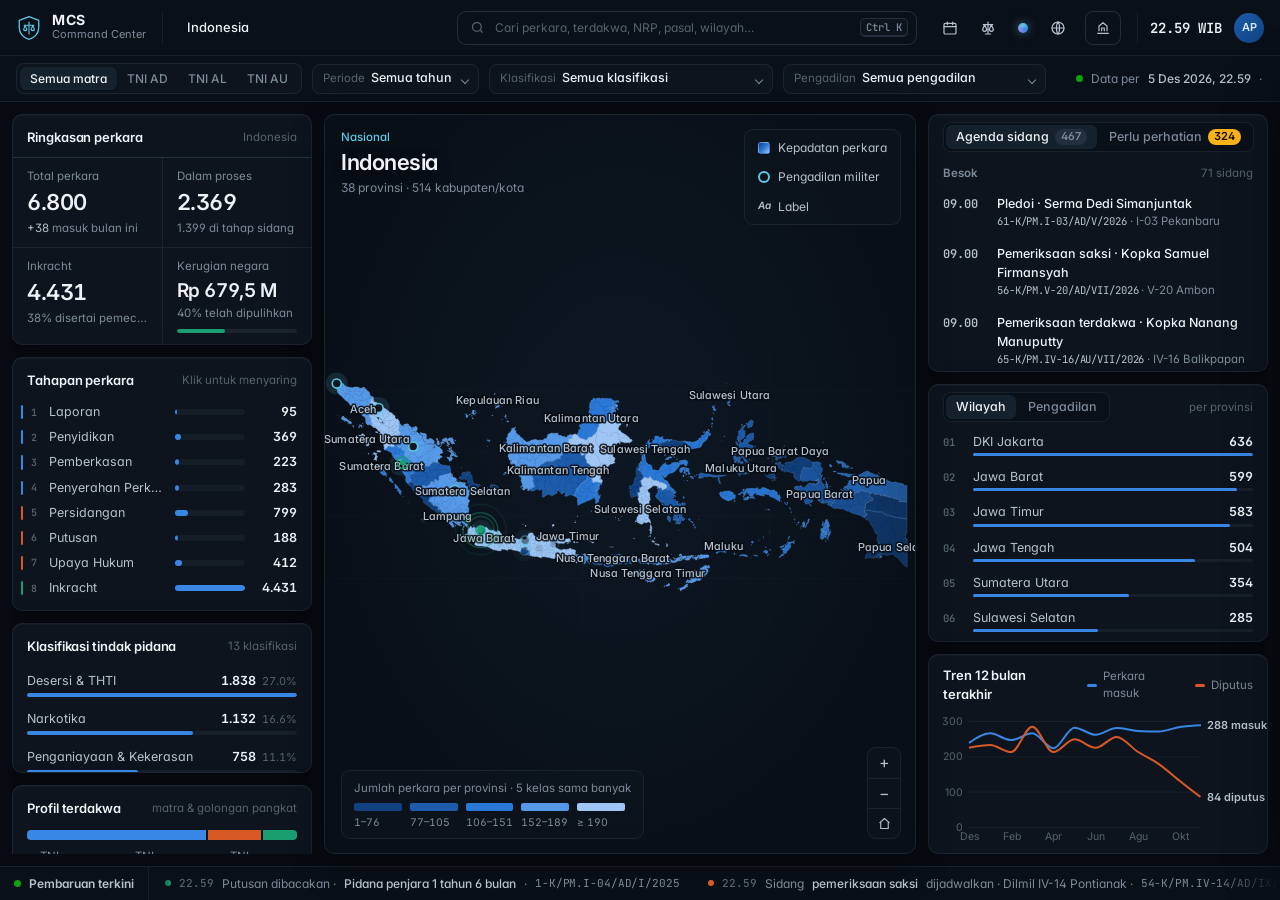
==== index.html @ dba2200a "MCS: rombak konsep peradilan militer, Command Center & Workspace - Peta batas asli 514 kab/kota & 38" ====
<!DOCTYPE html>
<html lang="id">
<head>
  <meta charset="UTF-8" />
  <meta name="viewport" content="width=device-width, initial-scale=1.0" />
  <title>MCS · Military Crime System — Command Center</title>
  <link rel="preconnect" href="https://fonts.googleapis.com" />
  <link href="https://fonts.googleapis.com/css2?family=Inter:wght@400;500;600;700&family=JetBrains+Mono:wght@500;600&display=swap" rel="stylesheet" />
  <link rel="stylesheet" href="css/tokens.css" />
  <link rel="stylesheet" href="css/mcs.css" />
</head>
<body>
  <!-- ============ INTRO (globe) ============ -->
  <div id="intro">
    <div id="globe"></div>
    <div class="intro-shade"></div>
    <div class="intro-copy" id="intro-copy">
      <svg class="intro-mark" viewBox="0 0 48 48" aria-hidden="true"><use href="#mark" /></svg>
      <div class="intro-title">Military Crime System</div>
      <div class="intro-sub">Sistem Monitoring Perkara Pidana Militer · Republik Indonesia</div>
      <div class="intro-progress"><i id="intro-bar"></i></div>
      <div class="intro-step" id="intro-step">Memuat data perkara…</div>
    </div>
    <button class="intro-skip" id="intro-skip">Lewati <span class="kbd">Spasi</span></button>
  </div>

  <svg width="0" height="0" style="position:absolute">
    <symbol id="mark" viewBox="0 0 48 48"><path d="M24 3 6 10v13c0 11 7.6 19.6 18 22 10.4-2.4 18-11 18-22V10L24 3Z" fill="none" stroke="currentColor" stroke-width="2.4" stroke-linejoin="round" /><path d="M24 13v22M15 19h18M17 19l-3 8a3.4 3.4 0 0 0 6 0l-3-8M31 19l-3 8a3.4 3.4 0 0 0 6 0l-3-8" fill="none" stroke="currentColor" stroke-width="2" stroke-linecap="round" stroke-linejoin="round" /></symbol>
  </svg>

  <!-- ============ APP ============ -->
  <div id="app" aria-hidden="true">
    <header class="topbar">
      <a class="brand" href="index.html" title="Military Crime System">
        <svg viewBox="0 0 48 48"><use href="#mark" /></svg>
        <div><b>MCS</b><span>Command Center</span></div>
      </a>
      <nav class="crumbs" id="crumbs" aria-label="Wilayah"></nav>
      <button class="search-trigger" id="open-palette">
        <svg viewBox="0 0 24 24"><circle cx="11" cy="11" r="7" /><path d="m20 20-3.5-3.5" /></svg>
        <span>Cari perkara, terdakwa, NRP, pasal, wilayah…</span>
        <kbd>Ctrl K</kbd>
      </button>
      <div class="top-actions">
        <button class="tb" id="btn-agenda"><svg viewBox="0 0 24 24"><rect x="3" y="5" width="18" height="16" rx="2" /><path d="M3 10h18M8 3v4M16 3v4" /></svg><span>Agenda Sidang</span></button>
        <button class="tb" id="btn-legal"><svg viewBox="0 0 24 24"><path d="M12 3v18M5 7h14M7 7l-3 7a3 3 0 0 0 6 0zM17 7l-3 7a3 3 0 0 0 6 0zM8 21h8" /></svg><span>Pustaka Hukum</span></button>
        <button class="tb" id="btn-ai"><span class="ai-dot"></span><span>Asisten</span></button>
        <button class="tb icon" id="btn-globe" title="Tampilan globe"><svg viewBox="0 0 24 24"><circle cx="12" cy="12" r="9" /><path d="M3 12h18M12 3c-3 3-3 15 0 18M12 3c3 3 3 15 0 18" /></svg></button>
        <a class="tb primary" href="admin.html"><svg viewBox="0 0 24 24"><path d="M4 20h16M6 16V9l6-5 6 5v7" /><path d="M10 16v-4h4v4" /></svg><span>Workspace</span></a>
      </div>
      <div class="user">
        <div class="clock"><b id="clock">--.--</b><span id="date">—</span></div>
        <div class="avatar" title="Admin Pusat · Babinkum TNI">AP</div>
      </div>
    </header>

    <div class="filterbar">
      <div class="seg" id="f-matra" role="group" aria-label="Matra">
        <button data-v="" class="on">Semua matra</button><button data-v="AD">TNI AD</button><button data-v="AL">TNI AL</button><button data-v="AU">TNI AU</button>
      </div>
      <label class="sel"><span>Periode</span><select id="f-year"></select></label>
      <label class="sel"><span>Klasifikasi</span><select id="f-cat"></select></label>
      <label class="sel"><span>Pengadilan</span><select id="f-court"></select></label>
      <div class="chips" id="chips"></div>
      <span class="sp"></span>
      <div class="scope"><span class="live"></span>Data per <b id="asof">—</b> · Cakupan <b>Nasional</b></div>
    </div>

    <main class="grid">
      <aside class="col">
        <section class="panel" data-reveal>
          <header><h3>Ringkasan perkara</h3><span class="aux" id="ov-scope">Indonesia</span></header>
          <div class="tiles">
            <div class="tile"><span>Total perkara</span><b id="k-total">0</b><em id="k-total-s">&nbsp;</em></div>
            <div class="tile"><span>Dalam proses</span><b id="k-proses">0</b><em id="k-proses-s">&nbsp;</em></div>
            <div class="tile"><span>Inkracht</span><b id="k-tetap">0</b><em id="k-tetap-s">&nbsp;</em></div>
            <div class="tile money"><span>Kerugian negara</span><b id="k-rugi">Rp 0</b><em id="k-rugi-s">&nbsp;</em><div class="meter"><i id="k-rugi-bar"></i></div></div>
          </div>
        </section>
        <section class="panel" data-reveal>
          <header><h3>Tahapan perkara</h3><span class="aux">Klik untuk menyaring</span></header>
          <div class="stages" id="stages"></div>
        </section>
        <section class="panel grow min" data-reveal>
          <header><h3>Klasifikasi tindak pidana</h3><span class="aux" id="cat-aux">13 klasifikasi</span></header>
          <div class="body scroll" id="cats"></div>
        </section>
        <section class="panel" data-reveal>
          <header><h3>Profil terdakwa</h3><span class="aux">matra &amp; golongan pangkat</span></header>
          <div class="body" id="profile"></div>
        </section>
      </aside>

      <section class="center panel map-panel" data-reveal>
        <div id="map-wrap">
          <svg id="map" role="img" aria-label="Peta sebaran perkara pidana militer"></svg>
          <div class="hud tl">
            <div class="lvl" id="m-lvl">Nasional</div>
            <div class="nm" id="m-nm">Indonesia</div>
            <div class="sub" id="m-sub">38 provinsi · 514 kabupaten/kota</div>
            <button class="back hidden" id="m-back">← Kembali</button>
          </div>
          <div class="hud tr layers" id="layers">
            <button data-layer="heat" class="on"><i class="sw heat"></i>Kepadatan perkara</button>
            <button data-layer="court" class="on"><i class="sw court"></i>Pengadilan militer</button>
            <button data-layer="lbl" class="on"><i class="sw lbl"></i>Label</button>
          </div>
          <div class="hud bl legend" id="legend"></div>
          <div class="hud br zoomctl">
            <button id="z-in" title="Perbesar">+</button><button id="z-out" title="Perkecil">−</button><button id="z-home" title="Tampilan nasional"><svg viewBox="0 0 24 24"><path d="M4 11 12 4l8 7M6 9.5V20h12V9.5" /></svg></button>
          </div>
          <div class="hud coord" id="m-coord"></div>
          <div id="tip" role="tooltip"></div>
        </div>
      </section>

      <aside class="col">
        <section class="panel grow" data-reveal>
          <header>
            <div class="tabs" id="rt-tabs"><button class="on" data-tab="agenda">Agenda sidang <b id="agenda-n">0</b></button><button data-tab="alert">Perlu perhatian <b class="warn" id="alert-n">0</b></button></div>
          </header>
          <div class="body scroll" id="rt-body"></div>
        </section>
        <section class="panel grow" data-reveal>
          <header>
            <div class="tabs" id="rank-tabs"><button class="on" data-tab="region">Wilayah</button><button data-tab="court">Pengadilan</button></div>
            <span class="aux" id="rank-aux">jumlah perkara</span>
          </header>
          <div class="body scroll" id="rank"></div>
        </section>
        <section class="panel" data-reveal>
          <header><h3>Tren 12 bulan terakhir</h3><div class="key"><span><i style="background:#3987e5"></i>Perkara masuk</span><span><i style="background:#d95926"></i>Diputus</span></div></header>
          <div class="body chart"><svg id="trend"></svg></div>
        </section>
      </aside>
    </main>

    <footer class="feed">
      <div class="lab"><span class="live"></span>Pembaruan terkini</div>
      <div class="track" id="feed"></div>
    </footer>
  </div>

  <!-- ============ BERKAS PERKARA ============ -->
  <div class="overlay" id="dossier" aria-hidden="true">
    <div class="sheet dossier">
      <header class="d-head" id="d-head"></header>
      <div class="d-progress" id="d-progress"></div>
      <div class="d-body">
        <nav class="d-nav" id="d-nav"></nav>
        <div class="d-main scroll" id="d-main"></div>
        <aside class="d-side scroll" id="d-side"></aside>
      </div>
    </div>
  </div>

  <!-- ============ AGENDA SIDANG ============ -->
  <div class="overlay" id="agenda" aria-hidden="true">
    <div class="sheet">
      <header class="s-head">
        <div><div class="eyebrow">Agenda sidang</div><h2 id="ag-title">Minggu ini</h2></div>
        <div class="s-tools">
          <button class="btn" id="ag-prev">←</button><button class="btn" id="ag-today">Hari ini</button><button class="btn" id="ag-next">→</button>
          <label class="sel"><span>Pengadilan</span><select id="ag-court"></select></label>
        </div>
        <button class="x" data-close aria-label="Tutup">×</button>
      </header>
      <div class="week" id="ag-week"></div>
    </div>
  </div>

  <!-- ============ PUSTAKA HUKUM ============ -->
  <div class="overlay" id="legal" aria-hidden="true">
    <div class="sheet">
      <header class="s-head">
        <div><div class="eyebrow">Pustaka hukum</div><h2>Undang-undang &amp; pasal yang didakwakan</h2></div>
        <div class="s-tools"><input class="input" id="lg-q" placeholder="Cari pasal atau uraian…" /></div>
        <button class="x" data-close aria-label="Tutup">×</button>
      </header>
      <div class="legal-body">
        <div class="lg-list scroll" id="lg-list"></div>
        <div class="lg-detail scroll" id="lg-detail"></div>
      </div>
    </div>
  </div>

  <!-- ============ ASISTEN ============ -->
  <aside id="ai" aria-hidden="true">
    <header>
      <span class="ai-dot big"></span>
      <div><b>Asisten Analisis</b><span>Menjawab dari data dalam cakupan akses Anda</span></div>
      <button class="x" id="ai-x" aria-label="Tutup">×</button>
    </header>
    <div class="ai-msgs scroll" id="ai-msgs"></div>
    <div class="ai-sugg" id="ai-sugg"></div>
    <form class="ai-in" id="ai-form"><input id="ai-input" placeholder="Tanyakan sesuatu tentang perkara…" autocomplete="off" /><button aria-label="Kirim"><svg viewBox="0 0 24 24"><path d="M5 12h14M13 6l6 6-6 6" /></svg></button></form>
  </aside>

  <!-- ============ COMMAND PALETTE ============ -->
  <div class="overlay palette-wrap" id="palette" aria-hidden="true">
    <div class="palette">
      <div class="p-in"><svg viewBox="0 0 24 24"><circle cx="11" cy="11" r="7" /><path d="m20 20-3.5-3.5" /></svg><input id="p-q" placeholder="Ketik nomor perkara, nama terdakwa, NRP, pasal, wilayah, atau perintah…" autocomplete="off" spellcheck="false" /><kbd>Esc</kbd></div>
      <div class="p-res scroll" id="p-res"></div>
      <div class="p-foot"><span><kbd>↑</kbd><kbd>↓</kbd> pilih</span><span><kbd>Enter</kbd> buka</span><span><kbd>Esc</kbd> tutup</span></div>
    </div>
  </div>

  <div id="toast" role="status"></div>

  <script src="vendor/d3.min.js"></script>
  <script src="vendor/topojson-client.min.js"></script>
  <script src="vendor/globe.gl.min.js"></script>
  <script src="assets/textures.js"></script>
  <script src="data/world.js"></script>
  <script src="data/geo-id.js"></script>
  <script src="js/data.js"></script>
  <script src="js/ui.js"></script>
  <script src="js/map.js"></script>
  <script src="js/app.js"></script>
  <script src="js/case.js"></script>
  <script src="js/panels.js"></script>
  <script src="js/ai.js"></script>
  <script src="js/boot.js"></script>
</body>
</html>
---- css/tokens.css ----
/* =====================================================================
   MCS — Design tokens (dipakai Command Center & Workspace)
   Warna data mengikuti palet tervalidasi (aman buta warna di latar gelap):
   seri 1–3 #3987e5 / #d95926 / #199e70 · status kritis/peringatan/baik.
   ===================================================================== */
:root {
  color-scheme: dark;
  --bg: #070b11;
  --bg-2: #0a1018;
  --panel: #0d141d;
  --panel-2: #111a25;
  --panel-3: #16212e;
  --line: rgba(148, 172, 204, 0.10);
  --line-2: rgba(148, 172, 204, 0.18);
  --line-3: rgba(148, 172, 204, 0.28);

  --txt: #eef2f6;
  --txt-2: #b6c1cd;
  --txt-3: #7d8a99;
  --txt-4: #56626f;

  --accent: #5cc8e6;          /* interaksi: fokus, terpilih, tautan */
  --accent-d: rgba(92, 200, 230, 0.12);
  --accent-2: rgba(92, 200, 230, 0.22);

  /* seri data (urutan tetap) */
  --s1: #3987e5;
  --s2: #d95926;
  --s3: #199e70;
  /* skala sekuensial biru (gelap → terang = sedikit → banyak) */
  --q0: #101b28; --q1: #104281; --q2: #1c5cab; --q3: #2a78d6; --q4: #5598e7; --q5: #9ec5f4;

  /* status — selalu disertai ikon/teks */
  --good: #0ca30c;
  --warn: #fab219;
  --serious: #ec835a;
  --crit: #d03b3b;
  --crit-txt: #ff7b7b;

  --mono: 'JetBrains Mono', ui-monospace, Consolas, monospace;
  --sans: 'Inter', 'Segoe UI', system-ui, sans-serif;
  --r: 10px;
  --r-sm: 7px;
  --shadow: 0 1px 0 rgba(255, 255, 255, 0.03) inset, 0 12px 32px rgba(0, 0, 0, 0.35);
  --ease: cubic-bezier(.2, .8, .2, 1);
  --ease-io: cubic-bezier(.65, 0, .35, 1);
}
* { box-sizing: border-box; margin: 0; padding: 0; }
html, body { height: 100%; background: var(--bg); color: var(--txt); font: 13px/1.45 var(--sans); -webkit-font-smoothing: antialiased; font-feature-settings: 'cv11', 'ss01'; }
button { font: inherit; color: inherit; background: none; border: 0; cursor: pointer; }
input, select, textarea { font: inherit; color: inherit; }
a { color: inherit; text-decoration: none; }
svg { display: block; }
::selection { background: var(--accent-2); }
::-webkit-scrollbar { width: 8px; height: 8px; }
::-webkit-scrollbar-thumb { background: rgba(148, 172, 204, 0.16); border-radius: 8px; border: 2px solid transparent; background-clip: padding-box; }
::-webkit-scrollbar-thumb:hover { background-color: rgba(148, 172, 204, 0.3); }
::-webkit-scrollbar-track { background: transparent; }
:focus-visible { outline: 2px solid var(--accent); outline-offset: 2px; border-radius: 4px; }

.mono { font-family: var(--mono); font-size: .92em; letter-spacing: -.01em; }
.num { font-variant-numeric: tabular-nums; }
.muted { color: var(--txt-3); }
.hidden { display: none !important; }
kbd { font: 500 10.5px var(--mono); color: var(--txt-3); border: 1px solid var(--line-2); border-bottom-width: 2px; border-radius: 5px; padding: 1px 5px; background: rgba(255, 255, 255, .02); }

/* Badges / pills */
.pill { display: inline-flex; align-items: center; gap: 6px; height: 22px; padding: 0 9px; border-radius: 999px; font-size: 11.5px; font-weight: 500; color: var(--txt-2); background: rgba(148, 172, 204, .08); border: 1px solid var(--line); white-space: nowrap; }
.pill i { width: 7px; height: 7px; border-radius: 50%; flex: none; }
.pill.crit { color: var(--crit-txt); background: rgba(208, 59, 59, .12); border-color: rgba(208, 59, 59, .3); }
.pill.warn { color: var(--warn); background: rgba(250, 178, 25, .1); border-color: rgba(250, 178, 25, .28); }
.pill.good { color: #3fd13f; background: rgba(12, 163, 12, .12); border-color: rgba(12, 163, 12, .3); }
.pill.info { color: var(--accent); background: var(--accent-d); border-color: rgba(92, 200, 230, .28); }
.ico-s { width: 14px; height: 14px; flex: none; fill: none; stroke: currentColor; stroke-width: 2; stroke-linecap: round; stroke-linejoin: round; }

/* Buttons */
.btn { display: inline-flex; align-items: center; justify-content: center; gap: 7px; height: 32px; padding: 0 12px; border-radius: var(--r-sm); border: 1px solid var(--line-2); background: var(--panel-2); color: var(--txt); font-weight: 500; transition: background .15s, border-color .15s, transform .1s; white-space: nowrap; }
.btn:hover { background: var(--panel-3); border-color: var(--line-3); }
.btn:active { transform: translateY(1px); }
.btn.primary { background: var(--accent); border-color: transparent; color: #031018; font-weight: 600; }
.btn.primary:hover { background: #7dd6ee; }
.btn.ghost { background: transparent; border-color: transparent; color: var(--txt-2); }
.btn.ghost:hover { background: rgba(148, 172, 204, .08); color: var(--txt); }
.btn.danger { color: var(--crit-txt); border-color: rgba(208, 59, 59, .35); background: rgba(208, 59, 59, .08); }
.btn.danger:hover { background: rgba(208, 59, 59, .16); }
.btn svg { width: 15px; height: 15px; fill: none; stroke: currentColor; stroke-width: 2; stroke-linecap: round; stroke-linejoin: round; }
.btn:disabled { opacity: .45; cursor: not-allowed; }

.input, .select { height: 34px; padding: 0 11px; border-radius: var(--r-sm); background: var(--bg-2); border: 1px solid var(--line-2); color: var(--txt); outline: none; transition: border-color .15s, box-shadow .15s; }
.input:focus, .select:focus { border-color: var(--accent); box-shadow: 0 0 0 3px var(--accent-d); }
.input::placeholder { color: var(--txt-4); }

/* Toast */
#toast { position: fixed; left: 50%; bottom: 28px; transform: translate(-50%, 20px); opacity: 0; pointer-events: none; z-index: 400; background: var(--panel-3); border: 1px solid var(--line-2); color: var(--txt); padding: 10px 16px; border-radius: 10px; box-shadow: var(--shadow); transition: opacity .25s, transform .35s var(--ease); display: flex; gap: 10px; align-items: center; }
#toast.on { opacity: 1; transform: translate(-50%, 0); }
#toast .ok { color: #3fd13f; }

@media (prefers-reduced-motion: reduce) {
  *, *::before, *::after { animation-duration: .001ms !important; transition-duration: .001ms !important; }
}
---- css/mcs.css ----
/* =====================================================================
   MCS — Command Center
   ===================================================================== */
html, body { overflow: hidden; }

/* ---------------- Intro (globe) ---------------- */
#intro { position: fixed; inset: 0; z-index: 100; background: radial-gradient(ellipse at 50% 60%, #0b1624 0%, #05080d 70%); transition: opacity .9s var(--ease-io), visibility .9s; }
#intro.done { opacity: 0; visibility: hidden; pointer-events: none; }
#intro.globe-mode { background: radial-gradient(ellipse at 50% 60%, #0b1624 0%, #05080d 70%); }
#globe { position: absolute; inset: 0; }
.intro-shade { position: absolute; inset: 0; pointer-events: none; background: linear-gradient(180deg, rgba(5, 8, 13, .0) 40%, rgba(5, 8, 13, .85) 100%); }
.intro-copy { position: absolute; left: 50%; bottom: 11vh; transform: translateX(-50%); text-align: center; width: min(520px, 90vw); opacity: 0; animation: introIn 1s var(--ease) .3s forwards; }
@keyframes introIn { from { opacity: 0; transform: translate(-50%, 14px); } to { opacity: 1; transform: translate(-50%, 0); } }
.intro-mark { width: 40px; height: 40px; color: var(--accent); margin: 0 auto 14px; }
.intro-title { font-size: 26px; font-weight: 600; letter-spacing: -.02em; }
.intro-sub { color: var(--txt-3); margin-top: 4px; font-size: 13px; }
.intro-progress { height: 2px; background: rgba(148, 172, 204, .12); border-radius: 2px; margin: 26px auto 10px; width: 240px; overflow: hidden; }
.intro-progress i { display: block; height: 100%; width: 0; background: var(--accent); transition: width .5s var(--ease); }
.intro-step { font-size: 12px; color: var(--txt-3); min-height: 18px; font-variant-numeric: tabular-nums; }
.intro-skip { position: absolute; right: 24px; bottom: 24px; color: var(--txt-3); font-size: 12px; display: flex; gap: 8px; align-items: center; padding: 8px 12px; border-radius: 8px; transition: color .2s, background .2s; }
.intro-skip:hover { color: var(--txt); background: rgba(255, 255, 255, .04); }
#intro.globe-mode .intro-copy, #intro.globe-mode .intro-skip { display: none; }
.globe-return { position: absolute; left: 50%; bottom: 32px; transform: translateX(-50%); }

/* ---------------- App shell ---------------- */
#app { position: fixed; inset: 0; display: grid; grid-template-rows: 56px 46px 1fr 34px; opacity: 0; transition: opacity .6s var(--ease); }
#app.show { opacity: 1; }

.topbar { display: flex; align-items: center; gap: 16px; padding: 0 16px; border-bottom: 1px solid var(--line); background: #0a1018; position: relative; z-index: 5; }
.brand { display: flex; align-items: center; gap: 10px; padding-right: 16px; border-right: 1px solid var(--line); height: 32px; }
.brand svg { width: 26px; height: 26px; color: var(--accent); }
.brand b { display: block; font-size: 14px; letter-spacing: .04em; line-height: 1.1; }
.brand span { display: block; font-size: 11px; color: var(--txt-3); white-space: nowrap; }
.crumbs { display: flex; align-items: center; gap: 2px; min-width: 0; flex: 0 1 auto; overflow: hidden; }
.crumbs button { padding: 5px 8px; border-radius: 6px; color: var(--txt-3); font-weight: 500; white-space: nowrap; transition: color .15s, background .15s; }
.crumbs button:hover { color: var(--txt); background: rgba(148, 172, 204, .07); }
.crumbs button.cur { color: var(--txt); }
.crumbs .sep { color: var(--txt-4); }
.search-trigger { flex: 1 1 200px; min-width: 160px; max-width: 460px; margin-left: auto; height: 34px; display: flex; align-items: center; gap: 10px; padding: 0 8px 0 12px; border-radius: 9px; background: var(--bg-2); border: 1px solid var(--line-2); color: var(--txt-4); transition: border-color .15s, color .15s; }
.search-trigger:hover { border-color: var(--line-3); color: var(--txt-3); }
.search-trigger svg { width: 15px; height: 15px; fill: none; stroke: currentColor; stroke-width: 2; flex: none; }
.search-trigger span { flex: 1; text-align: left; white-space: nowrap; overflow: hidden; text-overflow: ellipsis; }
.top-actions { display: flex; gap: 4px; }
.tb { display: flex; align-items: center; gap: 7px; height: 34px; padding: 0 11px; border-radius: 8px; color: var(--txt-2); font-weight: 500; transition: background .15s, color .15s; white-space: nowrap; }
.tb:hover { background: rgba(148, 172, 204, .08); color: var(--txt); }
.tb.on { background: var(--accent-d); color: var(--accent); }
.tb svg { width: 16px; height: 16px; fill: none; stroke: currentColor; stroke-width: 1.8; stroke-linecap: round; stroke-linejoin: round; }
.tb.icon { padding: 0 9px; }
.tb.primary { border: 1px solid var(--line-2); margin-left: 6px; }
.tb.primary:hover { border-color: var(--accent); }
.ai-dot { width: 10px; height: 10px; border-radius: 50%; background: conic-gradient(from 0deg, #5cc8e6, #3987e5, #9085e9, #5cc8e6); animation: spin 4s linear infinite; box-shadow: 0 0 10px rgba(92, 200, 230, .5); }
.ai-dot.big { width: 22px; height: 22px; }
@keyframes spin { to { transform: rotate(360deg); } }
.user { display: flex; align-items: center; gap: 12px; padding-left: 12px; border-left: 1px solid var(--line); }
.clock { text-align: right; line-height: 1.15; }
.clock b { display: block; font: 600 14px var(--mono); }
.clock span { font-size: 11px; color: var(--txt-3); white-space: nowrap; }
.avatar { width: 30px; height: 30px; border-radius: 50%; display: grid; place-items: center; font-size: 11px; font-weight: 600; background: linear-gradient(135deg, #1c5cab, #104281); color: #dbe9ff; }

/* filter bar */
.filterbar { display: flex; align-items: center; gap: 10px; padding: 0 16px; border-bottom: 1px solid var(--line); background: var(--bg-2); }
.seg { display: flex; padding: 3px; background: var(--panel); border: 1px solid var(--line); border-radius: 8px; }
.seg button { white-space: nowrap; padding: 3px 10px; border-radius: 6px; color: var(--txt-3); font-weight: 500; font-size: 12px; transition: background .15s, color .15s; }
.seg button:hover { color: var(--txt); }
.seg button.on { background: var(--panel-3); color: var(--txt); box-shadow: 0 1px 2px rgba(0, 0, 0, .3); }
.sel { position: relative; display: flex; align-items: center; height: 30px; border: 1px solid var(--line); border-radius: 8px; background: var(--panel); padding-left: 10px; transition: border-color .15s; }
.sel:hover { border-color: var(--line-3); }
.sel span { color: var(--txt-4); font-size: 11.5px; margin-right: 6px; }
.sel select { appearance: none; background: transparent; border: 0; outline: 0; height: 100%; padding: 0 26px 0 0; color: var(--txt); font-weight: 500; font-size: 12.5px; cursor: pointer; max-width: 210px; }
.sel select option { background: var(--panel-2); }
.sel::after { content: ''; position: absolute; right: 10px; top: 12px; width: 5px; height: 5px; border-right: 1.5px solid var(--txt-3); border-bottom: 1.5px solid var(--txt-3); transform: rotate(45deg); pointer-events: none; }
.chips { display: flex; gap: 6px; overflow: hidden; }
.chip { display: flex; align-items: center; gap: 6px; height: 26px; padding: 0 4px 0 10px; border-radius: 999px; background: var(--accent-d); color: var(--accent); font-size: 12px; font-weight: 500; white-space: nowrap; animation: pop .3s var(--ease); }
.chip button { width: 18px; height: 18px; border-radius: 50%; display: grid; place-items: center; color: inherit; opacity: .7; }
.chip button:hover { opacity: 1; background: rgba(92, 200, 230, .2); }
.chip.reset { background: transparent; color: var(--txt-3); padding: 0 10px; cursor: pointer; }
.chip.reset:hover { color: var(--txt); }
@keyframes pop { from { transform: scale(.85); opacity: 0; } to { transform: none; opacity: 1; } }
.sp { flex: 1; }
.scope { font-size: 12px; color: var(--txt-3); display: flex; align-items: center; gap: 8px; white-space: nowrap; min-width: 0; overflow: hidden; }
.filterbar { overflow: hidden; }
.scope b { color: var(--txt-2); font-weight: 500; }
.live { width: 7px; height: 7px; border-radius: 50%; background: var(--good); box-shadow: 0 0 0 0 rgba(12, 163, 12, .6); animation: live 2s infinite; flex: none; }
@keyframes live { 0% { box-shadow: 0 0 0 0 rgba(12, 163, 12, .55); } 70% { box-shadow: 0 0 0 7px rgba(12, 163, 12, 0); } 100% { box-shadow: 0 0 0 0 rgba(12, 163, 12, 0); } }

/* grid */
.grid { display: grid; grid-template-columns: 330px minmax(0, 1fr) 370px; gap: 12px; padding: 12px; min-height: 0; }
.col { display: flex; flex-direction: column; gap: 12px; min-height: 0; overflow-y: auto; scrollbar-width: none; }
.col::-webkit-scrollbar { display: none; }
.panel { background: var(--panel); border: 1px solid var(--line); border-radius: var(--r); display: flex; flex-direction: column; min-height: 0; box-shadow: var(--shadow); }
.panel.grow { flex: 1; }
.col > .panel:not(.grow) { flex: none; }
.panel.grow.min { min-height: 150px; }
[data-reveal] { opacity: 0; transform: translateY(10px); transition: opacity .6s var(--ease), transform .7s var(--ease); }
#app.show [data-reveal] { opacity: 1; transform: none; }
.panel > header { display: flex; align-items: center; gap: 10px; padding: 11px 14px 9px; min-height: 42px; }
.panel h3 { font-size: 13px; font-weight: 600; letter-spacing: -.005em; }
.panel .aux { margin-left: auto; color: var(--txt-4); font-size: 11.5px; white-space: nowrap; }
.panel .body { padding: 0 14px 12px; min-height: 0; }
.scroll { overflow-y: auto; overscroll-behavior: contain; }
.key { margin-left: auto; display: flex; gap: 12px; font-size: 11.5px; color: var(--txt-3); }
.key span { display: flex; align-items: center; gap: 6px; }
.key i { width: 10px; height: 3px; border-radius: 2px; }

/* tiles */
.tiles { display: grid; grid-template-columns: 1fr 1fr; gap: 1px; background: var(--line); border-top: 1px solid var(--line); border-radius: 0 0 var(--r) var(--r); overflow: hidden; }
.tile { background: var(--panel); padding: 10px 14px 11px; position: relative; min-width: 0; }
.tile > span { display: block; font-size: 11.5px; color: var(--txt-3); white-space: nowrap; }
.tile b { display: block; font-size: 22px; font-weight: 600; letter-spacing: -.02em; margin-top: 2px; font-variant-numeric: tabular-nums; }
.tile em { display: block; font-style: normal; font-size: 11.5px; color: var(--txt-3); margin-top: 1px; white-space: nowrap; overflow: hidden; text-overflow: ellipsis; }
.tile em .up { color: var(--txt-2); }
.tile.money b { font-size: 19px; }
.meter { height: 4px; border-radius: 4px; background: rgba(148, 172, 204, .1); margin-top: 7px; overflow: hidden; }
.meter i { display: block; height: 100%; width: 0; border-radius: 4px; background: var(--s3); transition: width 1.2s var(--ease); }

/* stages */
.stages { padding: 0 8px 10px; display: flex; flex-direction: column; gap: 1px; }
.stg { display: grid; grid-template-columns: 14px 118px 1fr 44px; align-items: center; gap: 8px; padding: 3px 6px; border-radius: 6px; cursor: pointer; position: relative; transition: background .15s; }
.stg:hover { background: rgba(148, 172, 204, .06); }
.stg.sel { background: var(--accent-d); }
.stg.faded { opacity: .45; }
.stg .ix { font: 600 10px var(--mono); color: var(--txt-4); text-align: center; }
.stg .nm { font-size: 12.5px; color: var(--txt-2); white-space: nowrap; overflow: hidden; text-overflow: ellipsis; }
.stg .bw { height: 6px; background: rgba(148, 172, 204, .06); border-radius: 3px; overflow: hidden; }
.stg .bar { display: block; height: 100%; border-radius: 0 3px 3px 0; background: var(--s1); width: 0; transition: width .9s var(--ease); min-width: 2px; }
.stg .v { font-weight: 600; font-variant-numeric: tabular-nums; font-size: 12.5px; text-align: right; }
.stg .grp { position: absolute; left: 0; top: 5px; bottom: 5px; width: 2px; border-radius: 2px; }

/* category bars */
.cb { display: grid; grid-template-columns: 1fr auto; gap: 3px 10px; padding: 6px 6px 7px; margin: 0 -6px; border-radius: 6px; cursor: pointer; transition: background .15s, opacity .2s; }
.cb:hover { background: rgba(148, 172, 204, .06); }
.cb.sel { background: var(--accent-d); }
.cb.faded { opacity: .4; }
.cb .n { font-size: 12.5px; color: var(--txt-2); white-space: nowrap; overflow: hidden; text-overflow: ellipsis; }
.cb .v { font-size: 12.5px; font-weight: 600; font-variant-numeric: tabular-nums; text-align: right; }
.cb .v small { color: var(--txt-4); font-weight: 400; margin-left: 6px; font-size: 11px; }
.cb .track { grid-column: 1 / -1; height: 4px; background: rgba(148, 172, 204, .07); border-radius: 4px; overflow: hidden; }
.cb .track i { display: block; height: 100%; border-radius: 0 4px 4px 0; background: var(--s1); width: 0; transition: width .9s var(--ease); }

/* profile */
.stack { display: flex; gap: 2px; height: 10px; border-radius: 4px; overflow: hidden; margin: 2px 0 8px; }
.stack i { display: block; height: 100%; transition: flex-grow .8s var(--ease); }
.stack-key { display: flex; gap: 14px; font-size: 11.5px; color: var(--txt-3); margin-bottom: 12px; }
.stack-key span { display: flex; align-items: center; gap: 6px; }
.stack-key span i { width: 8px; height: 8px; border-radius: 2px; }
.stack-key b { color: var(--txt); font-weight: 600; }
.gol { display: grid; grid-template-columns: repeat(4, 1fr); gap: 1px; background: var(--line); border-radius: 7px; overflow: hidden; border: 1px solid var(--line); }
.gol div { background: var(--panel-2); padding: 5px 8px; }
.gol span { display: block; font-size: 10.5px; color: var(--txt-3); white-space: nowrap; overflow: hidden; text-overflow: ellipsis; }
.gol b { font-size: 13.5px; font-weight: 600; font-variant-numeric: tabular-nums; }
.gol em { font-style: normal; font-size: 10.5px; color: var(--txt-4); margin-left: 3px; }

/* ---------------- Map ---------------- */
.map-panel { overflow: hidden; position: relative; }
#map-wrap { position: absolute; inset: 0; background: radial-gradient(ellipse at 50% 45%, #0d1824 0%, #090f17 75%); }
#map { width: 100%; height: 100%; cursor: grab; }
#map:active { cursor: grabbing; }
#map .sea-grid { stroke: rgba(148, 172, 204, .05); fill: none; }
#map .kab { stroke: rgba(7, 11, 17, .9); stroke-width: .4; vector-effect: non-scaling-stroke; cursor: pointer; }
#map .kab:hover { filter: brightness(1.35); }
#map .kab.out { pointer-events: none; }
#map .kab.focus { stroke: rgba(238, 242, 246, .35); stroke-width: .6; }
#map .prov-line { fill: none; stroke: rgba(170, 196, 228, .34); stroke-width: .8; vector-effect: non-scaling-stroke; pointer-events: none; }
#map .coast { fill: none; stroke: rgba(170, 196, 228, .22); stroke-width: .6; vector-effect: non-scaling-stroke; pointer-events: none; }
#map .hl-line { fill: none; stroke: var(--txt); stroke-width: 1.6; vector-effect: non-scaling-stroke; pointer-events: none; }
#map .juris { fill: none; stroke: var(--accent); stroke-width: 1.6; stroke-dasharray: 4 3; vector-effect: non-scaling-stroke; pointer-events: none; animation: dash 1.2s linear infinite; }
@keyframes dash { to { stroke-dashoffset: -14; } }
#map .lbl { fill: var(--txt-2); font-weight: 500; text-anchor: middle; paint-order: stroke; stroke: rgba(7, 11, 17, .85); stroke-linejoin: round; pointer-events: none; letter-spacing: .01em; }
#map .lbl.big { fill: var(--txt); font-weight: 600; }
#map .court { cursor: pointer; }
#map .court .pin { fill: var(--panel); stroke: var(--accent); stroke-width: 1.6; }
#map .court.t .pin { fill: var(--accent); stroke: #04121a; }
#map .court .halo { fill: var(--accent); opacity: .14; }
#map .court:hover .halo, #map .court.on .halo { opacity: .32; }
#map .court text { fill: var(--accent); font-size: 10px; font-weight: 600; paint-order: stroke; stroke: rgba(7, 11, 17, .9); stroke-width: 3px; }
#map .dot { stroke: #070b11; cursor: pointer; }
#map .dot:hover { stroke: #fff; }
#map .ping { fill: none; stroke-width: 1.5; }

.hud { position: absolute; z-index: 2; }
.hud.tl { left: 16px; top: 14px; pointer-events: none; }
.hud.tl .back { pointer-events: auto; }
.hud .lvl { font-size: 11.5px; color: var(--accent); font-weight: 500; }
.hud .nm { font-size: 22px; font-weight: 600; letter-spacing: -.02em; margin-top: 1px; text-shadow: 0 2px 12px rgba(0, 0, 0, .6); }
.hud .sub { font-size: 12px; color: var(--txt-3); }
.hud .back { margin-top: 10px; height: 28px; padding: 0 10px; border-radius: 7px; background: rgba(13, 20, 29, .85); border: 1px solid var(--line-2); font-size: 12px; color: var(--txt-2); transition: border-color .15s, color .15s; }
.hud .back:hover { color: var(--txt); border-color: var(--line-3); }
.layers { right: 14px; top: 14px; display: flex; flex-direction: column; gap: 2px; padding: 4px; background: rgba(13, 20, 29, .82); border: 1px solid var(--line); border-radius: 9px; }
.layers button { display: flex; align-items: center; gap: 8px; padding: 5px 9px; border-radius: 6px; font-size: 12px; color: var(--txt-4); transition: color .15s, background .15s; text-align: left; }
.layers button:hover { background: rgba(148, 172, 204, .07); }
.layers button.on { color: var(--txt-2); }
.layers .sw { width: 12px; height: 12px; border-radius: 3px; border: 1px solid var(--line-3); flex: none; opacity: .35; transition: opacity .2s; }
.layers button.on .sw { opacity: 1; }
.sw.heat { background: linear-gradient(135deg, var(--q1), var(--q3), var(--q5)); }
.sw.court { border-radius: 50%; border: 2px solid var(--accent); }
.sw.lbl { background: none; border: 0; font-size: 0; position: relative; }
.sw.lbl::after { content: 'Aa'; position: absolute; inset: -2px 0 0; font-size: 10px; font-weight: 600; color: currentColor; }
.legend { left: 16px; bottom: 14px; padding: 9px 12px 8px; background: rgba(13, 20, 29, .82); border: 1px solid var(--line); border-radius: 9px; min-width: 220px; }
.legend .t { font-size: 11.5px; color: var(--txt-3); margin-bottom: 6px; }
.legend .steps { display: flex; gap: 2px; }
.legend .steps span { flex: 1; font-size: 10.5px; color: var(--txt-3); font-variant-numeric: tabular-nums; white-space: nowrap; padding-right: 6px; }
.legend .steps i { display: block; height: 8px; border-radius: 2px; margin-bottom: 4px; }
.legend .ticks { display: flex; justify-content: space-between; font-size: 11px; color: var(--txt-3); margin-top: 4px; font-variant-numeric: tabular-nums; }
.legend .cats { display: flex; flex-direction: column; gap: 4px; }
.legend .cats span { display: flex; align-items: center; gap: 8px; font-size: 12px; color: var(--txt-2); }
.legend .cats i { width: 9px; height: 9px; border-radius: 50%; border: 1px solid #070b11; box-shadow: 0 0 0 1px rgba(255,255,255,.15); }
.legend .cats b { margin-left: auto; padding-left: 12px; font-weight: 600; font-variant-numeric: tabular-nums; }
.zoomctl { right: 14px; bottom: 14px; display: flex; flex-direction: column; background: rgba(13, 20, 29, .82); border: 1px solid var(--line); border-radius: 9px; overflow: hidden; }
.zoomctl button { width: 32px; height: 30px; display: grid; place-items: center; font-size: 16px; color: var(--txt-2); transition: background .15s, color .15s; }
.zoomctl button + button { border-top: 1px solid var(--line); }
.zoomctl button:hover { background: rgba(148, 172, 204, .08); color: var(--txt); }
.zoomctl svg { width: 15px; height: 15px; fill: none; stroke: currentColor; stroke-width: 1.8; }
.coord { right: 58px; bottom: 16px; font: 500 11px var(--mono); color: var(--txt-4); pointer-events: none; }

#tip { position: absolute; z-index: 5; pointer-events: none; min-width: 230px; max-width: 300px; padding: 11px 13px; border-radius: 10px; background: rgba(17, 26, 37, .97); border: 1px solid var(--line-2); box-shadow: 0 16px 40px rgba(0, 0, 0, .5); opacity: 0; transform: translateY(4px); transition: opacity .15s, transform .2s var(--ease); }
#tip.on { opacity: 1; transform: none; }
#tip .t { font-weight: 600; font-size: 13.5px; }
#tip .s { font-size: 11.5px; color: var(--txt-3); margin-bottom: 8px; }
#tip .r { display: flex; justify-content: space-between; gap: 16px; font-size: 12px; color: var(--txt-2); padding: 2px 0; }
#tip .r b { color: var(--txt); font-weight: 600; font-variant-numeric: tabular-nums; }
#tip .r i { display: inline-block; width: 8px; height: 8px; border-radius: 50%; margin-right: 7px; }
#tip hr { border: 0; border-top: 1px solid var(--line); margin: 7px 0; }
#tip .h { font-size: 11px; color: var(--accent); margin-top: 8px; }

/* ---------------- Right column lists ---------------- */
.tabs { display: flex; gap: 2px; padding: 2px; background: var(--bg-2); border: 1px solid var(--line); border-radius: 8px; }
.tabs button { display: flex; align-items: center; gap: 6px; padding: 3px 10px; border-radius: 6px; color: var(--txt-3); font-weight: 500; font-size: 12.5px; transition: background .15s, color .15s; white-space: nowrap; }
.tabs button:hover { color: var(--txt); }
.tabs button.on { background: var(--panel-3); color: var(--txt); }
.tabs b { font-size: 11px; font-weight: 600; color: var(--txt-3); background: rgba(148, 172, 204, .1); border-radius: 999px; padding: 0 6px; min-width: 18px; text-align: center; }
.tabs b.warn { color: #0d0d0d; background: var(--warn); }

.day-h { position: sticky; top: 0; background: var(--panel); z-index: 1; font-size: 11.5px; color: var(--txt-3); font-weight: 600; padding: 8px 0 5px; display: flex; justify-content: space-between; }
.day-h span { font-weight: 400; color: var(--txt-4); }
.ag { display: grid; grid-template-columns: 44px 1fr; gap: 10px; padding: 8px 8px; margin: 0 -8px; border-radius: 8px; cursor: pointer; transition: background .15s; animation: rowIn .4s var(--ease) both; }
.ag:hover { background: rgba(148, 172, 204, .06); }
.ag .tm { font: 600 12px var(--mono); color: var(--txt-2); padding-top: 1px; }
.ag .a { font-size: 12.5px; font-weight: 500; }
.ag .m { font-size: 11.5px; color: var(--txt-3); white-space: nowrap; overflow: hidden; text-overflow: ellipsis; }
.ag .m .mono { color: var(--txt-2); }
@keyframes rowIn { from { opacity: 0; transform: translateY(6px); } to { opacity: 1; transform: none; } }

.al { display: grid; grid-template-columns: 20px 1fr; gap: 10px; padding: 9px 8px; margin: 0 -8px; border-radius: 8px; cursor: pointer; transition: background .15s; animation: rowIn .4s var(--ease) both; }
.al:hover { background: rgba(148, 172, 204, .06); }
.al .ic { width: 20px; height: 20px; border-radius: 6px; display: grid; place-items: center; }
.al .ic svg { width: 13px; height: 13px; fill: none; stroke: currentColor; stroke-width: 2.2; stroke-linecap: round; stroke-linejoin: round; }
.al.critical .ic { background: rgba(208, 59, 59, .16); color: var(--crit-txt); }
.al.warning .ic { background: rgba(250, 178, 25, .13); color: var(--warn); }
.al.info .ic { background: var(--accent-d); color: var(--accent); }
.al .a { font-size: 12.5px; font-weight: 500; }
.al.critical .a { color: var(--crit-txt); }
.al .m { font-size: 11.5px; color: var(--txt-3); white-space: nowrap; overflow: hidden; text-overflow: ellipsis; }
.al-sum { display: flex; gap: 6px; padding: 2px 0 8px; flex-wrap: wrap; }

.rk { display: grid; grid-template-columns: 22px 1fr auto; gap: 2px 8px; align-items: center; padding: 6px 8px; margin: 0 -8px; border-radius: 7px; cursor: pointer; transition: background .15s; }
.rk:hover { background: rgba(148, 172, 204, .06); }
.rk .i { font: 600 10.5px var(--mono); color: var(--txt-4); }
.rk .n { font-size: 12.5px; color: var(--txt-2); white-space: nowrap; overflow: hidden; text-overflow: ellipsis; }
.rk .v { font-weight: 600; font-size: 12.5px; font-variant-numeric: tabular-nums; }
.rk .b { grid-column: 2 / -1; height: 3px; background: rgba(148, 172, 204, .07); border-radius: 3px; overflow: hidden; }
.rk .b i { display: block; height: 100%; background: var(--s1); border-radius: 0 3px 3px 0; width: 0; transition: width .8s var(--ease); }
.rk .x { font-size: 11px; color: var(--txt-4); grid-column: 2 / -1; margin-top: -1px; }
.empty { color: var(--txt-4); text-align: center; padding: 26px 10px; font-size: 12.5px; }

.chart { padding: 0 10px 8px !important; }
#trend { width: 100%; height: 132px; overflow: visible; }
#trend .ax text { fill: var(--txt-4); font-size: 10.5px; font-family: var(--sans); }
#trend .ax line, #trend .ax path { stroke: rgba(148, 172, 204, .12); }
#trend .grid line { stroke: rgba(148, 172, 204, .07); }
#trend .grid path { display: none; }
#trend .end { font-size: 11px; font-weight: 600; }
#trend .xh { stroke: var(--line-3); stroke-dasharray: 2 3; }

/* feed */
.feed { display: flex; align-items: center; gap: 0; border-top: 1px solid var(--line); background: var(--bg-2); overflow: hidden; }
.feed .lab { display: flex; align-items: center; gap: 8px; padding: 0 14px; height: 100%; font-size: 12px; font-weight: 600; color: var(--txt-2); border-right: 1px solid var(--line); white-space: nowrap; }
.feed .track { flex: 1; display: flex; gap: 28px; padding: 0 16px; white-space: nowrap; overflow: hidden; mask-image: linear-gradient(90deg, transparent, #000 2%, #000 94%, transparent); }
.fi { display: inline-flex; align-items: center; gap: 8px; font-size: 12px; color: var(--txt-3); cursor: pointer; animation: feedIn .6s var(--ease); flex: none; }
.fi:hover { color: var(--txt); }
.fi time { font: 500 11px var(--mono); color: var(--txt-4); }
.fi b { color: var(--txt-2); font-weight: 500; }
.fi i { width: 6px; height: 6px; border-radius: 50%; }
@keyframes feedIn { from { opacity: 0; transform: translateX(-12px); } to { opacity: 1; transform: none; } }

/* ---------------- Overlays & sheets ---------------- */
.overlay { position: fixed; inset: 0; z-index: 50; background: rgba(3, 6, 10, .8); display: grid; place-items: center; opacity: 0; visibility: hidden; transition: opacity .25s, visibility .25s; }
.overlay.on { opacity: 1; visibility: visible; }
.sheet { width: min(1380px, calc(100vw - 48px)); height: calc(100vh - 48px); background: var(--panel); border: 1px solid var(--line-2); border-radius: 14px; box-shadow: 0 30px 80px rgba(0, 0, 0, .6); display: flex; flex-direction: column; overflow: hidden; transform: translateY(16px) scale(.985); transition: transform .45s var(--ease); }
.overlay.on .sheet { transform: none; }
.x { width: 32px; height: 32px; border-radius: 8px; font-size: 20px; color: var(--txt-3); display: grid; place-items: center; transition: background .15s, color .15s; flex: none; }
.x:hover { background: rgba(148, 172, 204, .1); color: var(--txt); }
.s-head { display: flex; align-items: center; gap: 16px; padding: 16px 20px; border-bottom: 1px solid var(--line); }
.s-head h2 { font-size: 19px; font-weight: 600; letter-spacing: -.015em; }
.eyebrow { font-size: 11.5px; color: var(--accent); font-weight: 500; }
.s-tools { margin-left: auto; display: flex; gap: 8px; align-items: center; }

/* dossier */
.d-head { display: flex; align-items: flex-start; gap: 18px; padding: 18px 22px 14px; }
.d-head .k { display: flex; gap: 8px; align-items: center; flex-wrap: wrap; }
.d-head .id { font: 600 12px var(--mono); color: var(--txt-3); }
.d-head h2 { font-size: 20px; font-weight: 600; letter-spacing: -.02em; margin: 5px 0 3px; max-width: 760px; }
.d-head .sub { color: var(--txt-3); font-size: 12.5px; }
.d-head .sub b { color: var(--txt-2); font-weight: 500; }
.d-head .acts { margin-left: auto; display: flex; gap: 8px; align-items: center; }
.next-box { border: 1px solid rgba(217, 89, 38, .35); background: rgba(217, 89, 38, .07); border-radius: 10px; padding: 8px 12px; min-width: 210px; }
.next-box span { display: block; font-size: 11px; color: #f0a07e; font-weight: 500; }
.next-box b { display: block; font-size: 15px; font-weight: 600; margin-top: 1px; }
.next-box em { display: block; font-style: normal; font-size: 11.5px; color: var(--txt-3); }

.d-progress { display: grid; grid-template-columns: repeat(8, 1fr); padding: 6px 22px 16px; border-bottom: 1px solid var(--line); gap: 0; }
.st { position: relative; padding-top: 18px; }
.st::before { content: ''; position: absolute; top: 6px; left: 0; right: 0; height: 2px; background: rgba(148, 172, 204, .12); }
.st::after { content: ''; position: absolute; top: 6px; left: 0; height: 2px; width: 0; background: var(--accent); transition: width .5s var(--ease); transition-delay: var(--d, 0s); }
.st.done::after { width: 100%; }
.st.cur::after { width: 50%; }
.st .dot { position: absolute; top: 1px; left: 0; width: 12px; height: 12px; border-radius: 50%; background: var(--panel); border: 2px solid var(--line-3); z-index: 1; transition: background .3s, border-color .3s; transition-delay: var(--d, 0s); }
.st.done .dot { background: var(--accent); border-color: var(--accent); }
.st.cur .dot { border-color: var(--accent); background: var(--panel); box-shadow: 0 0 0 4px var(--accent-d); animation: pulse 2s infinite; }
@keyframes pulse { 50% { box-shadow: 0 0 0 7px rgba(92, 200, 230, .05); } }
.st b { display: block; font-size: 12px; font-weight: 600; color: var(--txt-3); padding-right: 8px; }
.st.done b, .st.cur b { color: var(--txt); }
.st span { font-size: 11px; color: var(--txt-4); }
.st.cur span { color: var(--accent); }

.d-body { flex: 1; display: grid; grid-template-columns: 190px minmax(0, 1fr) 330px; min-height: 0; }
.d-nav { border-right: 1px solid var(--line); padding: 12px 10px; display: flex; flex-direction: column; gap: 2px; }
.d-nav button { display: flex; align-items: center; gap: 9px; padding: 8px 10px; border-radius: 7px; color: var(--txt-3); font-weight: 500; text-align: left; transition: background .15s, color .15s; }
.d-nav button:hover { color: var(--txt); background: rgba(148, 172, 204, .06); }
.d-nav button.on { color: var(--txt); background: var(--panel-3); }
.d-nav button svg { width: 15px; height: 15px; fill: none; stroke: currentColor; stroke-width: 1.8; stroke-linecap: round; stroke-linejoin: round; flex: none; }
.d-nav button em { margin-left: auto; font-style: normal; font-size: 11px; color: var(--txt-4); }
.d-main { padding: 18px 24px 28px; }
.d-side { border-left: 1px solid var(--line); padding: 18px 18px 24px; background: var(--bg-2); }
.sec { margin-bottom: 22px; animation: rowIn .45s var(--ease) both; }
.sec h4 { font-size: 12px; font-weight: 600; color: var(--txt-3); margin-bottom: 10px; display: flex; align-items: center; gap: 8px; }
.sec h4 span { font-weight: 400; color: var(--txt-4); margin-left: auto; }
.kv { display: grid; grid-template-columns: 170px 1fr; gap: 9px 16px; font-size: 13px; }
.kv dt { color: var(--txt-3); }
.kv dd { color: var(--txt); }
.kv dd .muted { font-size: 12px; }
.card { background: var(--panel-2); border: 1px solid var(--line); border-radius: 10px; padding: 12px 14px; }
.cards { display: grid; grid-template-columns: repeat(auto-fill, minmax(240px, 1fr)); gap: 10px; }
.person { display: grid; grid-template-columns: 40px 1fr; gap: 12px; }
.person .av { width: 40px; height: 40px; border-radius: 10px; background: var(--panel-3); display: grid; place-items: center; font-weight: 600; color: var(--txt-2); font-size: 13px; }
.person b { display: block; font-size: 13.5px; }
.person span { display: block; font-size: 12px; color: var(--txt-3); }
.art { border-left: 2px solid var(--s1); }
.art .p { font-weight: 600; font-size: 13.5px; }
.art .l { font-size: 11.5px; color: var(--txt-3); margin-bottom: 6px; }
.art .d { font-size: 12.5px; color: var(--txt-2); }
.art .th { margin-top: 8px; font-size: 12px; color: var(--txt); display: flex; justify-content: space-between; gap: 10px; }
.art .th span { color: var(--txt-3); }
.tl2 { position: relative; padding-left: 22px; }
.tl2::before { content: ''; position: absolute; left: 6px; top: 6px; bottom: 6px; width: 2px; background: rgba(148, 172, 204, .1); }
.tl2 .e { position: relative; padding: 0 0 14px; animation: rowIn .4s var(--ease) both; }
.tl2 .e::before { content: ''; position: absolute; left: -20px; top: 4px; width: 10px; height: 10px; border-radius: 50%; background: var(--panel); border: 2px solid var(--line-3); }
.tl2 .e.done::before { background: var(--txt-3); border-color: var(--txt-3); }
.tl2 .e.next::before { border-color: var(--s2); background: var(--s2); box-shadow: 0 0 0 4px rgba(217, 89, 38, .18); }
.tl2 .e.tunda::before { border-color: var(--warn); }
.tl2 .e b { font-size: 13px; font-weight: 500; }
.tl2 .e span { display: block; font-size: 11.5px; color: var(--txt-3); }
.money-row { display: grid; grid-template-columns: repeat(3, 1fr); gap: 10px; }
.money-row .card span { display: block; font-size: 11.5px; color: var(--txt-3); }
.money-row .card b { display: block; font-size: 18px; font-weight: 600; margin-top: 2px; font-variant-numeric: tabular-nums; }
.bigbar { height: 10px; border-radius: 5px; background: rgba(148, 172, 204, .1); overflow: hidden; margin: 12px 0 6px; display: flex; gap: 2px; }
.bigbar i { display: block; height: 100%; width: 0; background: var(--s3); transition: width 1s var(--ease); }
.doc { display: grid; grid-template-columns: 34px 1fr auto; gap: 12px; align-items: center; padding: 10px 12px; border: 1px solid var(--line); border-radius: 9px; background: var(--panel-2); margin-bottom: 8px; }
.doc .f { width: 34px; height: 40px; border-radius: 5px; background: var(--panel-3); display: grid; place-items: center; font: 600 9px var(--mono); color: var(--txt-3); border: 1px solid var(--line-2); }
.doc b { display: block; font-size: 13px; font-weight: 500; }
.doc span { font-size: 11.5px; color: var(--txt-3); }
.doc.missing { border-style: dashed; background: transparent; }
.doc.missing .f { opacity: .5; }
.note { font-size: 12px; color: var(--txt-3); background: rgba(148, 172, 204, .05); border: 1px solid var(--line); border-radius: 8px; padding: 9px 12px; }
.mini-map { height: 160px; border-radius: 10px; background: #0a121b; border: 1px solid var(--line); overflow: hidden; margin-bottom: 14px; }
.side-h { font-size: 12px; font-weight: 600; color: var(--txt-3); margin: 0 0 8px; }
.side-kv { display: grid; grid-template-columns: 1fr; gap: 8px; font-size: 12.5px; margin-bottom: 18px; }
.side-kv div span { display: block; font-size: 11.5px; color: var(--txt-4); }
.rel { padding: 8px 10px; margin: 0 -10px; border-radius: 8px; cursor: pointer; transition: background .15s; }
.rel:hover { background: rgba(148, 172, 204, .06); }
.rel .mono { font-size: 11px; color: var(--txt-3); }
.rel div { font-size: 12.5px; }

/* agenda week */
.week { flex: 1; display: grid; grid-template-columns: repeat(5, 1fr); min-height: 0; }
.wd { border-right: 1px solid var(--line); display: flex; flex-direction: column; min-height: 0; }
.wd:last-child { border-right: 0; }
.wd > header { padding: 12px 14px 10px; border-bottom: 1px solid var(--line); display: flex; align-items: baseline; gap: 8px; }
.wd > header b { font-size: 22px; font-weight: 600; font-variant-numeric: tabular-nums; }
.wd > header span { color: var(--txt-3); font-size: 12px; }
.wd > header em { margin-left: auto; font-style: normal; font-size: 11.5px; color: var(--txt-4); }
.wd.today > header b { color: var(--accent); }
.wd.today { background: rgba(92, 200, 230, .025); }
.wd .list { flex: 1; overflow-y: auto; padding: 10px; display: flex; flex-direction: column; gap: 8px; }
.ev { border: 1px solid var(--line); border-left: 3px solid var(--s2); background: var(--panel-2); border-radius: 8px; padding: 8px 10px; cursor: pointer; transition: border-color .15s, transform .15s, background .15s; animation: rowIn .4s var(--ease) both; }
.ev:hover { background: var(--panel-3); transform: translateY(-1px); }
.ev.past { border-left-color: var(--txt-4); opacity: .65; }
.ev .tm { font: 600 11.5px var(--mono); color: var(--txt-2); display: flex; justify-content: space-between; }
.ev .tm span { font: 400 11px var(--sans); color: var(--txt-4); }
.ev .a { font-size: 12.5px; font-weight: 500; margin-top: 3px; }
.ev .m { font-size: 11.5px; color: var(--txt-3); margin-top: 2px; }

/* legal */
.legal-body { flex: 1; display: grid; grid-template-columns: 420px 1fr; min-height: 0; }
.lg-list { border-right: 1px solid var(--line); padding: 10px 12px 20px; }
.lg-law { font-size: 11.5px; color: var(--txt-3); font-weight: 600; padding: 14px 8px 6px; }
.lg-law span { font-weight: 400; color: var(--txt-4); display: block; }
.lg-a { display: grid; grid-template-columns: 1fr auto; gap: 2px 10px; padding: 8px 10px; border-radius: 8px; cursor: pointer; transition: background .15s; }
.lg-a:hover { background: rgba(148, 172, 204, .06); }
.lg-a.on { background: var(--accent-d); }
.lg-a b { font-size: 13px; font-weight: 600; }
.lg-a .v { font-size: 12px; font-weight: 600; font-variant-numeric: tabular-nums; color: var(--txt-2); }
.lg-a .d { grid-column: 1 / -1; font-size: 12px; color: var(--txt-3); }
.lg-detail { padding: 22px 28px; }
.lg-detail h3 { font-size: 22px; font-weight: 600; letter-spacing: -.02em; }
.lg-detail .lawname { color: var(--txt-3); margin-top: 2px; }
.lg-detail .desc { font-size: 15px; color: var(--txt-2); margin: 16px 0; max-width: 720px; line-height: 1.55; }
.lg-grid { display: grid; grid-template-columns: repeat(3, 1fr); gap: 10px; margin-bottom: 22px; }
.lg-grid .card span { display: block; font-size: 11.5px; color: var(--txt-3); }
.lg-grid .card b { display: block; font-size: 16px; font-weight: 600; margin-top: 3px; }
.hbar { display: grid; grid-template-columns: 170px 1fr 48px; gap: 10px; align-items: center; font-size: 12.5px; padding: 3px 0; }
.hbar span { color: var(--txt-2); white-space: nowrap; overflow: hidden; text-overflow: ellipsis; }
.hbar div { height: 6px; background: rgba(148, 172, 204, .07); border-radius: 3px; overflow: hidden; }
.hbar div i { display: block; height: 100%; background: var(--s1); border-radius: 0 3px 3px 0; width: 0; transition: width .8s var(--ease); }
.hbar b { text-align: right; font-variant-numeric: tabular-nums; font-weight: 600; }

/* AI drawer */
#ai { position: fixed; top: 68px; right: 12px; bottom: 46px; width: 420px; z-index: 40; background: var(--panel); border: 1px solid var(--line-2); border-radius: 14px; box-shadow: 0 24px 60px rgba(0, 0, 0, .55); display: flex; flex-direction: column; transform: translateX(calc(100% + 24px)); transition: transform .5s var(--ease); }
#ai.on { transform: none; }
#ai > header { display: flex; align-items: center; gap: 12px; padding: 14px 14px 12px 16px; border-bottom: 1px solid var(--line); }
#ai > header b { display: block; font-size: 14px; }
#ai > header span { display: block; font-size: 11.5px; color: var(--txt-3); }
#ai > header .x { margin-left: auto; }
.ai-msgs { flex: 1; padding: 14px 16px; display: flex; flex-direction: column; gap: 12px; }
.msg { max-width: 92%; font-size: 13px; line-height: 1.55; animation: rowIn .35s var(--ease); }
.msg.u { align-self: flex-end; background: var(--accent-d); color: var(--txt); padding: 8px 12px; border-radius: 12px 12px 4px 12px; }
.msg.a { align-self: flex-start; color: var(--txt-2); }
.msg.a b { color: var(--txt); }
.msg .tbl { width: 100%; border-collapse: collapse; margin: 8px 0; font-size: 12px; }
.msg .tbl td { padding: 4px 0; border-bottom: 1px solid var(--line); }
.msg .tbl td:last-child { text-align: right; font-weight: 600; color: var(--txt); font-variant-numeric: tabular-nums; }
.msg .acts { display: flex; gap: 6px; margin-top: 8px; flex-wrap: wrap; }
.msg .acts button { font-size: 12px; padding: 4px 10px; border-radius: 999px; border: 1px solid var(--line-2); color: var(--txt-2); transition: border-color .15s, color .15s; }
.msg .acts button:hover { border-color: var(--accent); color: var(--accent); }
.msg .src { font-size: 11px; color: var(--txt-4); margin-top: 6px; }
.typing { display: flex; gap: 4px; padding: 6px 0; }
.typing i { width: 6px; height: 6px; border-radius: 50%; background: var(--txt-3); animation: blink 1.2s infinite; }
.typing i:nth-child(2) { animation-delay: .15s; } .typing i:nth-child(3) { animation-delay: .3s; }
@keyframes blink { 0%, 80%, 100% { opacity: .25; } 40% { opacity: 1; } }
.ai-sugg { display: flex; flex-wrap: wrap; gap: 6px; padding: 0 16px 10px; }
.ai-sugg.compact { flex-wrap: nowrap; overflow-x: auto; scrollbar-width: none; }
.ai-sugg.compact button { white-space: nowrap; }
.ai-sugg button { font-size: 12px; padding: 5px 10px; border-radius: 999px; background: var(--panel-2); border: 1px solid var(--line); color: var(--txt-2); transition: border-color .15s, color .15s; text-align: left; }
.ai-sugg button:hover { border-color: var(--line-3); color: var(--txt); }
.ai-in { display: flex; gap: 8px; padding: 12px 14px; border-top: 1px solid var(--line); }
.ai-in input { flex: 1; height: 38px; padding: 0 12px; border-radius: 9px; background: var(--bg-2); border: 1px solid var(--line-2); outline: 0; transition: border-color .15s; }
.ai-in input:focus { border-color: var(--accent); }
.ai-in button { width: 38px; height: 38px; border-radius: 9px; background: var(--accent); color: #031018; display: grid; place-items: center; }
.ai-in button svg { width: 17px; height: 17px; fill: none; stroke: currentColor; stroke-width: 2.2; }

/* palette */
.palette-wrap { place-items: start center; padding-top: 12vh; }
.palette { width: min(680px, 92vw); background: var(--panel); border: 1px solid var(--line-2); border-radius: 14px; box-shadow: 0 30px 80px rgba(0, 0, 0, .6); overflow: hidden; transform: translateY(-8px) scale(.98); transition: transform .3s var(--ease); }
.overlay.on .palette { transform: none; }
.p-in { display: flex; align-items: center; gap: 12px; padding: 0 16px; border-bottom: 1px solid var(--line); }
.p-in svg { width: 18px; height: 18px; fill: none; stroke: var(--txt-3); stroke-width: 2; }
.p-in input { flex: 1; height: 54px; background: transparent; border: 0; outline: 0; font-size: 15px; }
.p-res { max-height: 52vh; padding: 6px; }
.p-grp { font-size: 11px; color: var(--txt-4); font-weight: 600; padding: 10px 10px 4px; }
.p-it { display: grid; grid-template-columns: 28px 1fr auto; gap: 10px; align-items: center; padding: 8px 10px; border-radius: 8px; cursor: pointer; }
.p-it.on { background: var(--panel-3); }
.p-it .ic { width: 28px; height: 28px; border-radius: 7px; background: var(--panel-2); border: 1px solid var(--line); display: grid; place-items: center; color: var(--txt-3); }
.p-it .ic svg { width: 14px; height: 14px; fill: none; stroke: currentColor; stroke-width: 2; stroke-linecap: round; stroke-linejoin: round; }
.p-it b { display: block; font-weight: 500; font-size: 13px; white-space: nowrap; overflow: hidden; text-overflow: ellipsis; }
.p-it span { display: block; font-size: 11.5px; color: var(--txt-3); white-space: nowrap; overflow: hidden; text-overflow: ellipsis; }
.p-it em { font-style: normal; font-size: 11px; color: var(--txt-4); }
.p-it mark { background: transparent; color: var(--accent); }
.p-foot { display: flex; gap: 16px; padding: 9px 16px; border-top: 1px solid var(--line); font-size: 11.5px; color: var(--txt-4); }
.p-foot span { display: flex; gap: 4px; align-items: center; }

/* responsive: layar laptop kecil */
@media (max-width: 1700px) { .clock span { display: none; } }
@media (max-width: 1440px) {
  .grid { grid-template-columns: 300px minmax(0, 1fr) 340px; }
  .tb span:not(.ai-dot) { display: none; }
  .tb { padding: 0 9px; }
  .search-trigger span { font-size: 12px; }
}
@media (max-width: 1180px) {
  .grid { grid-template-columns: 290px minmax(0, 1fr); }
  .grid > .col:last-child { display: none; }
  .filterbar .sel:nth-of-type(3) { display: none; }
}
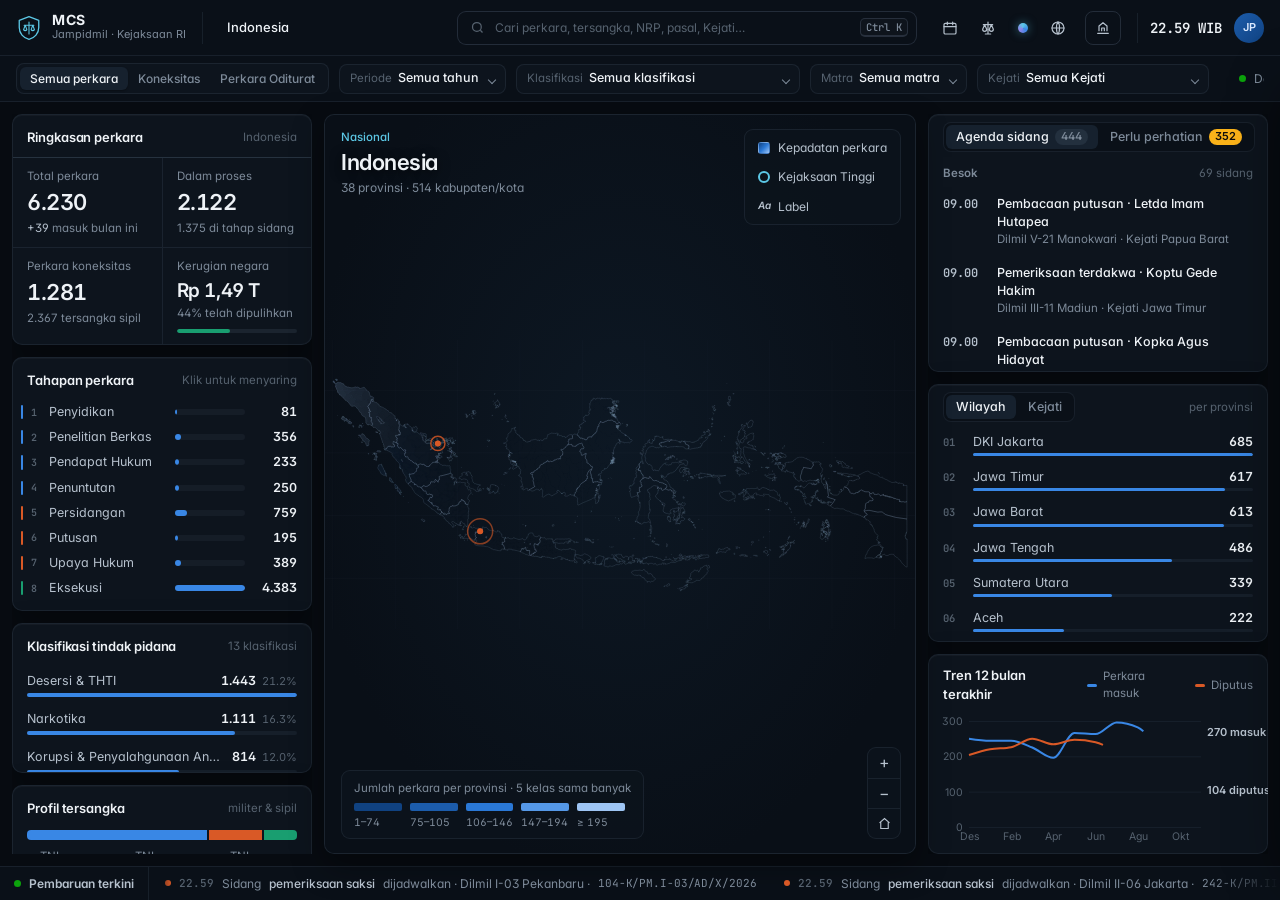
==== commit 55a9ef5e: "Ubah konsep MCS: pengguna Kejaksaan (Jampidmil & Aspidmil Kejati) - Pengguna aplikasi kini bidang Pi" ====
--- a/index.html
+++ b/index.html
@@ -3,7 +3,7 @@
 <head>
   <meta charset="UTF-8" />
   <meta name="viewport" content="width=device-width, initial-scale=1.0" />
-  <title>MCS · Military Crime System — Command Center</title>
+  <title>MCS · Military Crime System — Pusat Pemantauan Jampidmil</title>
   <link rel="preconnect" href="https://fonts.googleapis.com" />
   <link href="https://fonts.googleapis.com/css2?family=Inter:wght@400;500;600;700&family=JetBrains+Mono:wght@500;600&display=swap" rel="stylesheet" />
   <link rel="stylesheet" href="css/tokens.css" />
@@ -17,7 +17,7 @@
     <div class="intro-copy" id="intro-copy">
       <svg class="intro-mark" viewBox="0 0 48 48" aria-hidden="true"><use href="#mark" /></svg>
       <div class="intro-title">Military Crime System</div>
-      <div class="intro-sub">Sistem Monitoring Perkara Pidana Militer · Republik Indonesia</div>
+      <div class="intro-sub">Sistem Pemantauan Perkara Pidana Militer · Bidang Pidana Militer Kejaksaan RI</div>
       <div class="intro-progress"><i id="intro-bar"></i></div>
       <div class="intro-step" id="intro-step">Memuat data perkara…</div>
     </div>
@@ -33,12 +33,12 @@
     <header class="topbar">
       <a class="brand" href="index.html" title="Military Crime System">
         <svg viewBox="0 0 48 48"><use href="#mark" /></svg>
-        <div><b>MCS</b><span>Command Center</span></div>
+        <div><b>MCS</b><span>Jampidmil · Kejaksaan RI</span></div>
       </a>
       <nav class="crumbs" id="crumbs" aria-label="Wilayah"></nav>
       <button class="search-trigger" id="open-palette">
         <svg viewBox="0 0 24 24"><circle cx="11" cy="11" r="7" /><path d="m20 20-3.5-3.5" /></svg>
-        <span>Cari perkara, terdakwa, NRP, pasal, wilayah…</span>
+        <span>Cari perkara, tersangka, NRP, pasal, Kejati…</span>
         <kbd>Ctrl K</kbd>
       </button>
       <div class="top-actions">
@@ -50,17 +50,18 @@
       </div>
       <div class="user">
         <div class="clock"><b id="clock">--.--</b><span id="date">—</span></div>
-        <div class="avatar" title="Admin Pusat · Babinkum TNI">AP</div>
+        <div class="avatar" title="Pimpinan · Jampidmil Kejaksaan Agung">JP</div>
       </div>
     </header>
 
     <div class="filterbar">
-      <div class="seg" id="f-matra" role="group" aria-label="Matra">
-        <button data-v="" class="on">Semua matra</button><button data-v="AD">TNI AD</button><button data-v="AL">TNI AL</button><button data-v="AU">TNI AU</button>
+      <div class="seg" id="f-jenis" role="group" aria-label="Jenis perkara">
+        <button data-v="" class="on">Semua perkara</button><button data-v="koneksitas">Koneksitas</button><button data-v="oditurat">Perkara Oditurat</button>
       </div>
       <label class="sel"><span>Periode</span><select id="f-year"></select></label>
       <label class="sel"><span>Klasifikasi</span><select id="f-cat"></select></label>
-      <label class="sel"><span>Pengadilan</span><select id="f-court"></select></label>
+      <label class="sel"><span>Matra</span><select id="f-matra"></select></label>
+      <label class="sel"><span>Kejati</span><select id="f-kejati"></select></label>
       <div class="chips" id="chips"></div>
       <span class="sp"></span>
       <div class="scope"><span class="live"></span>Data per <b id="asof">—</b> · Cakupan <b>Nasional</b></div>
@@ -73,7 +74,7 @@
           <div class="tiles">
             <div class="tile"><span>Total perkara</span><b id="k-total">0</b><em id="k-total-s">&nbsp;</em></div>
             <div class="tile"><span>Dalam proses</span><b id="k-proses">0</b><em id="k-proses-s">&nbsp;</em></div>
-            <div class="tile"><span>Inkracht</span><b id="k-tetap">0</b><em id="k-tetap-s">&nbsp;</em></div>
+            <div class="tile"><span>Perkara koneksitas</span><b id="k-kon">0</b><em id="k-kon-s">&nbsp;</em></div>
             <div class="tile money"><span>Kerugian negara</span><b id="k-rugi">Rp 0</b><em id="k-rugi-s">&nbsp;</em><div class="meter"><i id="k-rugi-bar"></i></div></div>
           </div>
         </section>
@@ -86,7 +87,7 @@
           <div class="body scroll" id="cats"></div>
         </section>
         <section class="panel" data-reveal>
-          <header><h3>Profil terdakwa</h3><span class="aux">matra &amp; golongan pangkat</span></header>
+          <header><h3>Profil tersangka</h3><span class="aux">militer &amp; sipil</span></header>
           <div class="body" id="profile"></div>
         </section>
       </aside>
@@ -102,7 +103,7 @@
           </div>
           <div class="hud tr layers" id="layers">
             <button data-layer="heat" class="on"><i class="sw heat"></i>Kepadatan perkara</button>
-            <button data-layer="court" class="on"><i class="sw court"></i>Pengadilan militer</button>
+            <button data-layer="court" class="on"><i class="sw court"></i>Kejaksaan Tinggi</button>
             <button data-layer="lbl" class="on"><i class="sw lbl"></i>Label</button>
           </div>
           <div class="hud bl legend" id="legend"></div>
@@ -123,7 +124,7 @@
         </section>
         <section class="panel grow" data-reveal>
           <header>
-            <div class="tabs" id="rank-tabs"><button class="on" data-tab="region">Wilayah</button><button data-tab="court">Pengadilan</button></div>
+            <div class="tabs" id="rank-tabs"><button class="on" data-tab="region">Wilayah</button><button data-tab="court">Kejati</button></div>
             <span class="aux" id="rank-aux">jumlah perkara</span>
           </header>
           <div class="body scroll" id="rank"></div>
@@ -161,7 +162,7 @@
         <div><div class="eyebrow">Agenda sidang</div><h2 id="ag-title">Minggu ini</h2></div>
         <div class="s-tools">
           <button class="btn" id="ag-prev">←</button><button class="btn" id="ag-today">Hari ini</button><button class="btn" id="ag-next">→</button>
-          <label class="sel"><span>Pengadilan</span><select id="ag-court"></select></label>
+          <label class="sel"><span>Kejati</span><select id="ag-court"></select></label>
         </div>
         <button class="x" data-close aria-label="Tutup">×</button>
       </header>
@@ -199,7 +200,7 @@
   <!-- ============ COMMAND PALETTE ============ -->
   <div class="overlay palette-wrap" id="palette" aria-hidden="true">
     <div class="palette">
-      <div class="p-in"><svg viewBox="0 0 24 24"><circle cx="11" cy="11" r="7" /><path d="m20 20-3.5-3.5" /></svg><input id="p-q" placeholder="Ketik nomor perkara, nama terdakwa, NRP, pasal, wilayah, atau perintah…" autocomplete="off" spellcheck="false" /><kbd>Esc</kbd></div>
+      <div class="p-in"><svg viewBox="0 0 24 24"><circle cx="11" cy="11" r="7" /><path d="m20 20-3.5-3.5" /></svg><input id="p-q" placeholder="Ketik nomor perkara, nama tersangka, NRP, pasal, Kejati, wilayah, atau perintah…" autocomplete="off" spellcheck="false" /><kbd>Esc</kbd></div>
       <div class="p-res scroll" id="p-res"></div>
       <div class="p-foot"><span><kbd>↑</kbd><kbd>↓</kbd> pilih</span><span><kbd>Enter</kbd> buka</span><span><kbd>Esc</kbd> tutup</span></div>
     </div>
--- a/css/mcs.css
+++ b/css/mcs.css
@@ -144,6 +144,9 @@
 .stack-key span { display: flex; align-items: center; gap: 6px; }
 .stack-key span i { width: 8px; height: 8px; border-radius: 2px; }
 .stack-key b { color: var(--txt); font-weight: 600; }
+.sipil { display: flex; justify-content: space-between; font-size: 12px; color: var(--txt-3); margin: -2px 0 9px; padding: 6px 8px; border-radius: 7px; background: rgba(148, 172, 204, .05); }
+.sipil b { color: var(--txt); font-weight: 600; font-variant-numeric: tabular-nums; }
+.ag .m b.kon, b.kon { color: var(--accent); font-weight: 500; }
 .gol { display: grid; grid-template-columns: repeat(4, 1fr); gap: 1px; background: var(--line); border-radius: 7px; overflow: hidden; border: 1px solid var(--line); }
 .gol div { background: var(--panel-2); padding: 5px 8px; }
 .gol span { display: block; font-size: 10.5px; color: var(--txt-3); white-space: nowrap; overflow: hidden; text-overflow: ellipsis; }
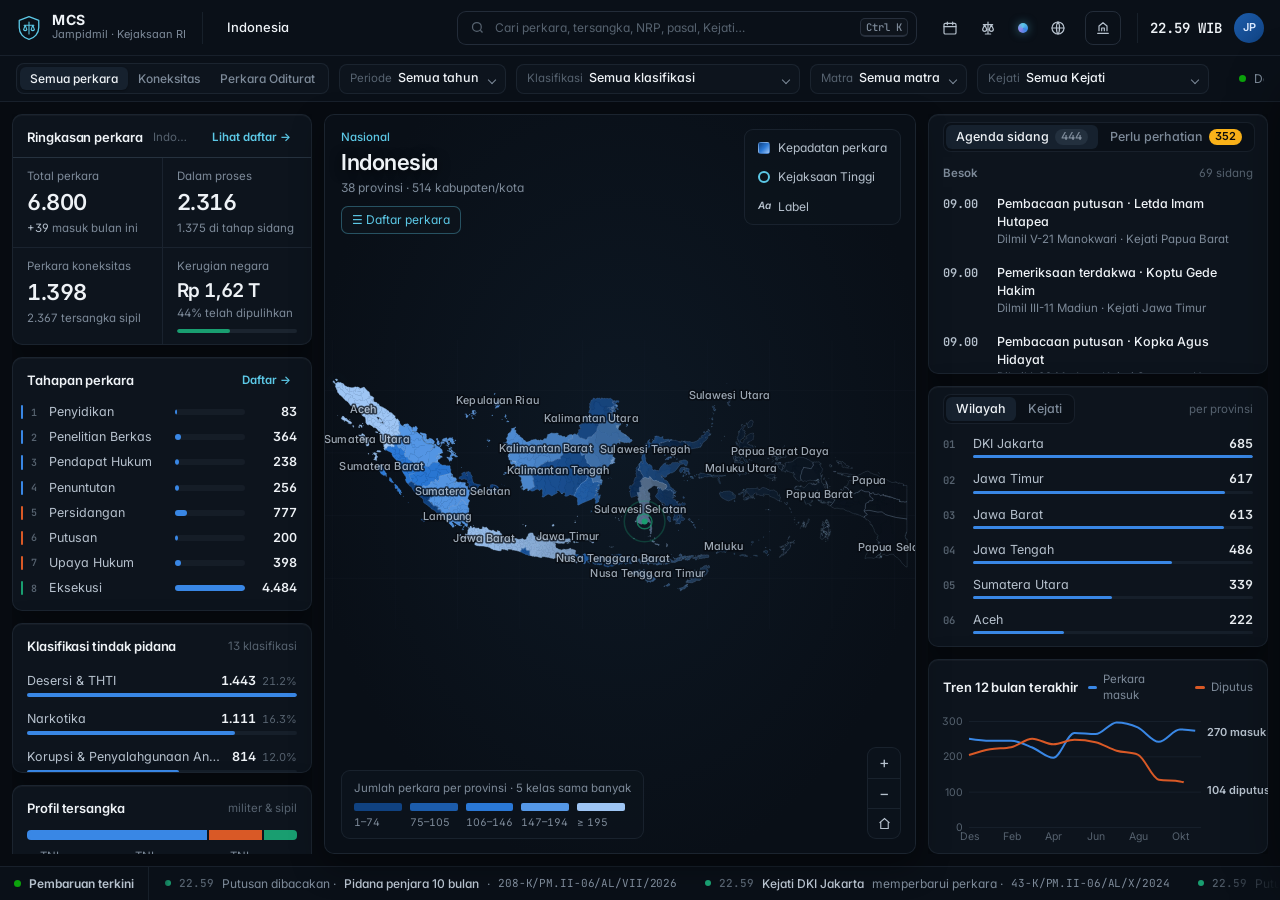
==== commit cde379e6: "Tambah halaman Daftar Perkara di Command Center Daftar perkara mengikuti saringan aktif (wilayah/Kej" ====
--- a/index.html
+++ b/index.html
@@ -70,16 +70,16 @@
     <main class="grid">
       <aside class="col">
         <section class="panel" data-reveal>
-          <header><h3>Ringkasan perkara</h3><span class="aux" id="ov-scope">Indonesia</span></header>
+          <header><h3>Ringkasan perkara</h3><span class="aux" id="ov-scope">Indonesia</span><button class="link-btn" data-list="" title="Buka daftar perkara">Lihat daftar →</button></header>
           <div class="tiles">
-            <div class="tile"><span>Total perkara</span><b id="k-total">0</b><em id="k-total-s">&nbsp;</em></div>
-            <div class="tile"><span>Dalam proses</span><b id="k-proses">0</b><em id="k-proses-s">&nbsp;</em></div>
-            <div class="tile"><span>Perkara koneksitas</span><b id="k-kon">0</b><em id="k-kon-s">&nbsp;</em></div>
+            <div class="tile click" data-list="" title="Lihat daftar seluruh perkara"><span>Total perkara</span><b id="k-total">0</b><em id="k-total-s">&nbsp;</em></div>
+            <div class="tile click" data-list="proses" title="Lihat daftar perkara dalam proses"><span>Dalam proses</span><b id="k-proses">0</b><em id="k-proses-s">&nbsp;</em></div>
+            <div class="tile click" data-list="koneksitas" title="Lihat daftar perkara koneksitas"><span>Perkara koneksitas</span><b id="k-kon">0</b><em id="k-kon-s">&nbsp;</em></div>
             <div class="tile money"><span>Kerugian negara</span><b id="k-rugi">Rp 0</b><em id="k-rugi-s">&nbsp;</em><div class="meter"><i id="k-rugi-bar"></i></div></div>
           </div>
         </section>
         <section class="panel" data-reveal>
-          <header><h3>Tahapan perkara</h3><span class="aux">Klik untuk menyaring</span></header>
+          <header><h3>Tahapan perkara</h3><span class="aux"></span><button class="link-btn" data-list="stage" title="Buka daftar perkara per tahap">Daftar →</button></header>
           <div class="stages" id="stages"></div>
         </section>
         <section class="panel grow min" data-reveal>
@@ -99,7 +99,7 @@
             <div class="lvl" id="m-lvl">Nasional</div>
             <div class="nm" id="m-nm">Indonesia</div>
             <div class="sub" id="m-sub">38 provinsi · 514 kabupaten/kota</div>
-            <button class="back hidden" id="m-back">← Kembali</button>
+            <div class="hud-acts"><button class="back hidden" id="m-back">← Kembali</button><button class="back list" data-list="" id="m-list">☰ Daftar perkara</button></div>
           </div>
           <div class="hud tr layers" id="layers">
             <button data-layer="heat" class="on"><i class="sw heat"></i>Kepadatan perkara</button>
@@ -152,6 +152,27 @@
         <div class="d-main scroll" id="d-main"></div>
         <aside class="d-side scroll" id="d-side"></aside>
       </div>
+    </div>
+  </div>
+
+  <!-- ============ DAFTAR PERKARA ============ -->
+  <div class="overlay" id="caselist" aria-hidden="true">
+    <div class="sheet">
+      <header class="s-head">
+        <div><div class="eyebrow" id="cl-scope">Daftar perkara</div><h2 id="cl-title">Daftar perkara</h2></div>
+        <div class="s-tools">
+          <input class="input" id="cl-q" placeholder="Cari nomor, tersangka, satuan…" style="width:260px" />
+          <div class="seg" id="cl-jenis"><button data-v="" class="on">Semua</button><button data-v="koneksitas">Koneksitas</button><button data-v="oditurat">Oditurat</button></div>
+          <label class="sel"><span>Klasifikasi</span><select id="cl-cat"></select></label>
+          <label class="sel"><span>Urutkan</span><select id="cl-sort"><option value="upd">Terakhir diperbarui</option><option value="new">Tanggal terbaru</option><option value="old">Paling lama di tahap</option><option value="rugi">Kerugian terbesar</option><option value="sidang">Sidang terdekat</option></select></label>
+          <button class="btn" id="cl-exp"><svg viewBox="0 0 24 24"><path d="M12 4v11M7 10l5 5 5-5M5 20h14" /></svg>Ekspor</button>
+        </div>
+        <button class="x" data-close aria-label="Tutup">×</button>
+      </header>
+      <div class="cl-sum" id="cl-sum"></div>
+      <div class="cl-tabs" id="cl-tabs"></div>
+      <div class="cl-body scroll"><table class="cl-t"><thead><tr><th>Nomor perkara</th><th>Tersangka</th><th>Jenis &amp; klasifikasi</th><th>Tahap</th><th>Kejati · peradilan</th><th>Sidang berikutnya</th><th class="r">Kerugian</th><th>Diperbarui</th></tr></thead><tbody id="cl-rows"></tbody></table></div>
+      <footer class="cl-foot" id="cl-foot"></footer>
     </div>
   </div>
 
@@ -220,6 +241,7 @@
   <script src="js/app.js"></script>
   <script src="js/case.js"></script>
   <script src="js/panels.js"></script>
+  <script src="js/list.js"></script>
   <script src="js/ai.js"></script>
   <script src="js/boot.js"></script>
 </body>
--- a/css/mcs.css
+++ b/css/mcs.css
@@ -94,7 +94,8 @@
 [data-reveal] { opacity: 0; transform: translateY(10px); transition: opacity .6s var(--ease), transform .7s var(--ease); }
 #app.show [data-reveal] { opacity: 1; transform: none; }
 .panel > header { display: flex; align-items: center; gap: 10px; padding: 11px 14px 9px; min-height: 42px; }
-.panel h3 { font-size: 13px; font-weight: 600; letter-spacing: -.005em; }
+.panel h3 { font-size: 13px; font-weight: 600; letter-spacing: -.005em; white-space: nowrap; }
+.panel header .aux { min-width: 0; overflow: hidden; text-overflow: ellipsis; }
 .panel .aux { margin-left: auto; color: var(--txt-4); font-size: 11.5px; white-space: nowrap; }
 .panel .body { padding: 0 14px 12px; min-height: 0; }
 .scroll { overflow-y: auto; overscroll-behavior: contain; }
@@ -493,3 +494,48 @@
   .grid > .col:last-child { display: none; }
   .filterbar .sel:nth-of-type(3) { display: none; }
 }
+
+/* ---------------- Daftar perkara ---------------- */
+.link-btn { margin-left: 8px; font-size: 11.5px; font-weight: 600; color: var(--accent); padding: 2px 6px; border-radius: 6px; white-space: nowrap; transition: background .15s; }
+.link-btn:hover { background: var(--accent-d); }
+.panel header .aux + .link-btn { margin-left: 8px; }
+.tile.click { cursor: pointer; transition: background .15s; }
+.tile.click:hover { background: var(--panel-2); }
+.tile.click:hover > span::after { content: ' →'; color: var(--accent); }
+.hud-acts { display: flex; gap: 6px; pointer-events: auto; }
+.hud .back.list { color: var(--accent); border-color: rgba(92, 200, 230, .35); }
+.cl-sum { display: flex; gap: 8px; padding: 12px 20px; border-bottom: 1px solid var(--line); flex-wrap: wrap; }
+.cs { display: flex; align-items: center; gap: 7px; padding: 5px 10px; border-radius: 8px; background: var(--panel-2); border: 1px solid var(--line); font-size: 12px; color: var(--txt-3); }
+.cs i { width: 8px; height: 8px; border-radius: 50%; }
+.cs b { color: var(--txt); font-weight: 600; font-variant-numeric: tabular-nums; font-size: 13px; }
+.cs b small { font-weight: 400; color: var(--txt-3); font-size: 11.5px; }
+.cl-tabs { display: flex; gap: 2px; padding: 8px 16px 0; border-bottom: 1px solid var(--line); overflow-x: auto; scrollbar-width: thin; flex: none; }
+.cl-tabs button { display: flex; align-items: center; gap: 6px; padding: 8px 9px 10px; color: var(--txt-3); font-weight: 500; white-space: nowrap; position: relative; transition: color .15s; }
+.cl-tabs button:hover { color: var(--txt); }
+.cl-tabs button.on { color: var(--txt); }
+.cl-tabs button.on::after { content: ''; position: absolute; left: 8px; right: 8px; bottom: -1px; height: 2px; border-radius: 2px; background: var(--accent); }
+.cl-tabs i { width: 7px; height: 7px; border-radius: 50%; }
+.cl-tabs em { font-style: normal; font-size: 11px; padding: 0 6px; border-radius: 999px; background: rgba(148, 172, 204, .1); color: var(--txt-3); font-variant-numeric: tabular-nums; }
+.cl-tabs button.on em { background: var(--accent-d); color: var(--accent); }
+.cl-body { flex: 1; min-height: 0; }
+.cl-t { width: 100%; border-collapse: collapse; }
+.cl-t th { position: sticky; top: 0; z-index: 1; background: var(--panel); text-align: left; font-size: 11.5px; font-weight: 600; color: var(--txt-3); padding: 10px 14px; border-bottom: 1px solid var(--line); white-space: nowrap; }
+.cl-t td { padding: 10px 14px; border-bottom: 1px solid var(--line); font-size: 12.5px; vertical-align: top; }
+.cl-t .r { text-align: right; }
+.cl-t tbody tr { cursor: pointer; transition: background .12s; animation: rowIn .35s var(--ease) both; }
+.cl-t tbody tr:hover { background: rgba(148, 172, 204, .05); }
+.cl-t .mono { color: var(--txt-2); font-size: 11.5px; }
+.cl-t b { font-weight: 500; }
+.cl-t .sub { display: block; font-size: 11.5px; color: var(--txt-3); margin-top: 2px; }
+.cl-t .sub.c { color: var(--crit-txt); }
+.cl-t .w { color: var(--warn); }
+.cl-t .kon { color: var(--accent); font-weight: 500; }
+.cl-t .pill { height: 20px; font-size: 11px; }
+.p8 { display: flex; gap: 2px; margin-top: 5px; }
+.p8 i { width: 11px; height: 3px; border-radius: 2px; background: rgba(148, 172, 204, .14); }
+.p8 i.on { background: var(--accent); }
+.p8 i.cur { background: var(--s2); }
+.cl-foot { display: flex; align-items: center; gap: 10px; padding: 10px 20px; border-top: 1px solid var(--line); font-size: 12px; color: var(--txt-3); }
+.cl-foot .pg { font-variant-numeric: tabular-nums; }
+#caselist .s-head { flex-wrap: wrap; }
+#caselist .s-tools { flex-wrap: wrap; }
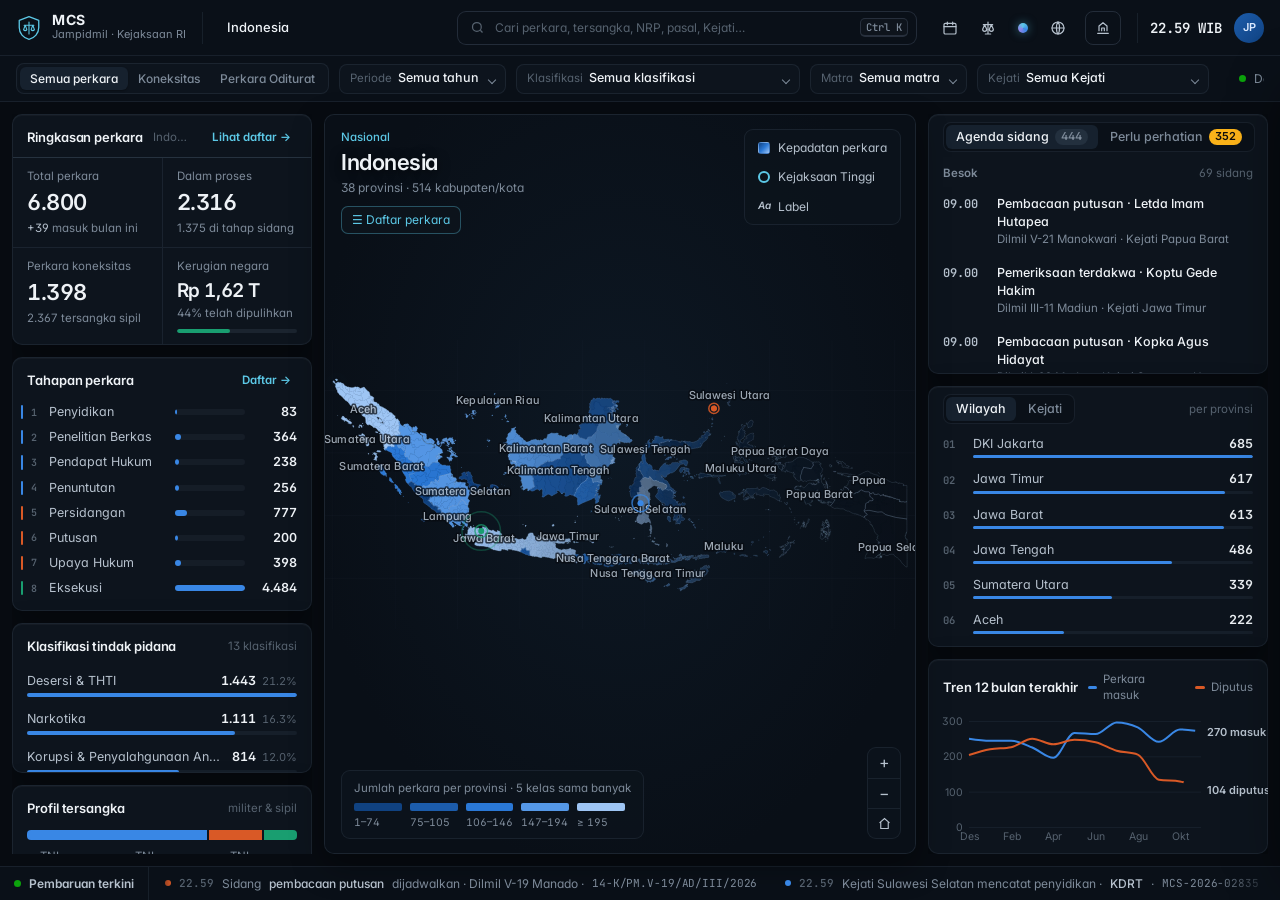
==== commit 5b56fa1b: "Ganti nama Military Crime System menjadi Military Crime Super Apps Berlaku di aplikasi (judul tab, l" ====
--- a/index.html
+++ b/index.html
@@ -3,7 +3,7 @@
 <head>
   <meta charset="UTF-8" />
   <meta name="viewport" content="width=device-width, initial-scale=1.0" />
-  <title>MCS · Military Crime System — Pusat Pemantauan Jampidmil</title>
+  <title>MCS · Military Crime Super Apps — Pusat Pemantauan Jampidmil</title>
   <link rel="preconnect" href="https://fonts.googleapis.com" />
   <link href="https://fonts.googleapis.com/css2?family=Inter:wght@400;500;600;700&family=JetBrains+Mono:wght@500;600&display=swap" rel="stylesheet" />
   <link rel="stylesheet" href="css/tokens.css" />
@@ -16,7 +16,7 @@
     <div class="intro-shade"></div>
     <div class="intro-copy" id="intro-copy">
       <svg class="intro-mark" viewBox="0 0 48 48" aria-hidden="true"><use href="#mark" /></svg>
-      <div class="intro-title">Military Crime System</div>
+      <div class="intro-title">Military Crime Super Apps</div>
       <div class="intro-sub">Sistem Pemantauan Perkara Pidana Militer · Bidang Pidana Militer Kejaksaan RI</div>
       <div class="intro-progress"><i id="intro-bar"></i></div>
       <div class="intro-step" id="intro-step">Memuat data perkara…</div>
@@ -31,7 +31,7 @@
   <!-- ============ APP ============ -->
   <div id="app" aria-hidden="true">
     <header class="topbar">
-      <a class="brand" href="index.html" title="Military Crime System">
+      <a class="brand" href="index.html" title="Military Crime Super Apps">
         <svg viewBox="0 0 48 48"><use href="#mark" /></svg>
         <div><b>MCS</b><span>Jampidmil · Kejaksaan RI</span></div>
       </a>
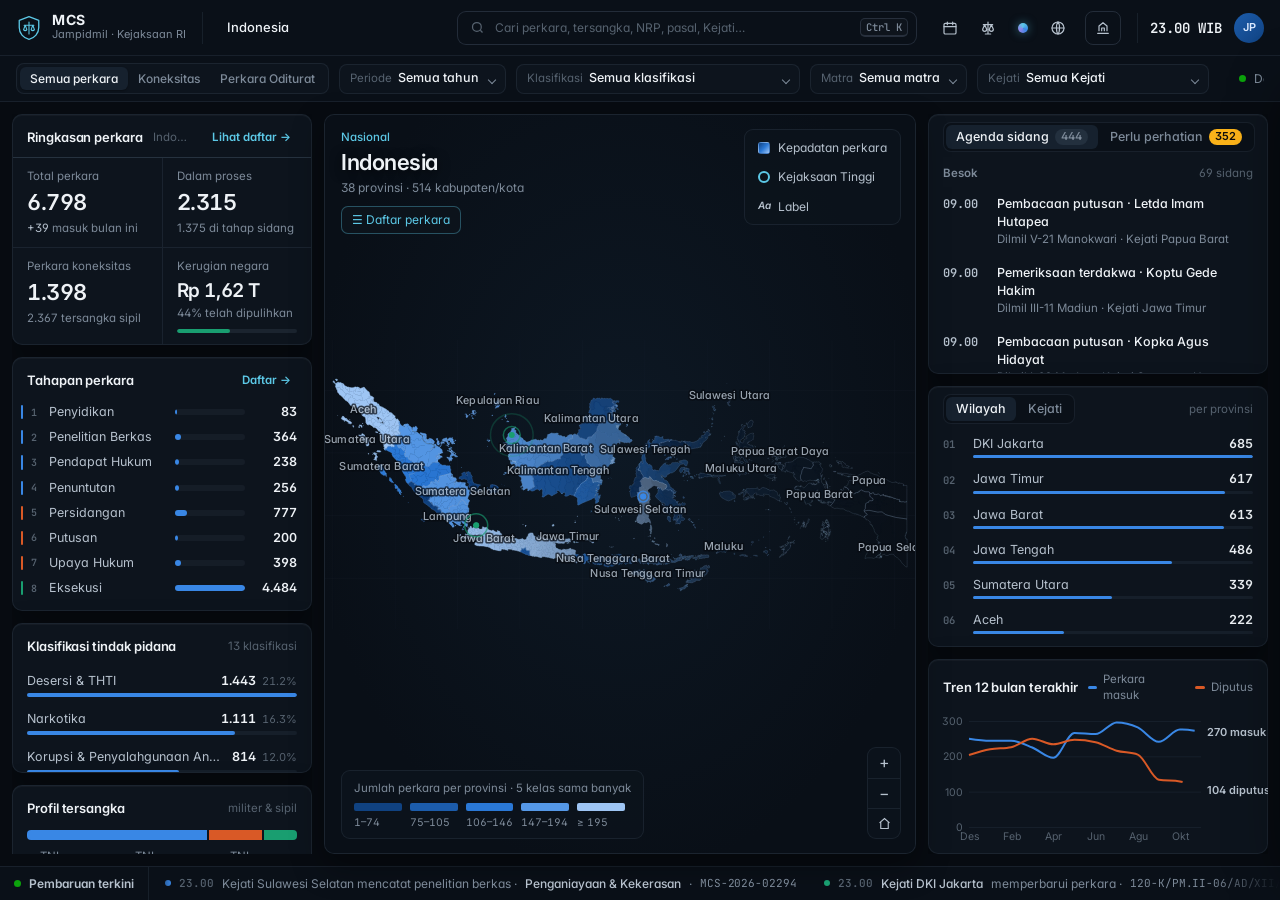
==== commit 17e32865: "Ubah penulisan nama menjadi Military Crime Superapps Co-Authored-By: Claude Opus 5.5 <noreply@anthro" ====
--- a/index.html
+++ b/index.html
@@ -3,7 +3,7 @@
 <head>
   <meta charset="UTF-8" />
   <meta name="viewport" content="width=device-width, initial-scale=1.0" />
-  <title>MCS · Military Crime Super Apps — Pusat Pemantauan Jampidmil</title>
+  <title>MCS · Military Crime Superapps — Pusat Pemantauan Jampidmil</title>
   <link rel="preconnect" href="https://fonts.googleapis.com" />
   <link href="https://fonts.googleapis.com/css2?family=Inter:wght@400;500;600;700&family=JetBrains+Mono:wght@500;600&display=swap" rel="stylesheet" />
   <link rel="stylesheet" href="css/tokens.css" />
@@ -16,7 +16,7 @@
     <div class="intro-shade"></div>
     <div class="intro-copy" id="intro-copy">
       <svg class="intro-mark" viewBox="0 0 48 48" aria-hidden="true"><use href="#mark" /></svg>
-      <div class="intro-title">Military Crime Super Apps</div>
+      <div class="intro-title">Military Crime Superapps</div>
       <div class="intro-sub">Sistem Pemantauan Perkara Pidana Militer · Bidang Pidana Militer Kejaksaan RI</div>
       <div class="intro-progress"><i id="intro-bar"></i></div>
       <div class="intro-step" id="intro-step">Memuat data perkara…</div>
@@ -31,7 +31,7 @@
   <!-- ============ APP ============ -->
   <div id="app" aria-hidden="true">
     <header class="topbar">
-      <a class="brand" href="index.html" title="Military Crime Super Apps">
+      <a class="brand" href="index.html" title="Military Crime Superapps">
         <svg viewBox="0 0 48 48"><use href="#mark" /></svg>
         <div><b>MCS</b><span>Jampidmil · Kejaksaan RI</span></div>
       </a>
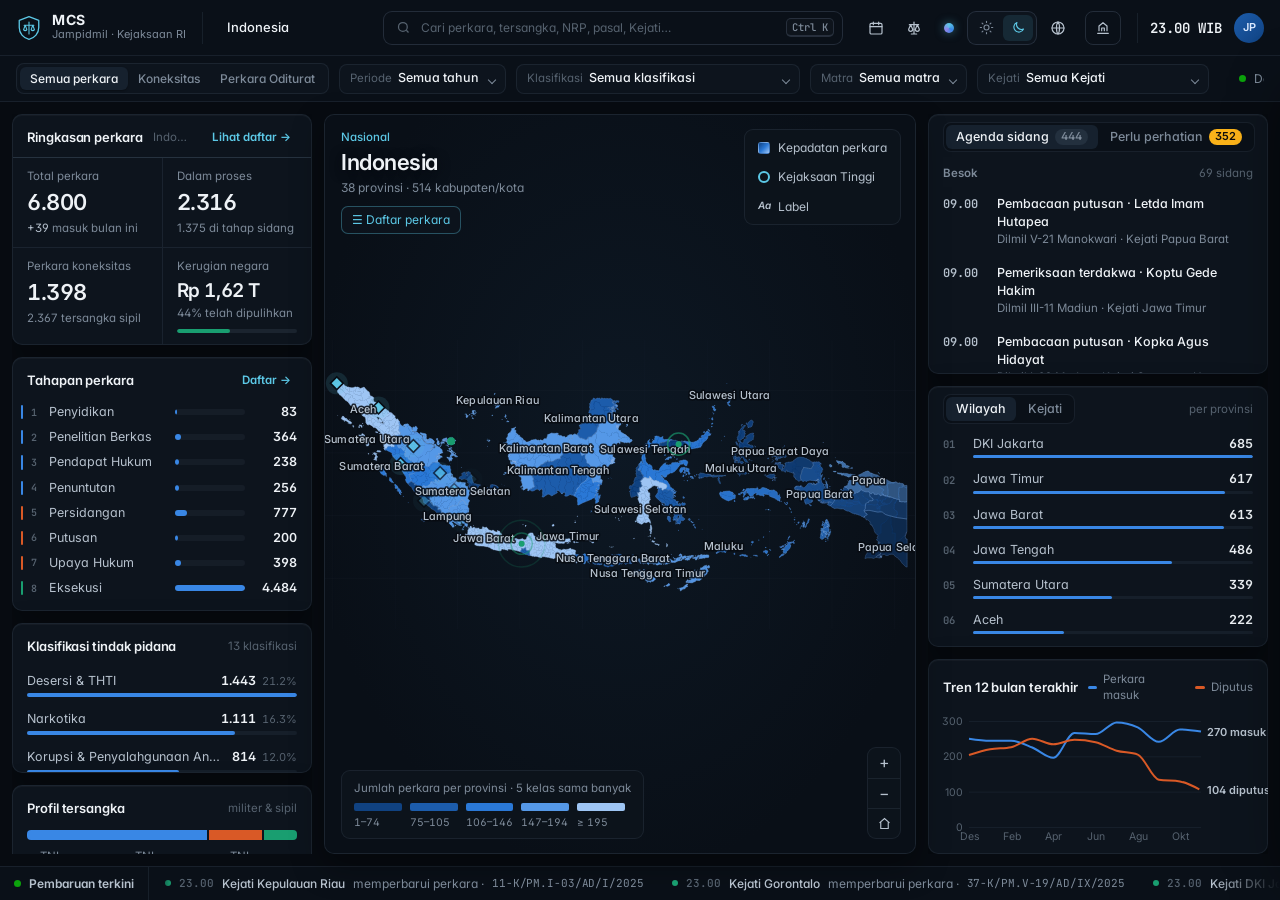
==== commit 0ea57b83: "Prototipe: saran pasal, unggah berkas, aturan proses per tahap, mode terang/gelap - Input perkara: s" ====
--- a/index.html
+++ b/index.html
@@ -4,6 +4,8 @@
   <meta charset="UTF-8" />
   <meta name="viewport" content="width=device-width, initial-scale=1.0" />
   <title>MCS · Military Crime Superapps — Pusat Pemantauan Jampidmil</title>
+  <meta name="theme-color" content="#070b11" />
+  <script src="js/theme.js"></script>
   <link rel="preconnect" href="https://fonts.googleapis.com" />
   <link href="https://fonts.googleapis.com/css2?family=Inter:wght@400;500;600;700&family=JetBrains+Mono:wght@500;600&display=swap" rel="stylesheet" />
   <link rel="stylesheet" href="css/tokens.css" />
@@ -45,6 +47,7 @@
         <button class="tb" id="btn-agenda"><svg viewBox="0 0 24 24"><rect x="3" y="5" width="18" height="16" rx="2" /><path d="M3 10h18M8 3v4M16 3v4" /></svg><span>Agenda Sidang</span></button>
         <button class="tb" id="btn-legal"><svg viewBox="0 0 24 24"><path d="M12 3v18M5 7h14M7 7l-3 7a3 3 0 0 0 6 0zM17 7l-3 7a3 3 0 0 0 6 0zM8 21h8" /></svg><span>Pustaka Hukum</span></button>
         <button class="tb" id="btn-ai"><span class="ai-dot"></span><span>Asisten</span></button>
+        <div class="theme-seg" role="group" aria-label="Tema tampilan"><button type="button" data-theme-set="light" title="Mode terang" aria-label="Mode terang"><svg viewBox="0 0 24 24"><circle cx="12" cy="12" r="4" /><path d="M12 2v2M12 20v2M4.9 4.9l1.4 1.4M17.7 17.7l1.4 1.4M2 12h2M20 12h2M4.9 19.1l1.4-1.4M17.7 6.3l1.4-1.4" /></svg></button><button type="button" data-theme-set="dark" title="Mode gelap" aria-label="Mode gelap"><svg viewBox="0 0 24 24"><path d="M20 14.5A8 8 0 0 1 9.5 4 8 8 0 1 0 20 14.5z" /></svg></button></div>
         <button class="tb icon" id="btn-globe" title="Tampilan globe"><svg viewBox="0 0 24 24"><circle cx="12" cy="12" r="9" /><path d="M3 12h18M12 3c-3 3-3 15 0 18M12 3c3 3 3 15 0 18" /></svg></button>
         <a class="tb primary" href="admin.html"><svg viewBox="0 0 24 24"><path d="M4 20h16M6 16V9l6-5 6 5v7" /><path d="M10 16v-4h4v4" /></svg><span>Workspace</span></a>
       </div>
--- a/css/tokens.css
+++ b/css/tokens.css
@@ -3,16 +3,19 @@
    Warna data mengikuti palet tervalidasi (aman buta warna di latar gelap):
    seri 1–3 #3987e5 / #d95926 / #199e70 · status kritis/peringatan/baik.
    ===================================================================== */
-:root {
+:root, [data-theme="light"] #intro {
   color-scheme: dark;
   --bg: #070b11;
   --bg-2: #0a1018;
   --panel: #0d141d;
   --panel-2: #111a25;
   --panel-3: #16212e;
-  --line: rgba(148, 172, 204, 0.10);
-  --line-2: rgba(148, 172, 204, 0.18);
-  --line-3: rgba(148, 172, 204, 0.28);
+  --tint: 148, 172, 204;   /* warna garis & hover (kanal RGB) */
+  --ink: 255, 255, 255;    /* lapisan transparan di atas panel */
+  --sh: 0, 0, 0;           /* warna bayangan */
+  --line: rgba(var(--tint), 0.10);
+  --line-2: rgba(var(--tint), 0.18);
+  --line-3: rgba(var(--tint), 0.28);
 
   --txt: #eef2f6;
   --txt-2: #b6c1cd;
@@ -22,12 +25,13 @@
   --accent: #5cc8e6;          /* interaksi: fokus, terpilih, tautan */
   --accent-d: rgba(92, 200, 230, 0.12);
   --accent-2: rgba(92, 200, 230, 0.22);
+  --on-accent: #031018;       /* teks di atas tombol aksen */
 
   /* seri data (urutan tetap) */
   --s1: #3987e5;
   --s2: #d95926;
   --s3: #199e70;
-  /* skala sekuensial biru (gelap → terang = sedikit → banyak) */
+  /* skala sekuensial biru (sedikit → banyak) */
   --q0: #101b28; --q1: #104281; --q2: #1c5cab; --q3: #2a78d6; --q4: #5598e7; --q5: #9ec5f4;
 
   /* status — selalu disertai ikon/teks */
@@ -35,7 +39,16 @@
   --warn: #fab219;
   --serious: #ec835a;
   --crit: #d03b3b;
+  --ok-txt: #46c88c;
+  --warn-txt: #f0b43c;
+  --serious-txt: #f0a07e;
   --crit-txt: #ff7b7b;
+
+  /* peta */
+  --map-empty: #0f1925; --map-off: #13202e; --map-mini: #152233; --map-mini-line: #0a121b;
+  --map-bg-a: #0d1824; --map-bg-b: #090f17;
+  --map-edge: 170, 196, 228; --map-focus: 238, 242, 246;
+  --scrim: 3, 6, 10; --scrim-a: .78;
 
   --mono: 'JetBrains Mono', ui-monospace, Consolas, monospace;
   --sans: 'Inter', 'Segoe UI', system-ui, sans-serif;
@@ -45,6 +58,52 @@
   --ease: cubic-bezier(.2, .8, .2, 1);
   --ease-io: cubic-bezier(.65, 0, .35, 1);
 }
+/* Mode terang: latar abu sejuk, panel putih, teks gelap, aksen biru-teal yang lebih dalam agar tetap terbaca */
+[data-theme="light"] {
+  color-scheme: light;
+  --bg: #eef1f5;
+  --bg-2: #f7f9fb;
+  --panel: #ffffff;
+  --panel-2: #f5f7fa;
+  --panel-3: #ebeff4;
+  --tint: 15, 23, 42;
+  --ink: 15, 23, 42;
+  --sh: 15, 23, 42;
+  --line: rgba(var(--tint), 0.09);
+  --line-2: rgba(var(--tint), 0.15);
+  --line-3: rgba(var(--tint), 0.26);
+
+  --txt: #0f1b2a;
+  --txt-2: #36465a;
+  --txt-3: #586779;
+  --txt-4: #8290a1;
+
+  --accent: #0a6f96;
+  --accent-d: rgba(10, 111, 150, 0.09);
+  --accent-2: rgba(10, 111, 150, 0.18);
+  --on-accent: #ffffff;
+
+  --s1: #2a6fd0;
+  --s2: #c4501c;
+  --s3: #14825c;
+  --q0: #e6edf6; --q1: #cddff5; --q2: #9bbfee; --q3: #5f9be3; --q4: #2f6fc6; --q5: #143f86;
+
+  --good: #0d8f0d;
+  --warn: #f0a30a;
+  --serious: #d4622f;
+  --crit: #c53030;
+  --ok-txt: #0f7a3d;
+  --warn-txt: #94570a;
+  --serious-txt: #b4481b;
+  --crit-txt: #b42318;
+
+  --map-empty: #e1e8f1; --map-off: #d8e0ea; --map-mini: #dce4ee; --map-mini-line: #ffffff;
+  --map-bg-a: #f6f8fb; --map-bg-b: #e7edf4;
+  --map-edge: 71, 85, 105; --map-focus: 15, 23, 42;
+  --scrim: 15, 23, 42; --scrim-a: .42;
+
+  --shadow: 0 1px 2px rgba(15, 23, 42, 0.06), 0 10px 28px rgba(15, 23, 42, 0.09);
+}
 * { box-sizing: border-box; margin: 0; padding: 0; }
 html, body { height: 100%; background: var(--bg); color: var(--txt); font: 13px/1.45 var(--sans); -webkit-font-smoothing: antialiased; font-feature-settings: 'cv11', 'ss01'; }
 button { font: inherit; color: inherit; background: none; border: 0; cursor: pointer; }
@@ -53,8 +112,8 @@
 svg { display: block; }
 ::selection { background: var(--accent-2); }
 ::-webkit-scrollbar { width: 8px; height: 8px; }
-::-webkit-scrollbar-thumb { background: rgba(148, 172, 204, 0.16); border-radius: 8px; border: 2px solid transparent; background-clip: padding-box; }
-::-webkit-scrollbar-thumb:hover { background-color: rgba(148, 172, 204, 0.3); }
+::-webkit-scrollbar-thumb { background: rgba(var(--tint), 0.16); border-radius: 8px; border: 2px solid transparent; background-clip: padding-box; }
+::-webkit-scrollbar-thumb:hover { background-color: rgba(var(--tint), 0.3); }
 ::-webkit-scrollbar-track { background: transparent; }
 :focus-visible { outline: 2px solid var(--accent); outline-offset: 2px; border-radius: 4px; }
 
@@ -62,27 +121,27 @@
 .num { font-variant-numeric: tabular-nums; }
 .muted { color: var(--txt-3); }
 .hidden { display: none !important; }
-kbd { font: 500 10.5px var(--mono); color: var(--txt-3); border: 1px solid var(--line-2); border-bottom-width: 2px; border-radius: 5px; padding: 1px 5px; background: rgba(255, 255, 255, .02); }
+kbd { font: 500 10.5px var(--mono); color: var(--txt-3); border: 1px solid var(--line-2); border-bottom-width: 2px; border-radius: 5px; padding: 1px 5px; background: rgba(var(--ink), .02); }
 
 /* Badges / pills */
-.pill { display: inline-flex; align-items: center; gap: 6px; height: 22px; padding: 0 9px; border-radius: 999px; font-size: 11.5px; font-weight: 500; color: var(--txt-2); background: rgba(148, 172, 204, .08); border: 1px solid var(--line); white-space: nowrap; }
+.pill { display: inline-flex; align-items: center; gap: 6px; height: 22px; padding: 0 9px; border-radius: 999px; font-size: 11.5px; font-weight: 500; color: var(--txt-2); background: rgba(var(--tint), .08); border: 1px solid var(--line); white-space: nowrap; }
 .pill i { width: 7px; height: 7px; border-radius: 50%; flex: none; }
-.pill.crit { color: var(--crit-txt); background: rgba(208, 59, 59, .12); border-color: rgba(208, 59, 59, .3); }
-.pill.warn { color: var(--warn); background: rgba(250, 178, 25, .1); border-color: rgba(250, 178, 25, .28); }
-.pill.good { color: #3fd13f; background: rgba(12, 163, 12, .12); border-color: rgba(12, 163, 12, .3); }
-.pill.info { color: var(--accent); background: var(--accent-d); border-color: rgba(92, 200, 230, .28); }
+.pill.crit { color: var(--crit-txt); background: color-mix(in srgb, var(--crit) 12%, transparent); border-color: color-mix(in srgb, var(--crit) 30%, transparent); }
+.pill.warn { color: var(--warn-txt); background: color-mix(in srgb, var(--warn) 10%, transparent); border-color: color-mix(in srgb, var(--warn) 28%, transparent); }
+.pill.good { color: var(--ok-txt); background: color-mix(in srgb, var(--good) 12%, transparent); border-color: color-mix(in srgb, var(--good) 30%, transparent); }
+.pill.info { color: var(--accent); background: var(--accent-d); border-color: color-mix(in srgb, var(--accent) 28%, transparent); }
 .ico-s { width: 14px; height: 14px; flex: none; fill: none; stroke: currentColor; stroke-width: 2; stroke-linecap: round; stroke-linejoin: round; }
 
 /* Buttons */
 .btn { display: inline-flex; align-items: center; justify-content: center; gap: 7px; height: 32px; padding: 0 12px; border-radius: var(--r-sm); border: 1px solid var(--line-2); background: var(--panel-2); color: var(--txt); font-weight: 500; transition: background .15s, border-color .15s, transform .1s; white-space: nowrap; }
 .btn:hover { background: var(--panel-3); border-color: var(--line-3); }
 .btn:active { transform: translateY(1px); }
-.btn.primary { background: var(--accent); border-color: transparent; color: #031018; font-weight: 600; }
+.btn.primary { background: var(--accent); border-color: transparent; color: var(--on-accent); font-weight: 600; }
 .btn.primary:hover { background: #7dd6ee; }
 .btn.ghost { background: transparent; border-color: transparent; color: var(--txt-2); }
-.btn.ghost:hover { background: rgba(148, 172, 204, .08); color: var(--txt); }
-.btn.danger { color: var(--crit-txt); border-color: rgba(208, 59, 59, .35); background: rgba(208, 59, 59, .08); }
-.btn.danger:hover { background: rgba(208, 59, 59, .16); }
+.btn.ghost:hover { background: rgba(var(--tint), .08); color: var(--txt); }
+.btn.danger { color: var(--crit-txt); border-color: color-mix(in srgb, var(--crit) 35%, transparent); background: color-mix(in srgb, var(--crit) 8%, transparent); }
+.btn.danger:hover { background: color-mix(in srgb, var(--crit) 16%, transparent); }
 .btn svg { width: 15px; height: 15px; fill: none; stroke: currentColor; stroke-width: 2; stroke-linecap: round; stroke-linejoin: round; }
 .btn:disabled { opacity: .45; cursor: not-allowed; }
 
@@ -93,8 +152,15 @@
 /* Toast */
 #toast { position: fixed; left: 50%; bottom: 28px; transform: translate(-50%, 20px); opacity: 0; pointer-events: none; z-index: 400; background: var(--panel-3); border: 1px solid var(--line-2); color: var(--txt); padding: 10px 16px; border-radius: 10px; box-shadow: var(--shadow); transition: opacity .25s, transform .35s var(--ease); display: flex; gap: 10px; align-items: center; }
 #toast.on { opacity: 1; transform: translate(-50%, 0); }
-#toast .ok { color: #3fd13f; }
+#toast .ok { color: var(--ok-txt); }
 
 @media (prefers-reduced-motion: reduce) {
   *, *::before, *::after { animation-duration: .001ms !important; transition-duration: .001ms !important; }
 }
+
+/* Pilihan tema (terang / gelap) */
+.theme-seg { display: inline-flex; align-items: center; gap: 2px; height: 34px; padding: 3px; border: 1px solid var(--line-2); border-radius: 9px; background: var(--panel); flex: none; }
+.theme-seg button { display: grid; place-items: center; width: 30px; height: 26px; border-radius: 6px; color: var(--txt-3); transition: background .15s, color .15s; }
+.theme-seg button:hover { color: var(--txt); background: rgba(var(--tint), .08); }
+.theme-seg button.on { background: var(--accent-d); color: var(--accent); }
+.theme-seg svg { width: 15px; height: 15px; fill: none; stroke: currentColor; stroke-width: 1.8; stroke-linecap: round; stroke-linejoin: round; }
--- a/css/mcs.css
+++ b/css/mcs.css
@@ -14,11 +14,11 @@
 .intro-mark { width: 40px; height: 40px; color: var(--accent); margin: 0 auto 14px; }
 .intro-title { font-size: 26px; font-weight: 600; letter-spacing: -.02em; }
 .intro-sub { color: var(--txt-3); margin-top: 4px; font-size: 13px; }
-.intro-progress { height: 2px; background: rgba(148, 172, 204, .12); border-radius: 2px; margin: 26px auto 10px; width: 240px; overflow: hidden; }
+.intro-progress { height: 2px; background: rgba(var(--tint), .12); border-radius: 2px; margin: 26px auto 10px; width: 240px; overflow: hidden; }
 .intro-progress i { display: block; height: 100%; width: 0; background: var(--accent); transition: width .5s var(--ease); }
 .intro-step { font-size: 12px; color: var(--txt-3); min-height: 18px; font-variant-numeric: tabular-nums; }
 .intro-skip { position: absolute; right: 24px; bottom: 24px; color: var(--txt-3); font-size: 12px; display: flex; gap: 8px; align-items: center; padding: 8px 12px; border-radius: 8px; transition: color .2s, background .2s; }
-.intro-skip:hover { color: var(--txt); background: rgba(255, 255, 255, .04); }
+.intro-skip:hover { color: var(--txt); background: rgba(var(--ink), .04); }
 #intro.globe-mode .intro-copy, #intro.globe-mode .intro-skip { display: none; }
 .globe-return { position: absolute; left: 50%; bottom: 32px; transform: translateX(-50%); }
 
@@ -26,14 +26,14 @@
 #app { position: fixed; inset: 0; display: grid; grid-template-rows: 56px 46px 1fr 34px; opacity: 0; transition: opacity .6s var(--ease); }
 #app.show { opacity: 1; }
 
-.topbar { display: flex; align-items: center; gap: 16px; padding: 0 16px; border-bottom: 1px solid var(--line); background: #0a1018; position: relative; z-index: 5; }
+.topbar { display: flex; align-items: center; gap: 16px; padding: 0 16px; border-bottom: 1px solid var(--line); background: var(--bg-2); position: relative; z-index: 5; }
 .brand { display: flex; align-items: center; gap: 10px; padding-right: 16px; border-right: 1px solid var(--line); height: 32px; }
 .brand svg { width: 26px; height: 26px; color: var(--accent); }
 .brand b { display: block; font-size: 14px; letter-spacing: .04em; line-height: 1.1; }
 .brand span { display: block; font-size: 11px; color: var(--txt-3); white-space: nowrap; }
 .crumbs { display: flex; align-items: center; gap: 2px; min-width: 0; flex: 0 1 auto; overflow: hidden; }
 .crumbs button { padding: 5px 8px; border-radius: 6px; color: var(--txt-3); font-weight: 500; white-space: nowrap; transition: color .15s, background .15s; }
-.crumbs button:hover { color: var(--txt); background: rgba(148, 172, 204, .07); }
+.crumbs button:hover { color: var(--txt); background: rgba(var(--tint), .07); }
 .crumbs button.cur { color: var(--txt); }
 .crumbs .sep { color: var(--txt-4); }
 .search-trigger { flex: 1 1 200px; min-width: 160px; max-width: 460px; margin-left: auto; height: 34px; display: flex; align-items: center; gap: 10px; padding: 0 8px 0 12px; border-radius: 9px; background: var(--bg-2); border: 1px solid var(--line-2); color: var(--txt-4); transition: border-color .15s, color .15s; }
@@ -42,13 +42,13 @@
 .search-trigger span { flex: 1; text-align: left; white-space: nowrap; overflow: hidden; text-overflow: ellipsis; }
 .top-actions { display: flex; gap: 4px; }
 .tb { display: flex; align-items: center; gap: 7px; height: 34px; padding: 0 11px; border-radius: 8px; color: var(--txt-2); font-weight: 500; transition: background .15s, color .15s; white-space: nowrap; }
-.tb:hover { background: rgba(148, 172, 204, .08); color: var(--txt); }
+.tb:hover { background: rgba(var(--tint), .08); color: var(--txt); }
 .tb.on { background: var(--accent-d); color: var(--accent); }
 .tb svg { width: 16px; height: 16px; fill: none; stroke: currentColor; stroke-width: 1.8; stroke-linecap: round; stroke-linejoin: round; }
 .tb.icon { padding: 0 9px; }
 .tb.primary { border: 1px solid var(--line-2); margin-left: 6px; }
 .tb.primary:hover { border-color: var(--accent); }
-.ai-dot { width: 10px; height: 10px; border-radius: 50%; background: conic-gradient(from 0deg, #5cc8e6, #3987e5, #9085e9, #5cc8e6); animation: spin 4s linear infinite; box-shadow: 0 0 10px rgba(92, 200, 230, .5); }
+.ai-dot { width: 10px; height: 10px; border-radius: 50%; background: conic-gradient(from 0deg, #5cc8e6, #3987e5, #9085e9, #5cc8e6); animation: spin 4s linear infinite; box-shadow: 0 0 10px color-mix(in srgb, var(--accent) 50%, transparent); }
 .ai-dot.big { width: 22px; height: 22px; }
 @keyframes spin { to { transform: rotate(360deg); } }
 .user { display: flex; align-items: center; gap: 12px; padding-left: 12px; border-left: 1px solid var(--line); }
@@ -62,7 +62,7 @@
 .seg { display: flex; padding: 3px; background: var(--panel); border: 1px solid var(--line); border-radius: 8px; }
 .seg button { white-space: nowrap; padding: 3px 10px; border-radius: 6px; color: var(--txt-3); font-weight: 500; font-size: 12px; transition: background .15s, color .15s; }
 .seg button:hover { color: var(--txt); }
-.seg button.on { background: var(--panel-3); color: var(--txt); box-shadow: 0 1px 2px rgba(0, 0, 0, .3); }
+.seg button.on { background: var(--panel-3); color: var(--txt); box-shadow: 0 1px 2px rgba(var(--sh), .3); }
 .sel { position: relative; display: flex; align-items: center; height: 30px; border: 1px solid var(--line); border-radius: 8px; background: var(--panel); padding-left: 10px; transition: border-color .15s; }
 .sel:hover { border-color: var(--line-3); }
 .sel span { color: var(--txt-4); font-size: 11.5px; margin-right: 6px; }
@@ -72,7 +72,7 @@
 .chips { display: flex; gap: 6px; overflow: hidden; }
 .chip { display: flex; align-items: center; gap: 6px; height: 26px; padding: 0 4px 0 10px; border-radius: 999px; background: var(--accent-d); color: var(--accent); font-size: 12px; font-weight: 500; white-space: nowrap; animation: pop .3s var(--ease); }
 .chip button { width: 18px; height: 18px; border-radius: 50%; display: grid; place-items: center; color: inherit; opacity: .7; }
-.chip button:hover { opacity: 1; background: rgba(92, 200, 230, .2); }
+.chip button:hover { opacity: 1; background: color-mix(in srgb, var(--accent) 20%, transparent); }
 .chip.reset { background: transparent; color: var(--txt-3); padding: 0 10px; cursor: pointer; }
 .chip.reset:hover { color: var(--txt); }
 @keyframes pop { from { transform: scale(.85); opacity: 0; } to { transform: none; opacity: 1; } }
@@ -80,8 +80,8 @@
 .scope { font-size: 12px; color: var(--txt-3); display: flex; align-items: center; gap: 8px; white-space: nowrap; min-width: 0; overflow: hidden; }
 .filterbar { overflow: hidden; }
 .scope b { color: var(--txt-2); font-weight: 500; }
-.live { width: 7px; height: 7px; border-radius: 50%; background: var(--good); box-shadow: 0 0 0 0 rgba(12, 163, 12, .6); animation: live 2s infinite; flex: none; }
-@keyframes live { 0% { box-shadow: 0 0 0 0 rgba(12, 163, 12, .55); } 70% { box-shadow: 0 0 0 7px rgba(12, 163, 12, 0); } 100% { box-shadow: 0 0 0 0 rgba(12, 163, 12, 0); } }
+.live { width: 7px; height: 7px; border-radius: 50%; background: var(--good); box-shadow: 0 0 0 0 color-mix(in srgb, var(--good) 60%, transparent); animation: live 2s infinite; flex: none; }
+@keyframes live { 0% { box-shadow: 0 0 0 0 color-mix(in srgb, var(--good) 55%, transparent); } 70% { box-shadow: 0 0 0 7px color-mix(in srgb, var(--good) 0%, transparent); } 100% { box-shadow: 0 0 0 0 color-mix(in srgb, var(--good) 0%, transparent); } }
 
 /* grid */
 .grid { display: grid; grid-template-columns: 330px minmax(0, 1fr) 370px; gap: 12px; padding: 12px; min-height: 0; }
@@ -111,31 +111,31 @@
 .tile em { display: block; font-style: normal; font-size: 11.5px; color: var(--txt-3); margin-top: 1px; white-space: nowrap; overflow: hidden; text-overflow: ellipsis; }
 .tile em .up { color: var(--txt-2); }
 .tile.money b { font-size: 19px; }
-.meter { height: 4px; border-radius: 4px; background: rgba(148, 172, 204, .1); margin-top: 7px; overflow: hidden; }
+.meter { height: 4px; border-radius: 4px; background: rgba(var(--tint), .1); margin-top: 7px; overflow: hidden; }
 .meter i { display: block; height: 100%; width: 0; border-radius: 4px; background: var(--s3); transition: width 1.2s var(--ease); }
 
 /* stages */
 .stages { padding: 0 8px 10px; display: flex; flex-direction: column; gap: 1px; }
 .stg { display: grid; grid-template-columns: 14px 118px 1fr 44px; align-items: center; gap: 8px; padding: 3px 6px; border-radius: 6px; cursor: pointer; position: relative; transition: background .15s; }
-.stg:hover { background: rgba(148, 172, 204, .06); }
+.stg:hover { background: rgba(var(--tint), .06); }
 .stg.sel { background: var(--accent-d); }
 .stg.faded { opacity: .45; }
 .stg .ix { font: 600 10px var(--mono); color: var(--txt-4); text-align: center; }
 .stg .nm { font-size: 12.5px; color: var(--txt-2); white-space: nowrap; overflow: hidden; text-overflow: ellipsis; }
-.stg .bw { height: 6px; background: rgba(148, 172, 204, .06); border-radius: 3px; overflow: hidden; }
+.stg .bw { height: 6px; background: rgba(var(--tint), .06); border-radius: 3px; overflow: hidden; }
 .stg .bar { display: block; height: 100%; border-radius: 0 3px 3px 0; background: var(--s1); width: 0; transition: width .9s var(--ease); min-width: 2px; }
 .stg .v { font-weight: 600; font-variant-numeric: tabular-nums; font-size: 12.5px; text-align: right; }
 .stg .grp { position: absolute; left: 0; top: 5px; bottom: 5px; width: 2px; border-radius: 2px; }
 
 /* category bars */
 .cb { display: grid; grid-template-columns: 1fr auto; gap: 3px 10px; padding: 6px 6px 7px; margin: 0 -6px; border-radius: 6px; cursor: pointer; transition: background .15s, opacity .2s; }
-.cb:hover { background: rgba(148, 172, 204, .06); }
+.cb:hover { background: rgba(var(--tint), .06); }
 .cb.sel { background: var(--accent-d); }
 .cb.faded { opacity: .4; }
 .cb .n { font-size: 12.5px; color: var(--txt-2); white-space: nowrap; overflow: hidden; text-overflow: ellipsis; }
 .cb .v { font-size: 12.5px; font-weight: 600; font-variant-numeric: tabular-nums; text-align: right; }
 .cb .v small { color: var(--txt-4); font-weight: 400; margin-left: 6px; font-size: 11px; }
-.cb .track { grid-column: 1 / -1; height: 4px; background: rgba(148, 172, 204, .07); border-radius: 4px; overflow: hidden; }
+.cb .track { grid-column: 1 / -1; height: 4px; background: rgba(var(--tint), .07); border-radius: 4px; overflow: hidden; }
 .cb .track i { display: block; height: 100%; border-radius: 0 4px 4px 0; background: var(--s1); width: 0; transition: width .9s var(--ease); }
 
 /* profile */
@@ -145,7 +145,7 @@
 .stack-key span { display: flex; align-items: center; gap: 6px; }
 .stack-key span i { width: 8px; height: 8px; border-radius: 2px; }
 .stack-key b { color: var(--txt); font-weight: 600; }
-.sipil { display: flex; justify-content: space-between; font-size: 12px; color: var(--txt-3); margin: -2px 0 9px; padding: 6px 8px; border-radius: 7px; background: rgba(148, 172, 204, .05); }
+.sipil { display: flex; justify-content: space-between; font-size: 12px; color: var(--txt-3); margin: -2px 0 9px; padding: 6px 8px; border-radius: 7px; background: rgba(var(--tint), .05); }
 .sipil b { color: var(--txt); font-weight: 600; font-variant-numeric: tabular-nums; }
 .ag .m b.kon, b.kon { color: var(--accent); font-weight: 500; }
 .gol { display: grid; grid-template-columns: repeat(4, 1fr); gap: 1px; background: var(--line); border-radius: 7px; overflow: hidden; border: 1px solid var(--line); }
@@ -156,42 +156,42 @@
 
 /* ---------------- Map ---------------- */
 .map-panel { overflow: hidden; position: relative; }
-#map-wrap { position: absolute; inset: 0; background: radial-gradient(ellipse at 50% 45%, #0d1824 0%, #090f17 75%); }
+#map-wrap { position: absolute; inset: 0; background: radial-gradient(ellipse at 50% 45%, var(--map-bg-a) 0%, var(--map-bg-b) 75%); }
 #map { width: 100%; height: 100%; cursor: grab; }
 #map:active { cursor: grabbing; }
-#map .sea-grid { stroke: rgba(148, 172, 204, .05); fill: none; }
-#map .kab { stroke: rgba(7, 11, 17, .9); stroke-width: .4; vector-effect: non-scaling-stroke; cursor: pointer; }
+#map .sea-grid { stroke: rgba(var(--tint), .05); fill: none; }
+#map .kab { stroke: color-mix(in srgb, var(--bg) 90%, transparent); stroke-width: .4; vector-effect: non-scaling-stroke; cursor: pointer; }
 #map .kab:hover { filter: brightness(1.35); }
 #map .kab.out { pointer-events: none; }
-#map .kab.focus { stroke: rgba(238, 242, 246, .35); stroke-width: .6; }
-#map .prov-line { fill: none; stroke: rgba(170, 196, 228, .34); stroke-width: .8; vector-effect: non-scaling-stroke; pointer-events: none; }
-#map .coast { fill: none; stroke: rgba(170, 196, 228, .22); stroke-width: .6; vector-effect: non-scaling-stroke; pointer-events: none; }
+#map .kab.focus { stroke: rgba(var(--map-focus), .35); stroke-width: .6; }
+#map .prov-line { fill: none; stroke: rgba(var(--map-edge), .34); stroke-width: .8; vector-effect: non-scaling-stroke; pointer-events: none; }
+#map .coast { fill: none; stroke: rgba(var(--map-edge), .26); stroke-width: .6; vector-effect: non-scaling-stroke; pointer-events: none; }
 #map .hl-line { fill: none; stroke: var(--txt); stroke-width: 1.6; vector-effect: non-scaling-stroke; pointer-events: none; }
 #map .juris { fill: none; stroke: var(--accent); stroke-width: 1.6; stroke-dasharray: 4 3; vector-effect: non-scaling-stroke; pointer-events: none; animation: dash 1.2s linear infinite; }
 @keyframes dash { to { stroke-dashoffset: -14; } }
-#map .lbl { fill: var(--txt-2); font-weight: 500; text-anchor: middle; paint-order: stroke; stroke: rgba(7, 11, 17, .85); stroke-linejoin: round; pointer-events: none; letter-spacing: .01em; }
+#map .lbl { fill: var(--txt-2); font-weight: 500; text-anchor: middle; paint-order: stroke; stroke: color-mix(in srgb, var(--bg) 85%, transparent); stroke-linejoin: round; pointer-events: none; letter-spacing: .01em; }
 #map .lbl.big { fill: var(--txt); font-weight: 600; }
 #map .court { cursor: pointer; }
 #map .court .pin { fill: var(--panel); stroke: var(--accent); stroke-width: 1.6; }
-#map .court.t .pin { fill: var(--accent); stroke: #04121a; }
+#map .court.t .pin { fill: var(--accent); stroke: var(--bg); }
 #map .court .halo { fill: var(--accent); opacity: .14; }
 #map .court:hover .halo, #map .court.on .halo { opacity: .32; }
-#map .court text { fill: var(--accent); font-size: 10px; font-weight: 600; paint-order: stroke; stroke: rgba(7, 11, 17, .9); stroke-width: 3px; }
-#map .dot { stroke: #070b11; cursor: pointer; }
-#map .dot:hover { stroke: #fff; }
+#map .court text { fill: var(--accent); font-size: 10px; font-weight: 600; paint-order: stroke; stroke: color-mix(in srgb, var(--bg) 90%, transparent); stroke-width: 3px; }
+#map .dot { stroke: var(--bg); cursor: pointer; }
+#map .dot:hover { stroke: var(--txt); }
 #map .ping { fill: none; stroke-width: 1.5; }
 
 .hud { position: absolute; z-index: 2; }
 .hud.tl { left: 16px; top: 14px; pointer-events: none; }
 .hud.tl .back { pointer-events: auto; }
 .hud .lvl { font-size: 11.5px; color: var(--accent); font-weight: 500; }
-.hud .nm { font-size: 22px; font-weight: 600; letter-spacing: -.02em; margin-top: 1px; text-shadow: 0 2px 12px rgba(0, 0, 0, .6); }
+.hud .nm { font-size: 22px; font-weight: 600; letter-spacing: -.02em; margin-top: 1px; text-shadow: 0 2px 12px color-mix(in srgb, var(--bg) 85%, transparent); }
 .hud .sub { font-size: 12px; color: var(--txt-3); }
-.hud .back { margin-top: 10px; height: 28px; padding: 0 10px; border-radius: 7px; background: rgba(13, 20, 29, .85); border: 1px solid var(--line-2); font-size: 12px; color: var(--txt-2); transition: border-color .15s, color .15s; }
+.hud .back { margin-top: 10px; height: 28px; padding: 0 10px; border-radius: 7px; background: color-mix(in srgb, var(--panel) 88%, transparent); border: 1px solid var(--line-2); font-size: 12px; color: var(--txt-2); transition: border-color .15s, color .15s; }
 .hud .back:hover { color: var(--txt); border-color: var(--line-3); }
-.layers { right: 14px; top: 14px; display: flex; flex-direction: column; gap: 2px; padding: 4px; background: rgba(13, 20, 29, .82); border: 1px solid var(--line); border-radius: 9px; }
+.layers { right: 14px; top: 14px; display: flex; flex-direction: column; gap: 2px; padding: 4px; background: color-mix(in srgb, var(--panel) 86%, transparent); border: 1px solid var(--line); border-radius: 9px; }
 .layers button { display: flex; align-items: center; gap: 8px; padding: 5px 9px; border-radius: 6px; font-size: 12px; color: var(--txt-4); transition: color .15s, background .15s; text-align: left; }
-.layers button:hover { background: rgba(148, 172, 204, .07); }
+.layers button:hover { background: rgba(var(--tint), .07); }
 .layers button.on { color: var(--txt-2); }
 .layers .sw { width: 12px; height: 12px; border-radius: 3px; border: 1px solid var(--line-3); flex: none; opacity: .35; transition: opacity .2s; }
 .layers button.on .sw { opacity: 1; }
@@ -199,7 +199,7 @@
 .sw.court { border-radius: 50%; border: 2px solid var(--accent); }
 .sw.lbl { background: none; border: 0; font-size: 0; position: relative; }
 .sw.lbl::after { content: 'Aa'; position: absolute; inset: -2px 0 0; font-size: 10px; font-weight: 600; color: currentColor; }
-.legend { left: 16px; bottom: 14px; padding: 9px 12px 8px; background: rgba(13, 20, 29, .82); border: 1px solid var(--line); border-radius: 9px; min-width: 220px; }
+.legend { left: 16px; bottom: 14px; padding: 9px 12px 8px; background: color-mix(in srgb, var(--panel) 86%, transparent); border: 1px solid var(--line); border-radius: 9px; min-width: 220px; }
 .legend .t { font-size: 11.5px; color: var(--txt-3); margin-bottom: 6px; }
 .legend .steps { display: flex; gap: 2px; }
 .legend .steps span { flex: 1; font-size: 10.5px; color: var(--txt-3); font-variant-numeric: tabular-nums; white-space: nowrap; padding-right: 6px; }
@@ -207,16 +207,16 @@
 .legend .ticks { display: flex; justify-content: space-between; font-size: 11px; color: var(--txt-3); margin-top: 4px; font-variant-numeric: tabular-nums; }
 .legend .cats { display: flex; flex-direction: column; gap: 4px; }
 .legend .cats span { display: flex; align-items: center; gap: 8px; font-size: 12px; color: var(--txt-2); }
-.legend .cats i { width: 9px; height: 9px; border-radius: 50%; border: 1px solid #070b11; box-shadow: 0 0 0 1px rgba(255,255,255,.15); }
+.legend .cats i { width: 9px; height: 9px; border-radius: 50%; border: 1px solid var(--bg); box-shadow: 0 0 0 1px rgba(var(--ink), .15); }
 .legend .cats b { margin-left: auto; padding-left: 12px; font-weight: 600; font-variant-numeric: tabular-nums; }
-.zoomctl { right: 14px; bottom: 14px; display: flex; flex-direction: column; background: rgba(13, 20, 29, .82); border: 1px solid var(--line); border-radius: 9px; overflow: hidden; }
+.zoomctl { right: 14px; bottom: 14px; display: flex; flex-direction: column; background: color-mix(in srgb, var(--panel) 86%, transparent); border: 1px solid var(--line); border-radius: 9px; overflow: hidden; }
 .zoomctl button { width: 32px; height: 30px; display: grid; place-items: center; font-size: 16px; color: var(--txt-2); transition: background .15s, color .15s; }
 .zoomctl button + button { border-top: 1px solid var(--line); }
-.zoomctl button:hover { background: rgba(148, 172, 204, .08); color: var(--txt); }
+.zoomctl button:hover { background: rgba(var(--tint), .08); color: var(--txt); }
 .zoomctl svg { width: 15px; height: 15px; fill: none; stroke: currentColor; stroke-width: 1.8; }
 .coord { right: 58px; bottom: 16px; font: 500 11px var(--mono); color: var(--txt-4); pointer-events: none; }
 
-#tip { position: absolute; z-index: 5; pointer-events: none; min-width: 230px; max-width: 300px; padding: 11px 13px; border-radius: 10px; background: rgba(17, 26, 37, .97); border: 1px solid var(--line-2); box-shadow: 0 16px 40px rgba(0, 0, 0, .5); opacity: 0; transform: translateY(4px); transition: opacity .15s, transform .2s var(--ease); }
+#tip { position: absolute; z-index: 5; pointer-events: none; min-width: 230px; max-width: 300px; padding: 11px 13px; border-radius: 10px; background: color-mix(in srgb, var(--panel-2) 97%, transparent); border: 1px solid var(--line-2); box-shadow: 0 16px 40px rgba(var(--sh), .5); opacity: 0; transform: translateY(4px); transition: opacity .15s, transform .2s var(--ease); }
 #tip.on { opacity: 1; transform: none; }
 #tip .t { font-weight: 600; font-size: 13.5px; }
 #tip .s { font-size: 11.5px; color: var(--txt-3); margin-bottom: 8px; }
@@ -231,13 +231,13 @@
 .tabs button { display: flex; align-items: center; gap: 6px; padding: 3px 10px; border-radius: 6px; color: var(--txt-3); font-weight: 500; font-size: 12.5px; transition: background .15s, color .15s; white-space: nowrap; }
 .tabs button:hover { color: var(--txt); }
 .tabs button.on { background: var(--panel-3); color: var(--txt); }
-.tabs b { font-size: 11px; font-weight: 600; color: var(--txt-3); background: rgba(148, 172, 204, .1); border-radius: 999px; padding: 0 6px; min-width: 18px; text-align: center; }
+.tabs b { font-size: 11px; font-weight: 600; color: var(--txt-3); background: rgba(var(--tint), .1); border-radius: 999px; padding: 0 6px; min-width: 18px; text-align: center; }
 .tabs b.warn { color: #0d0d0d; background: var(--warn); }
 
 .day-h { position: sticky; top: 0; background: var(--panel); z-index: 1; font-size: 11.5px; color: var(--txt-3); font-weight: 600; padding: 8px 0 5px; display: flex; justify-content: space-between; }
 .day-h span { font-weight: 400; color: var(--txt-4); }
 .ag { display: grid; grid-template-columns: 44px 1fr; gap: 10px; padding: 8px 8px; margin: 0 -8px; border-radius: 8px; cursor: pointer; transition: background .15s; animation: rowIn .4s var(--ease) both; }
-.ag:hover { background: rgba(148, 172, 204, .06); }
+.ag:hover { background: rgba(var(--tint), .06); }
 .ag .tm { font: 600 12px var(--mono); color: var(--txt-2); padding-top: 1px; }
 .ag .a { font-size: 12.5px; font-weight: 500; }
 .ag .m { font-size: 11.5px; color: var(--txt-3); white-space: nowrap; overflow: hidden; text-overflow: ellipsis; }
@@ -245,11 +245,11 @@
 @keyframes rowIn { from { opacity: 0; transform: translateY(6px); } to { opacity: 1; transform: none; } }
 
 .al { display: grid; grid-template-columns: 20px 1fr; gap: 10px; padding: 9px 8px; margin: 0 -8px; border-radius: 8px; cursor: pointer; transition: background .15s; animation: rowIn .4s var(--ease) both; }
-.al:hover { background: rgba(148, 172, 204, .06); }
+.al:hover { background: rgba(var(--tint), .06); }
 .al .ic { width: 20px; height: 20px; border-radius: 6px; display: grid; place-items: center; }
 .al .ic svg { width: 13px; height: 13px; fill: none; stroke: currentColor; stroke-width: 2.2; stroke-linecap: round; stroke-linejoin: round; }
-.al.critical .ic { background: rgba(208, 59, 59, .16); color: var(--crit-txt); }
-.al.warning .ic { background: rgba(250, 178, 25, .13); color: var(--warn); }
+.al.critical .ic { background: color-mix(in srgb, var(--crit) 16%, transparent); color: var(--crit-txt); }
+.al.warning .ic { background: color-mix(in srgb, var(--warn) 13%, transparent); color: var(--warn-txt); }
 .al.info .ic { background: var(--accent-d); color: var(--accent); }
 .al .a { font-size: 12.5px; font-weight: 500; }
 .al.critical .a { color: var(--crit-txt); }
@@ -257,11 +257,11 @@
 .al-sum { display: flex; gap: 6px; padding: 2px 0 8px; flex-wrap: wrap; }
 
 .rk { display: grid; grid-template-columns: 22px 1fr auto; gap: 2px 8px; align-items: center; padding: 6px 8px; margin: 0 -8px; border-radius: 7px; cursor: pointer; transition: background .15s; }
-.rk:hover { background: rgba(148, 172, 204, .06); }
+.rk:hover { background: rgba(var(--tint), .06); }
 .rk .i { font: 600 10.5px var(--mono); color: var(--txt-4); }
 .rk .n { font-size: 12.5px; color: var(--txt-2); white-space: nowrap; overflow: hidden; text-overflow: ellipsis; }
 .rk .v { font-weight: 600; font-size: 12.5px; font-variant-numeric: tabular-nums; }
-.rk .b { grid-column: 2 / -1; height: 3px; background: rgba(148, 172, 204, .07); border-radius: 3px; overflow: hidden; }
+.rk .b { grid-column: 2 / -1; height: 3px; background: rgba(var(--tint), .07); border-radius: 3px; overflow: hidden; }
 .rk .b i { display: block; height: 100%; background: var(--s1); border-radius: 0 3px 3px 0; width: 0; transition: width .8s var(--ease); }
 .rk .x { font-size: 11px; color: var(--txt-4); grid-column: 2 / -1; margin-top: -1px; }
 .empty { color: var(--txt-4); text-align: center; padding: 26px 10px; font-size: 12.5px; }
@@ -269,8 +269,8 @@
 .chart { padding: 0 10px 8px !important; }
 #trend { width: 100%; height: 132px; overflow: visible; }
 #trend .ax text { fill: var(--txt-4); font-size: 10.5px; font-family: var(--sans); }
-#trend .ax line, #trend .ax path { stroke: rgba(148, 172, 204, .12); }
-#trend .grid line { stroke: rgba(148, 172, 204, .07); }
+#trend .ax line, #trend .ax path { stroke: rgba(var(--tint), .12); }
+#trend .grid line { stroke: rgba(var(--tint), .07); }
 #trend .grid path { display: none; }
 #trend .end { font-size: 11px; font-weight: 600; }
 #trend .xh { stroke: var(--line-3); stroke-dasharray: 2 3; }
@@ -287,12 +287,12 @@
 @keyframes feedIn { from { opacity: 0; transform: translateX(-12px); } to { opacity: 1; transform: none; } }
 
 /* ---------------- Overlays & sheets ---------------- */
-.overlay { position: fixed; inset: 0; z-index: 50; background: rgba(3, 6, 10, .8); display: grid; place-items: center; opacity: 0; visibility: hidden; transition: opacity .25s, visibility .25s; }
+.overlay { position: fixed; inset: 0; z-index: 50; background: rgba(var(--scrim), var(--scrim-a)); display: grid; place-items: center; opacity: 0; visibility: hidden; transition: opacity .25s, visibility .25s; }
 .overlay.on { opacity: 1; visibility: visible; }
-.sheet { width: min(1380px, calc(100vw - 48px)); height: calc(100vh - 48px); background: var(--panel); border: 1px solid var(--line-2); border-radius: 14px; box-shadow: 0 30px 80px rgba(0, 0, 0, .6); display: flex; flex-direction: column; overflow: hidden; transform: translateY(16px) scale(.985); transition: transform .45s var(--ease); }
+.sheet { width: min(1380px, calc(100vw - 48px)); height: calc(100vh - 48px); background: var(--panel); border: 1px solid var(--line-2); border-radius: 14px; box-shadow: 0 30px 80px rgba(var(--sh), .6); display: flex; flex-direction: column; overflow: hidden; transform: translateY(16px) scale(.985); transition: transform .45s var(--ease); }
 .overlay.on .sheet { transform: none; }
 .x { width: 32px; height: 32px; border-radius: 8px; font-size: 20px; color: var(--txt-3); display: grid; place-items: center; transition: background .15s, color .15s; flex: none; }
-.x:hover { background: rgba(148, 172, 204, .1); color: var(--txt); }
+.x:hover { background: rgba(var(--tint), .1); color: var(--txt); }
 .s-head { display: flex; align-items: center; gap: 16px; padding: 16px 20px; border-bottom: 1px solid var(--line); }
 .s-head h2 { font-size: 19px; font-weight: 600; letter-spacing: -.015em; }
 .eyebrow { font-size: 11.5px; color: var(--accent); font-weight: 500; }
@@ -306,21 +306,21 @@
 .d-head .sub { color: var(--txt-3); font-size: 12.5px; }
 .d-head .sub b { color: var(--txt-2); font-weight: 500; }
 .d-head .acts { margin-left: auto; display: flex; gap: 8px; align-items: center; }
-.next-box { border: 1px solid rgba(217, 89, 38, .35); background: rgba(217, 89, 38, .07); border-radius: 10px; padding: 8px 12px; min-width: 210px; }
-.next-box span { display: block; font-size: 11px; color: #f0a07e; font-weight: 500; }
+.next-box { border: 1px solid color-mix(in srgb, var(--s2) 35%, transparent); background: color-mix(in srgb, var(--s2) 7%, transparent); border-radius: 10px; padding: 8px 12px; min-width: 210px; }
+.next-box span { display: block; font-size: 11px; color: var(--serious-txt); font-weight: 500; }
 .next-box b { display: block; font-size: 15px; font-weight: 600; margin-top: 1px; }
 .next-box em { display: block; font-style: normal; font-size: 11.5px; color: var(--txt-3); }
 
 .d-progress { display: grid; grid-template-columns: repeat(8, 1fr); padding: 6px 22px 16px; border-bottom: 1px solid var(--line); gap: 0; }
 .st { position: relative; padding-top: 18px; }
-.st::before { content: ''; position: absolute; top: 6px; left: 0; right: 0; height: 2px; background: rgba(148, 172, 204, .12); }
+.st::before { content: ''; position: absolute; top: 6px; left: 0; right: 0; height: 2px; background: rgba(var(--tint), .12); }
 .st::after { content: ''; position: absolute; top: 6px; left: 0; height: 2px; width: 0; background: var(--accent); transition: width .5s var(--ease); transition-delay: var(--d, 0s); }
 .st.done::after { width: 100%; }
 .st.cur::after { width: 50%; }
 .st .dot { position: absolute; top: 1px; left: 0; width: 12px; height: 12px; border-radius: 50%; background: var(--panel); border: 2px solid var(--line-3); z-index: 1; transition: background .3s, border-color .3s; transition-delay: var(--d, 0s); }
 .st.done .dot { background: var(--accent); border-color: var(--accent); }
 .st.cur .dot { border-color: var(--accent); background: var(--panel); box-shadow: 0 0 0 4px var(--accent-d); animation: pulse 2s infinite; }
-@keyframes pulse { 50% { box-shadow: 0 0 0 7px rgba(92, 200, 230, .05); } }
+@keyframes pulse { 50% { box-shadow: 0 0 0 7px color-mix(in srgb, var(--accent) 5%, transparent); } }
 .st b { display: block; font-size: 12px; font-weight: 600; color: var(--txt-3); padding-right: 8px; }
 .st.done b, .st.cur b { color: var(--txt); }
 .st span { font-size: 11px; color: var(--txt-4); }
@@ -329,7 +329,7 @@
 .d-body { flex: 1; display: grid; grid-template-columns: 190px minmax(0, 1fr) 330px; min-height: 0; }
 .d-nav { border-right: 1px solid var(--line); padding: 12px 10px; display: flex; flex-direction: column; gap: 2px; }
 .d-nav button { display: flex; align-items: center; gap: 9px; padding: 8px 10px; border-radius: 7px; color: var(--txt-3); font-weight: 500; text-align: left; transition: background .15s, color .15s; }
-.d-nav button:hover { color: var(--txt); background: rgba(148, 172, 204, .06); }
+.d-nav button:hover { color: var(--txt); background: rgba(var(--tint), .06); }
 .d-nav button.on { color: var(--txt); background: var(--panel-3); }
 .d-nav button svg { width: 15px; height: 15px; fill: none; stroke: currentColor; stroke-width: 1.8; stroke-linecap: round; stroke-linejoin: round; flex: none; }
 .d-nav button em { margin-left: auto; font-style: normal; font-size: 11px; color: var(--txt-4); }
@@ -355,18 +355,18 @@
 .art .th { margin-top: 8px; font-size: 12px; color: var(--txt); display: flex; justify-content: space-between; gap: 10px; }
 .art .th span { color: var(--txt-3); }
 .tl2 { position: relative; padding-left: 22px; }
-.tl2::before { content: ''; position: absolute; left: 6px; top: 6px; bottom: 6px; width: 2px; background: rgba(148, 172, 204, .1); }
+.tl2::before { content: ''; position: absolute; left: 6px; top: 6px; bottom: 6px; width: 2px; background: rgba(var(--tint), .1); }
 .tl2 .e { position: relative; padding: 0 0 14px; animation: rowIn .4s var(--ease) both; }
 .tl2 .e::before { content: ''; position: absolute; left: -20px; top: 4px; width: 10px; height: 10px; border-radius: 50%; background: var(--panel); border: 2px solid var(--line-3); }
 .tl2 .e.done::before { background: var(--txt-3); border-color: var(--txt-3); }
-.tl2 .e.next::before { border-color: var(--s2); background: var(--s2); box-shadow: 0 0 0 4px rgba(217, 89, 38, .18); }
+.tl2 .e.next::before { border-color: var(--s2); background: var(--s2); box-shadow: 0 0 0 4px color-mix(in srgb, var(--s2) 18%, transparent); }
 .tl2 .e.tunda::before { border-color: var(--warn); }
 .tl2 .e b { font-size: 13px; font-weight: 500; }
 .tl2 .e span { display: block; font-size: 11.5px; color: var(--txt-3); }
 .money-row { display: grid; grid-template-columns: repeat(3, 1fr); gap: 10px; }
 .money-row .card span { display: block; font-size: 11.5px; color: var(--txt-3); }
 .money-row .card b { display: block; font-size: 18px; font-weight: 600; margin-top: 2px; font-variant-numeric: tabular-nums; }
-.bigbar { height: 10px; border-radius: 5px; background: rgba(148, 172, 204, .1); overflow: hidden; margin: 12px 0 6px; display: flex; gap: 2px; }
+.bigbar { height: 10px; border-radius: 5px; background: rgba(var(--tint), .1); overflow: hidden; margin: 12px 0 6px; display: flex; gap: 2px; }
 .bigbar i { display: block; height: 100%; width: 0; background: var(--s3); transition: width 1s var(--ease); }
 .doc { display: grid; grid-template-columns: 34px 1fr auto; gap: 12px; align-items: center; padding: 10px 12px; border: 1px solid var(--line); border-radius: 9px; background: var(--panel-2); margin-bottom: 8px; }
 .doc .f { width: 34px; height: 40px; border-radius: 5px; background: var(--panel-3); display: grid; place-items: center; font: 600 9px var(--mono); color: var(--txt-3); border: 1px solid var(--line-2); }
@@ -374,13 +374,13 @@
 .doc span { font-size: 11.5px; color: var(--txt-3); }
 .doc.missing { border-style: dashed; background: transparent; }
 .doc.missing .f { opacity: .5; }
-.note { font-size: 12px; color: var(--txt-3); background: rgba(148, 172, 204, .05); border: 1px solid var(--line); border-radius: 8px; padding: 9px 12px; }
-.mini-map { height: 160px; border-radius: 10px; background: #0a121b; border: 1px solid var(--line); overflow: hidden; margin-bottom: 14px; }
+.note { font-size: 12px; color: var(--txt-3); background: rgba(var(--tint), .05); border: 1px solid var(--line); border-radius: 8px; padding: 9px 12px; }
+.mini-map { height: 160px; border-radius: 10px; background: var(--bg-2); border: 1px solid var(--line); overflow: hidden; margin-bottom: 14px; }
 .side-h { font-size: 12px; font-weight: 600; color: var(--txt-3); margin: 0 0 8px; }
 .side-kv { display: grid; grid-template-columns: 1fr; gap: 8px; font-size: 12.5px; margin-bottom: 18px; }
 .side-kv div span { display: block; font-size: 11.5px; color: var(--txt-4); }
 .rel { padding: 8px 10px; margin: 0 -10px; border-radius: 8px; cursor: pointer; transition: background .15s; }
-.rel:hover { background: rgba(148, 172, 204, .06); }
+.rel:hover { background: rgba(var(--tint), .06); }
 .rel .mono { font-size: 11px; color: var(--txt-3); }
 .rel div { font-size: 12.5px; }
 
@@ -393,7 +393,7 @@
 .wd > header span { color: var(--txt-3); font-size: 12px; }
 .wd > header em { margin-left: auto; font-style: normal; font-size: 11.5px; color: var(--txt-4); }
 .wd.today > header b { color: var(--accent); }
-.wd.today { background: rgba(92, 200, 230, .025); }
+.wd.today { background: color-mix(in srgb, var(--accent) 2%, transparent); }
 .wd .list { flex: 1; overflow-y: auto; padding: 10px; display: flex; flex-direction: column; gap: 8px; }
 .ev { border: 1px solid var(--line); border-left: 3px solid var(--s2); background: var(--panel-2); border-radius: 8px; padding: 8px 10px; cursor: pointer; transition: border-color .15s, transform .15s, background .15s; animation: rowIn .4s var(--ease) both; }
 .ev:hover { background: var(--panel-3); transform: translateY(-1px); }
@@ -409,7 +409,7 @@
 .lg-law { font-size: 11.5px; color: var(--txt-3); font-weight: 600; padding: 14px 8px 6px; }
 .lg-law span { font-weight: 400; color: var(--txt-4); display: block; }
 .lg-a { display: grid; grid-template-columns: 1fr auto; gap: 2px 10px; padding: 8px 10px; border-radius: 8px; cursor: pointer; transition: background .15s; }
-.lg-a:hover { background: rgba(148, 172, 204, .06); }
+.lg-a:hover { background: rgba(var(--tint), .06); }
 .lg-a.on { background: var(--accent-d); }
 .lg-a b { font-size: 13px; font-weight: 600; }
 .lg-a .v { font-size: 12px; font-weight: 600; font-variant-numeric: tabular-nums; color: var(--txt-2); }
@@ -423,12 +423,12 @@
 .lg-grid .card b { display: block; font-size: 16px; font-weight: 600; margin-top: 3px; }
 .hbar { display: grid; grid-template-columns: 170px 1fr 48px; gap: 10px; align-items: center; font-size: 12.5px; padding: 3px 0; }
 .hbar span { color: var(--txt-2); white-space: nowrap; overflow: hidden; text-overflow: ellipsis; }
-.hbar div { height: 6px; background: rgba(148, 172, 204, .07); border-radius: 3px; overflow: hidden; }
+.hbar div { height: 6px; background: rgba(var(--tint), .07); border-radius: 3px; overflow: hidden; }
 .hbar div i { display: block; height: 100%; background: var(--s1); border-radius: 0 3px 3px 0; width: 0; transition: width .8s var(--ease); }
 .hbar b { text-align: right; font-variant-numeric: tabular-nums; font-weight: 600; }
 
 /* AI drawer */
-#ai { position: fixed; top: 68px; right: 12px; bottom: 46px; width: 420px; z-index: 40; background: var(--panel); border: 1px solid var(--line-2); border-radius: 14px; box-shadow: 0 24px 60px rgba(0, 0, 0, .55); display: flex; flex-direction: column; transform: translateX(calc(100% + 24px)); transition: transform .5s var(--ease); }
+#ai { position: fixed; top: 68px; right: 12px; bottom: 46px; width: 420px; z-index: 40; background: var(--panel); border: 1px solid var(--line-2); border-radius: 14px; box-shadow: 0 24px 60px rgba(var(--sh), .55); display: flex; flex-direction: column; transform: translateX(calc(100% + 24px)); transition: transform .5s var(--ease); }
 #ai.on { transform: none; }
 #ai > header { display: flex; align-items: center; gap: 12px; padding: 14px 14px 12px 16px; border-bottom: 1px solid var(--line); }
 #ai > header b { display: block; font-size: 14px; }
@@ -458,12 +458,12 @@
 .ai-in { display: flex; gap: 8px; padding: 12px 14px; border-top: 1px solid var(--line); }
 .ai-in input { flex: 1; height: 38px; padding: 0 12px; border-radius: 9px; background: var(--bg-2); border: 1px solid var(--line-2); outline: 0; transition: border-color .15s; }
 .ai-in input:focus { border-color: var(--accent); }
-.ai-in button { width: 38px; height: 38px; border-radius: 9px; background: var(--accent); color: #031018; display: grid; place-items: center; }
+.ai-in button { width: 38px; height: 38px; border-radius: 9px; background: var(--accent); color: var(--on-accent); display: grid; place-items: center; }
 .ai-in button svg { width: 17px; height: 17px; fill: none; stroke: currentColor; stroke-width: 2.2; }
 
 /* palette */
 .palette-wrap { place-items: start center; padding-top: 12vh; }
-.palette { width: min(680px, 92vw); background: var(--panel); border: 1px solid var(--line-2); border-radius: 14px; box-shadow: 0 30px 80px rgba(0, 0, 0, .6); overflow: hidden; transform: translateY(-8px) scale(.98); transition: transform .3s var(--ease); }
+.palette { width: min(680px, 92vw); background: var(--panel); border: 1px solid var(--line-2); border-radius: 14px; box-shadow: 0 30px 80px rgba(var(--sh), .6); overflow: hidden; transform: translateY(-8px) scale(.98); transition: transform .3s var(--ease); }
 .overlay.on .palette { transform: none; }
 .p-in { display: flex; align-items: center; gap: 12px; padding: 0 16px; border-bottom: 1px solid var(--line); }
 .p-in svg { width: 18px; height: 18px; fill: none; stroke: var(--txt-3); stroke-width: 2; }
@@ -503,7 +503,7 @@
 .tile.click:hover { background: var(--panel-2); }
 .tile.click:hover > span::after { content: ' →'; color: var(--accent); }
 .hud-acts { display: flex; gap: 6px; pointer-events: auto; }
-.hud .back.list { color: var(--accent); border-color: rgba(92, 200, 230, .35); }
+.hud .back.list { color: var(--accent); border-color: color-mix(in srgb, var(--accent) 35%, transparent); }
 .cl-sum { display: flex; gap: 8px; padding: 12px 20px; border-bottom: 1px solid var(--line); flex-wrap: wrap; }
 .cs { display: flex; align-items: center; gap: 7px; padding: 5px 10px; border-radius: 8px; background: var(--panel-2); border: 1px solid var(--line); font-size: 12px; color: var(--txt-3); }
 .cs i { width: 8px; height: 8px; border-radius: 50%; }
@@ -515,7 +515,7 @@
 .cl-tabs button.on { color: var(--txt); }
 .cl-tabs button.on::after { content: ''; position: absolute; left: 8px; right: 8px; bottom: -1px; height: 2px; border-radius: 2px; background: var(--accent); }
 .cl-tabs i { width: 7px; height: 7px; border-radius: 50%; }
-.cl-tabs em { font-style: normal; font-size: 11px; padding: 0 6px; border-radius: 999px; background: rgba(148, 172, 204, .1); color: var(--txt-3); font-variant-numeric: tabular-nums; }
+.cl-tabs em { font-style: normal; font-size: 11px; padding: 0 6px; border-radius: 999px; background: rgba(var(--tint), .1); color: var(--txt-3); font-variant-numeric: tabular-nums; }
 .cl-tabs button.on em { background: var(--accent-d); color: var(--accent); }
 .cl-body { flex: 1; min-height: 0; }
 .cl-t { width: 100%; border-collapse: collapse; }
@@ -523,16 +523,16 @@
 .cl-t td { padding: 10px 14px; border-bottom: 1px solid var(--line); font-size: 12.5px; vertical-align: top; }
 .cl-t .r { text-align: right; }
 .cl-t tbody tr { cursor: pointer; transition: background .12s; animation: rowIn .35s var(--ease) both; }
-.cl-t tbody tr:hover { background: rgba(148, 172, 204, .05); }
+.cl-t tbody tr:hover { background: rgba(var(--tint), .05); }
 .cl-t .mono { color: var(--txt-2); font-size: 11.5px; }
 .cl-t b { font-weight: 500; }
 .cl-t .sub { display: block; font-size: 11.5px; color: var(--txt-3); margin-top: 2px; }
 .cl-t .sub.c { color: var(--crit-txt); }
-.cl-t .w { color: var(--warn); }
+.cl-t .w { color: var(--warn-txt); }
 .cl-t .kon { color: var(--accent); font-weight: 500; }
 .cl-t .pill { height: 20px; font-size: 11px; }
 .p8 { display: flex; gap: 2px; margin-top: 5px; }
-.p8 i { width: 11px; height: 3px; border-radius: 2px; background: rgba(148, 172, 204, .14); }
+.p8 i { width: 11px; height: 3px; border-radius: 2px; background: rgba(var(--tint), .14); }
 .p8 i.on { background: var(--accent); }
 .p8 i.cur { background: var(--s2); }
 .cl-foot { display: flex; align-items: center; gap: 10px; padding: 10px 20px; border-top: 1px solid var(--line); font-size: 12px; color: var(--txt-3); }
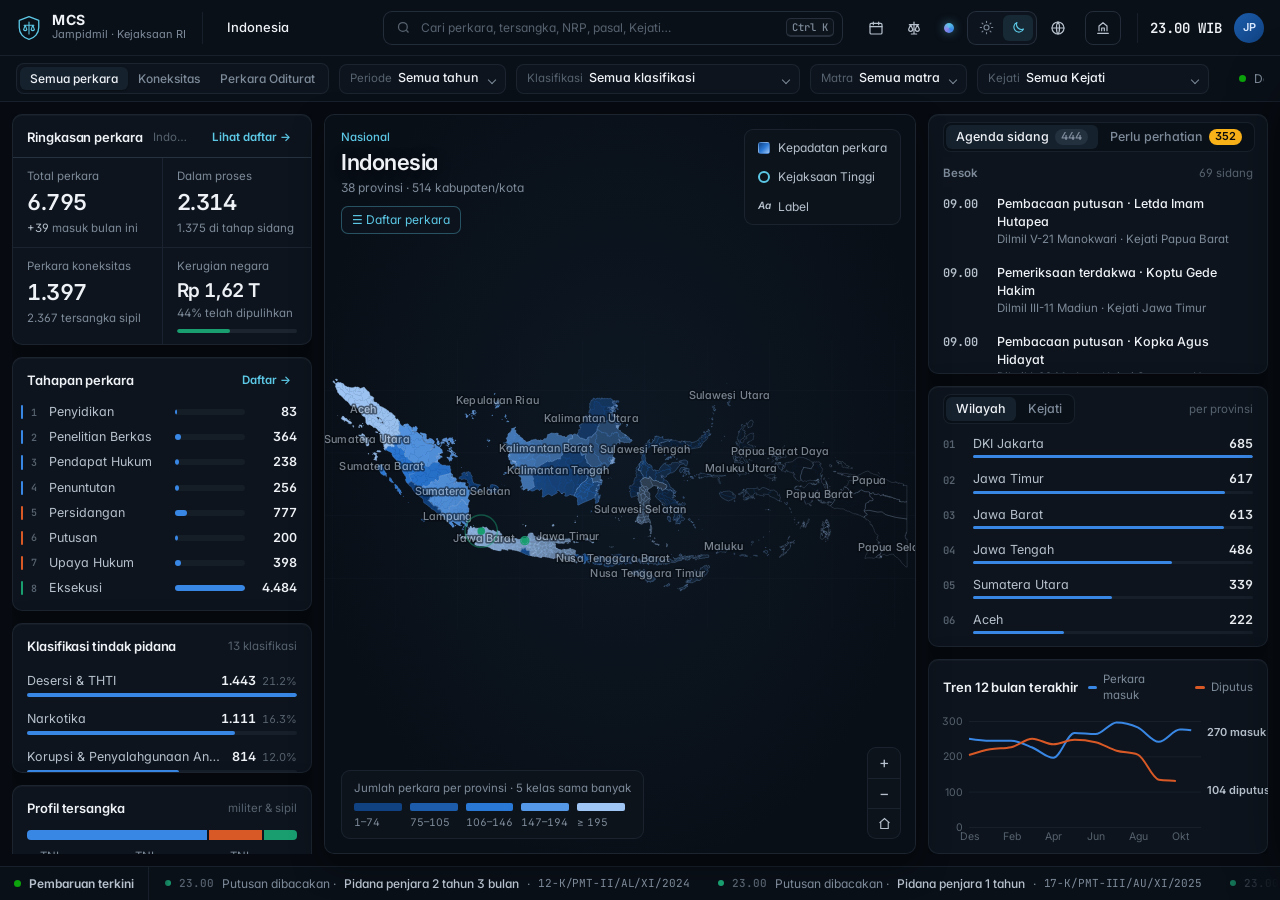
==== commit facbdc80: "Responsif: tampilan HP, fold, dan tablet untuk Command Center dan Workspace - Workspace: menu sampin" ====
--- a/index.html
+++ b/index.html
@@ -2,7 +2,7 @@
 <html lang="id">
 <head>
   <meta charset="UTF-8" />
-  <meta name="viewport" content="width=device-width, initial-scale=1.0" />
+  <meta name="viewport" content="width=device-width, initial-scale=1.0, viewport-fit=cover" />
   <title>MCS · Military Crime Superapps — Pusat Pemantauan Jampidmil</title>
   <meta name="theme-color" content="#070b11" />
   <script src="js/theme.js"></script>
@@ -10,6 +10,7 @@
   <link href="https://fonts.googleapis.com/css2?family=Inter:wght@400;500;600;700&family=JetBrains+Mono:wght@500;600&display=swap" rel="stylesheet" />
   <link rel="stylesheet" href="css/tokens.css" />
   <link rel="stylesheet" href="css/mcs.css" />
+  <link rel="stylesheet" href="css/responsive.css" />
 </head>
 <body>
   <!-- ============ INTRO (globe) ============ -->
@@ -43,6 +44,7 @@
         <span>Cari perkara, tersangka, NRP, pasal, Kejati…</span>
         <kbd>Ctrl K</kbd>
       </button>
+      <button class="tb icon more-btn" id="btn-more" aria-label="Menu lainnya" title="Menu"><svg viewBox="0 0 24 24"><circle cx="12" cy="5" r="1.6" /><circle cx="12" cy="12" r="1.6" /><circle cx="12" cy="19" r="1.6" /></svg></button>
       <div class="top-actions">
         <button class="tb" id="btn-agenda"><svg viewBox="0 0 24 24"><rect x="3" y="5" width="18" height="16" rx="2" /><path d="M3 10h18M8 3v4M16 3v4" /></svg><span>Agenda Sidang</span></button>
         <button class="tb" id="btn-legal"><svg viewBox="0 0 24 24"><path d="M12 3v18M5 7h14M7 7l-3 7a3 3 0 0 0 6 0zM17 7l-3 7a3 3 0 0 0 6 0zM8 21h8" /></svg><span>Pustaka Hukum</span></button>
@@ -143,6 +145,10 @@
       <div class="lab"><span class="live"></span>Pembaruan terkini</div>
       <div class="track" id="feed"></div>
     </footer>
+    <nav class="mtabs" id="mtabs" aria-label="Tampilan">
+      <button class="on" data-m="peta"><svg viewBox="0 0 24 24"><path d="M9 4 3 6v14l6-2 6 2 6-2V4l-6 2zM9 4v14M15 6v14" /></svg>Peta &amp; ringkasan</button>
+      <button data-m="agenda"><svg viewBox="0 0 24 24"><rect x="3" y="5" width="18" height="16" rx="2" /><path d="M3 10h18M8 3v4M16 3v4" /></svg>Agenda &amp; wilayah</button>
+    </nav>
   </div>
 
   <!-- ============ BERKAS PERKARA ============ -->
@@ -247,5 +253,6 @@
   <script src="js/list.js"></script>
   <script src="js/ai.js"></script>
   <script src="js/boot.js"></script>
+  <script src="js/mobile.js"></script>
 </body>
 </html>
--- a/css/responsive.css
+++ b/css/responsive.css
@@ -0,0 +1,209 @@
+/* =====================================================================
+   MCS — Tampilan responsif (HP, fold, tablet) untuk Command Center & Workspace
+   Titik patah: 1100px (tablet & fold terbuka) · 700px (HP & layar luar fold)
+   ===================================================================== */
+
+/* elemen yang hanya muncul di layar kecil */
+.menu-btn, .more-btn, .mtabs, .side-scrim { display: none; }
+
+/* ---------- Layar sentuh: target nyaman dan input tidak memicu zoom di iOS ---------- */
+@media (pointer: coarse) {
+  .btn, .tb, .ib, .seg button, .tabs button, .ni, .tabsv button, .chk { min-height: 40px; }
+  .theme-seg { height: 40px; }
+  .theme-seg button { width: 36px; height: 32px; }
+  input, select, textarea, .input, .select { font-size: 16px !important; }
+  .input, .select { min-height: 40px; }
+}
+
+/* =====================================================================
+   WORKSPACE (admin.html)
+   ===================================================================== */
+@media (max-width: 1024px) {
+  body { grid-template-columns: minmax(0, 1fr); height: 100dvh; }
+  .side { position: fixed; inset: 0 auto 0 0; width: min(300px, 86vw); z-index: 70; transform: translateX(-102%); transition: transform .3s var(--ease); }
+  body.nav-open .side { transform: none; box-shadow: 24px 0 60px rgba(var(--sh), .45); }
+  .side-scrim { display: block; position: fixed; inset: 0; z-index: 65; background: rgba(var(--scrim), var(--scrim-a)); opacity: 0; pointer-events: none; transition: opacity .25s; }
+  body.nav-open .side-scrim { opacity: 1; pointer-events: auto; }
+  .menu-btn { display: grid; flex: none; }
+  .top { padding: 0 12px; gap: 8px; }
+  .top .search-trigger { margin-left: auto; width: auto; flex: 0 1 280px; min-width: 0; }
+  .page { padding: 16px 14px 32px; }
+  .kpis { grid-template-columns: repeat(2, minmax(0, 1fr)); }
+  .g2, .g3 { grid-template-columns: minmax(0, 1fr); }
+  /* editor perkara */
+  .ed { grid-template-columns: minmax(0, 1fr); }
+  .tabsv { flex-direction: row; overflow-x: auto; position: static; gap: 4px; padding-bottom: 6px; scrollbar-width: none; }
+  .tabsv::-webkit-scrollbar { display: none; }
+  .tabsv button { flex: none; white-space: nowrap; }
+  .stepper { overflow-x: auto; grid-template-columns: repeat(8, minmax(104px, 1fr)); scrollbar-width: thin; }
+  .ch { flex-wrap: wrap; }
+  .ch .acts { width: 100%; flex-wrap: wrap; }
+  .ch .acts .btn { flex: 1 1 auto; }
+  /* wizard input perkara */
+  .wiz { grid-template-columns: minmax(0, 1fr); }
+  .wsteps { flex-direction: row; overflow-x: auto; position: static; gap: 6px; padding-bottom: 6px; scrollbar-width: none; }
+  .wsteps::-webkit-scrollbar { display: none; }
+  .ws { flex: none; grid-template-columns: 26px auto; padding: 6px 10px; border: 1px solid var(--line); border-radius: 999px; background: var(--panel); }
+  .ws span { display: none; }
+  .ws:not(.on) b { display: none; }
+  .ws:not(.on) { padding: 6px; }
+  /* tabel: geser mendatar di dalam kartu */
+  .tw { overflow-x: auto; }
+  .t { min-width: 760px; }
+  .form-foot { flex-wrap: wrap; }
+  .form-foot .note { width: 100%; margin: 0 0 2px; }
+  .rpts { grid-template-columns: repeat(auto-fill, minmax(min(260px, 100%), 1fr)); }
+  .pop { left: 8px; right: 8px; width: auto; top: 58px; }
+  .page .card { min-width: 0; }
+  .views { overflow-x: auto; flex-wrap: nowrap; scrollbar-width: none; }
+  .views::-webkit-scrollbar { display: none; }
+  .views button { flex: none; white-space: nowrap; }
+  .toolbar .input.grow { flex: 1 1 100%; min-width: 0; }
+  .toolbar .sel { flex: 1 1 150px; min-width: 0; }
+  .toolbar .sel select { width: 100%; min-width: 0; }
+  .demo-bar .select { width: 100%; min-width: 0; }
+}
+
+@media (max-width: 700px) {
+  .top .crumb { flex: 1 1 0; min-width: 0; overflow: hidden; }
+  .top .crumb a:not(:last-child), .top .crumb .sep { display: none; }
+  .top .search-trigger { flex: none; width: 36px; padding: 0; justify-content: center; }
+  .top .search-trigger span, .top .search-trigger kbd { display: none; }
+  .top > a.btn { font-size: 0; gap: 0; width: 36px; padding: 0; }
+  .top > a.btn svg { width: 16px; height: 16px; }
+  .page { padding: 14px 12px 28px; }
+  .ph { flex-wrap: wrap; align-items: flex-start; gap: 10px; }
+  .ph h1 { font-size: 19px; }
+  .ph .acts { margin-left: 0; width: 100%; flex-wrap: wrap; }
+  .ph .acts .btn { flex: 1 1 auto; }
+  .kpi b { font-size: 24px; }
+  .form { grid-template-columns: minmax(0, 1fr); }
+  .task { grid-template-columns: 30px minmax(0, 1fr); }
+  .task > :last-child { grid-column: 2; }
+  .ap { grid-template-columns: minmax(0, 1fr); }
+  .ap .btns { flex-wrap: wrap; }
+  .ap .diff { grid-template-columns: minmax(0, 1fr); gap: 6px; }
+  .ap .diff > span:nth-child(3) { display: none; }
+  .slot-h { flex-wrap: wrap; }
+  .cal .d { min-height: 54px; padding: 4px 5px; }
+  .cal .h { padding: 6px 2px; font-size: 10.5px; text-align: center; }
+  .cal .ev, .cal .mo, .cal .d .n em { display: none; }
+  .cal .d:has(.ev) { background: color-mix(in srgb, var(--s2) 9%, var(--panel)); }
+  .doc-preview { padding: 18px 14px; overflow-x: auto; }
+  .sum .row { flex-direction: column; gap: 2px; }
+  .sum .row b { text-align: left; }
+  .sum .row span { white-space: normal; }
+  /* jendela dialog menjadi lembar dari bawah */
+  .modal { padding: 0; place-items: end center; }
+  .modal.top { place-items: start center; padding: 8px; }
+  .mbox { width: 100%; max-height: 92dvh; border-radius: 16px 16px 0 0; }
+  .modal.top .mbox { border-radius: 14px; }
+  .mbox > header { padding: 16px 16px 10px; }
+  .mbox .mb { padding: 4px 16px 16px; }
+  .mbox .form-foot { position: sticky; bottom: 0; background: var(--panel); }
+}
+
+/* =====================================================================
+   COMMAND CENTER (index.html)
+   ===================================================================== */
+@media (max-width: 1100px) {
+  html, body { overflow: hidden; }
+  #app { grid-template-rows: auto auto minmax(0, 1fr) auto auto; height: 100dvh; inset: auto; top: 0; left: 0; right: 0; }
+  .topbar { height: 56px; gap: 8px; padding: 0 10px; }
+  .brand { padding-right: 10px; }
+  .brand div { display: none; }
+  .crumbs { flex: 1 1 0; }
+  .crumbs button:not(.cur), .crumbs .sep { display: none; }
+  .search-trigger { flex: none; min-width: 0; width: 38px; margin-left: 0; padding: 0; justify-content: center; }
+  .search-trigger span, .search-trigger kbd { display: none; }
+  .user { padding-left: 8px; }
+  .clock { display: none; }
+  .filterbar { overflow-x: auto; flex-wrap: nowrap; padding: 8px 12px; height: auto; scrollbar-width: none; }
+  .filterbar::-webkit-scrollbar { display: none; }
+  .filterbar > * { flex: none; }
+  .filterbar .sel:nth-of-type(3) { display: flex; }
+  .filterbar .scope, .filterbar .sp { display: none; }
+  /* dua tab: "Peta & ringkasan" (peta di atas, angka di bawah) dan "Agenda & wilayah" */
+  .grid { display: flex; flex-direction: column; position: relative; padding: 0; overflow: hidden; }
+  .grid > .col { overflow-y: auto; overflow-x: hidden; padding: 12px; width: 100%; max-width: 820px; margin: 0 auto; -webkit-overflow-scrolling: touch; flex: 1 1 0; min-height: 0; }
+  .grid > .map-panel { order: -1; flex: 0 0 auto; height: calc(84px + 47vw); max-height: 56%; border-radius: 0; border: 0; border-bottom: 1px solid var(--line); }
+  #map-wrap { inset: 84px 0 0 0; }
+  .hud.tl { top: -76px; }
+  #app[data-mtab="peta"] .grid > .col:last-child { display: none; }
+  #app[data-mtab="agenda"] .grid > .map-panel, #app[data-mtab="agenda"] .grid > .col:first-child { display: none; }
+  #app[data-mtab="agenda"] .grid > .col:last-child { display: flex; }
+  .grid > .col > .panel.grow { min-height: 320px; }
+  .legend { min-width: 0; left: 8px; bottom: 8px; max-width: calc(100% - 64px); padding: 7px 10px; }
+  .layers { right: 8px; top: 8px; }
+  .zoomctl { right: 8px; bottom: 8px; }
+  .coord { display: none; }
+  .hud.tl { left: 10px; }
+  .mtabs { display: flex; border-top: 1px solid var(--line); background: var(--bg-2); padding: 0 6px env(safe-area-inset-bottom, 0); z-index: 6; }
+  .mtabs button { flex: 1; display: flex; flex-direction: column; align-items: center; gap: 2px; padding: 7px 4px 8px; color: var(--txt-3); font-size: 11px; font-weight: 500; }
+  .mtabs button svg { width: 20px; height: 20px; fill: none; stroke: currentColor; stroke-width: 1.8; stroke-linecap: round; stroke-linejoin: round; }
+  .mtabs button.on { color: var(--accent); }
+  .feed { display: none; }
+  /* lembar penuh untuk dokumen, daftar, agenda, pustaka */
+  .sheet { width: 100vw; height: 100dvh; border-radius: 0; border: 0; }
+  .s-head { padding: 12px 14px; gap: 10px; flex-wrap: wrap; }
+  .s-head h2 { font-size: 17px; }
+  .s-tools { flex-wrap: wrap; }
+  .d-head { flex-wrap: wrap; padding: 14px 14px 10px; gap: 10px; }
+  .d-head h2 { font-size: 18px; max-width: none; }
+  .d-head .acts { margin-left: 0; width: 100%; flex-wrap: wrap; }
+  .d-progress { overflow-x: auto; grid-template-columns: repeat(8, minmax(96px, 1fr)); padding: 6px 14px 14px; }
+  .dossier .d-body, .d-body { display: block; overflow-y: auto; -webkit-overflow-scrolling: touch; }
+  .d-nav { flex-direction: row; overflow-x: auto; border-right: 0; border-bottom: 1px solid var(--line); padding: 8px 10px; scrollbar-width: none; position: sticky; top: 0; background: var(--panel); z-index: 2; }
+  .d-nav::-webkit-scrollbar { display: none; }
+  .d-nav button { flex: none; white-space: nowrap; }
+  .d-main { padding: 14px 14px 20px; overflow: visible; }
+  .d-side { border-left: 0; border-top: 1px solid var(--line); padding: 14px 14px 24px; }
+  .kv { grid-template-columns: minmax(96px, 150px) minmax(0, 1fr); gap: 8px 12px; }
+  .cl-sum { padding: 10px 14px; }
+  .cl-body { overflow: auto; }
+  .cl-t { min-width: 860px; }
+  .cl-foot { padding: 10px 14px; flex-wrap: wrap; }
+  .week { display: flex; overflow-x: auto; scroll-snap-type: x mandatory; }
+  .wd { flex: none; width: min(300px, 82vw); scroll-snap-align: start; }
+  .legal-body { display: block; overflow-y: auto; }
+  .lg-list { border-right: 0; border-bottom: 1px solid var(--line); max-height: 46vh; overflow-y: auto; }
+  .lg-detail { padding: 16px 14px 24px; }
+  #ai { width: 100vw; max-width: 100vw; }
+  .palette-wrap { padding: 8px; place-items: start center; }
+}
+
+/* tablet lanskap & fold terbuka lebar: peta di kiri, ringkasan di kanan */
+@media (min-width: 900px) and (max-width: 1100px) {
+  #app[data-mtab="peta"] .grid { display: grid; grid-template-columns: minmax(0, 1fr) 330px; }
+  #app[data-mtab="peta"] .grid > .map-panel { height: 100%; max-height: none; border-bottom: 0; border-right: 1px solid var(--line); }
+  #app[data-mtab="peta"] #map-wrap { inset: 0; }
+  #app[data-mtab="peta"] .hud.tl { top: 8px; }
+  #app[data-mtab="peta"] .grid > .col:first-child { display: flex; max-width: none; }
+}
+
+@media (max-width: 700px) {
+  .topbar { gap: 6px; padding: 0 8px; }
+  .brand { border-right: 0; padding-right: 4px; }
+  .more-btn { display: grid; }
+  /* tombol aksi masuk ke menu titik tiga */
+  .top-actions { position: fixed; top: 58px; right: 8px; z-index: 60; flex-direction: column; gap: 2px; min-width: 232px; padding: 6px; background: var(--panel-2); border: 1px solid var(--line-2); border-radius: 12px; box-shadow: 0 24px 60px rgba(var(--sh), .5); display: none; }
+  .top-actions.open { display: flex; }
+  .top-actions .tb { width: 100%; justify-content: flex-start; height: 42px; padding: 0 12px; }
+  .top-actions .tb span:not(.ai-dot) { display: inline; }
+  .top-actions .tb.icon { padding: 0 12px; }
+  .top-actions .tb.primary { margin-left: 0; }
+  .top-actions .theme-seg { align-self: stretch; justify-content: center; margin: 2px 0 4px; }
+  .top-actions .theme-seg button { flex: 1; width: auto; }
+  .avatar { width: 28px; height: 28px; }
+  .grid > .col { padding: 10px; }
+  .legend .t { font-size: 11px; }
+  .hud .nm { font-size: 19px; }
+  .hud .sub { font-size: 11px; }
+  .hud-acts { flex-wrap: wrap; }
+  .hud.layers { display: none; }
+  .legend { display: none; }
+  .top-actions #btn-globe::after { content: 'Tampilan globe'; }
+  .tiles { grid-template-columns: repeat(2, minmax(0, 1fr)); }
+  .d-head .acts .btn { flex: 1 1 auto; }
+  .s-head .eyebrow { font-size: 11px; }
+}
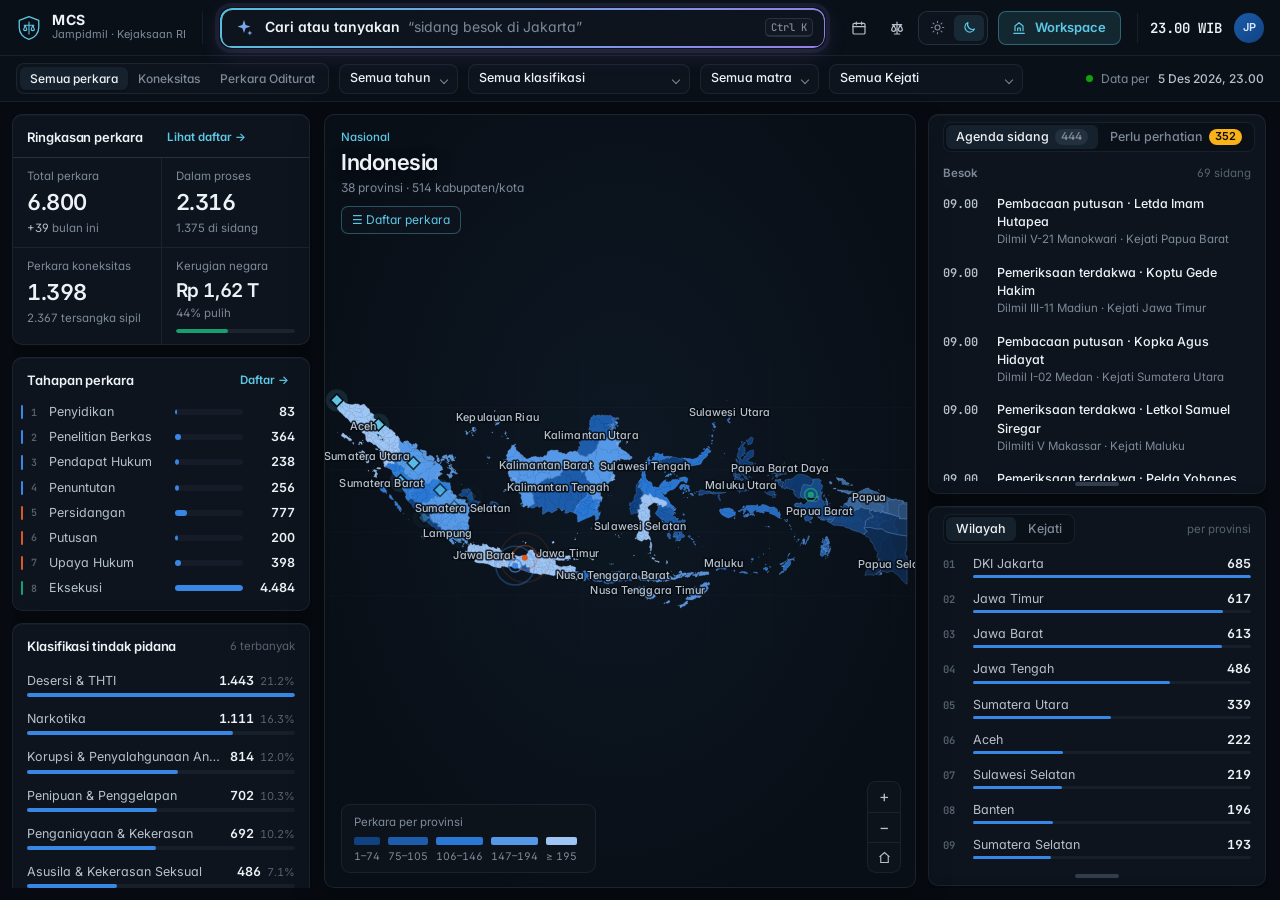
==== commit 411c48b9: "Pencarian AI satu pintu, kartu tahap, panel dapat diatur, bilah gulir imersif, penyederhanaan tampil" ====
--- a/index.html
+++ b/index.html
@@ -11,6 +11,7 @@
   <link rel="stylesheet" href="css/tokens.css" />
   <link rel="stylesheet" href="css/mcs.css" />
   <link rel="stylesheet" href="css/responsive.css" />
+  <link rel="stylesheet" href="css/smartsearch.css" />
 </head>
 <body>
   <!-- ============ INTRO (globe) ============ -->
@@ -38,19 +39,16 @@
         <svg viewBox="0 0 48 48"><use href="#mark" /></svg>
         <div><b>MCS</b><span>Jampidmil · Kejaksaan RI</span></div>
       </a>
-      <nav class="crumbs" id="crumbs" aria-label="Wilayah"></nav>
       <button class="search-trigger" id="open-palette">
         <svg viewBox="0 0 24 24"><circle cx="11" cy="11" r="7" /><path d="m20 20-3.5-3.5" /></svg>
-        <span>Cari perkara, tersangka, NRP, pasal, Kejati…</span>
+        <span>Cari perkara, tersangka, NRP…</span>
         <kbd>Ctrl K</kbd>
       </button>
       <button class="tb icon more-btn" id="btn-more" aria-label="Menu lainnya" title="Menu"><svg viewBox="0 0 24 24"><circle cx="12" cy="5" r="1.6" /><circle cx="12" cy="12" r="1.6" /><circle cx="12" cy="19" r="1.6" /></svg></button>
       <div class="top-actions">
         <button class="tb" id="btn-agenda"><svg viewBox="0 0 24 24"><rect x="3" y="5" width="18" height="16" rx="2" /><path d="M3 10h18M8 3v4M16 3v4" /></svg><span>Agenda Sidang</span></button>
         <button class="tb" id="btn-legal"><svg viewBox="0 0 24 24"><path d="M12 3v18M5 7h14M7 7l-3 7a3 3 0 0 0 6 0zM17 7l-3 7a3 3 0 0 0 6 0zM8 21h8" /></svg><span>Pustaka Hukum</span></button>
-        <button class="tb" id="btn-ai"><span class="ai-dot"></span><span>Asisten</span></button>
         <div class="theme-seg" role="group" aria-label="Tema tampilan"><button type="button" data-theme-set="light" title="Mode terang" aria-label="Mode terang"><svg viewBox="0 0 24 24"><circle cx="12" cy="12" r="4" /><path d="M12 2v2M12 20v2M4.9 4.9l1.4 1.4M17.7 17.7l1.4 1.4M2 12h2M20 12h2M4.9 19.1l1.4-1.4M17.7 6.3l1.4-1.4" /></svg></button><button type="button" data-theme-set="dark" title="Mode gelap" aria-label="Mode gelap"><svg viewBox="0 0 24 24"><path d="M20 14.5A8 8 0 0 1 9.5 4 8 8 0 1 0 20 14.5z" /></svg></button></div>
-        <button class="tb icon" id="btn-globe" title="Tampilan globe"><svg viewBox="0 0 24 24"><circle cx="12" cy="12" r="9" /><path d="M3 12h18M12 3c-3 3-3 15 0 18M12 3c3 3 3 15 0 18" /></svg></button>
         <a class="tb primary" href="admin.html"><svg viewBox="0 0 24 24"><path d="M4 20h16M6 16V9l6-5 6 5v7" /><path d="M10 16v-4h4v4" /></svg><span>Workspace</span></a>
       </div>
       <div class="user">
@@ -69,7 +67,7 @@
       <label class="sel"><span>Kejati</span><select id="f-kejati"></select></label>
       <div class="chips" id="chips"></div>
       <span class="sp"></span>
-      <div class="scope"><span class="live"></span>Data per <b id="asof">—</b> · Cakupan <b>Nasional</b></div>
+      <div class="scope"><span class="live"></span>Data per <b id="asof">—</b></div>
     </div>
 
     <main class="grid">
@@ -88,10 +86,10 @@
           <div class="stages" id="stages"></div>
         </section>
         <section class="panel grow min" data-reveal>
-          <header><h3>Klasifikasi tindak pidana</h3><span class="aux" id="cat-aux">13 klasifikasi</span></header>
+          <header><h3>Klasifikasi tindak pidana</h3><span class="aux" id="cat-aux">6 terbanyak</span></header>
           <div class="body scroll" id="cats"></div>
         </section>
-        <section class="panel" data-reveal>
+        <section class="panel" data-reveal hidden>
           <header><h3>Profil tersangka</h3><span class="aux">militer &amp; sipil</span></header>
           <div class="body" id="profile"></div>
         </section>
@@ -101,12 +99,13 @@
         <div id="map-wrap">
           <svg id="map" role="img" aria-label="Peta sebaran perkara pidana militer"></svg>
           <div class="hud tl">
+            <nav class="crumbs hud-crumbs" id="crumbs" aria-label="Jalur wilayah"></nav>
             <div class="lvl" id="m-lvl">Nasional</div>
             <div class="nm" id="m-nm">Indonesia</div>
             <div class="sub" id="m-sub">38 provinsi · 514 kabupaten/kota</div>
             <div class="hud-acts"><button class="back hidden" id="m-back">← Kembali</button><button class="back list" data-list="" id="m-list">☰ Daftar perkara</button></div>
           </div>
-          <div class="hud tr layers" id="layers">
+          <div class="hud tr layers" id="layers" hidden>
             <button data-layer="heat" class="on"><i class="sw heat"></i>Kepadatan perkara</button>
             <button data-layer="court" class="on"><i class="sw court"></i>Kejaksaan Tinggi</button>
             <button data-layer="lbl" class="on"><i class="sw lbl"></i>Label</button>
@@ -170,17 +169,18 @@
       <header class="s-head">
         <div><div class="eyebrow" id="cl-scope">Daftar perkara</div><h2 id="cl-title">Daftar perkara</h2></div>
         <div class="s-tools">
-          <input class="input" id="cl-q" placeholder="Cari nomor, tersangka, satuan…" style="width:260px" />
+          <input class="input" id="cl-q" placeholder="Cari nomor, nama, satuan" style="width:240px" />
           <div class="seg" id="cl-jenis"><button data-v="" class="on">Semua</button><button data-v="koneksitas">Koneksitas</button><button data-v="oditurat">Oditurat</button></div>
           <label class="sel"><span>Klasifikasi</span><select id="cl-cat"></select></label>
-          <label class="sel"><span>Urutkan</span><select id="cl-sort"><option value="upd">Terakhir diperbarui</option><option value="new">Tanggal terbaru</option><option value="old">Paling lama di tahap</option><option value="rugi">Kerugian terbesar</option><option value="sidang">Sidang terdekat</option></select></label>
+          <label class="sel"><span>Tahap</span><select id="cl-stage"></select></label>
+          <label class="sel"><span>Urutkan</span><select id="cl-sort"><option value="upd">Terbaru diperbarui</option><option value="new">Tanggal masuk</option><option value="old">Paling lama di tahap</option><option value="rugi">Kerugian terbesar</option><option value="sidang">Sidang terdekat</option></select></label>
           <button class="btn" id="cl-exp"><svg viewBox="0 0 24 24"><path d="M12 4v11M7 10l5 5 5-5M5 20h14" /></svg>Ekspor</button>
         </div>
         <button class="x" data-close aria-label="Tutup">×</button>
       </header>
       <div class="cl-sum" id="cl-sum"></div>
       <div class="cl-tabs" id="cl-tabs"></div>
-      <div class="cl-body scroll"><table class="cl-t"><thead><tr><th>Nomor perkara</th><th>Tersangka</th><th>Jenis &amp; klasifikasi</th><th>Tahap</th><th>Kejati · peradilan</th><th>Sidang berikutnya</th><th class="r">Kerugian</th><th>Diperbarui</th></tr></thead><tbody id="cl-rows"></tbody></table></div>
+      <div class="cl-body scroll"><table class="cl-t"><thead><tr><th>Nomor perkara</th><th>Tersangka</th><th>Klasifikasi</th><th>Tahap</th><th>Sidang</th><th class="r">Kerugian</th></tr></thead><tbody id="cl-rows"></tbody></table></div>
       <footer class="cl-foot" id="cl-foot"></footer>
     </div>
   </div>
@@ -214,18 +214,6 @@
       </div>
     </div>
   </div>
-
-  <!-- ============ ASISTEN ============ -->
-  <aside id="ai" aria-hidden="true">
-    <header>
-      <span class="ai-dot big"></span>
-      <div><b>Asisten Analisis</b><span>Menjawab dari data dalam cakupan akses Anda</span></div>
-      <button class="x" id="ai-x" aria-label="Tutup">×</button>
-    </header>
-    <div class="ai-msgs scroll" id="ai-msgs"></div>
-    <div class="ai-sugg" id="ai-sugg"></div>
-    <form class="ai-in" id="ai-form"><input id="ai-input" placeholder="Tanyakan sesuatu tentang perkara…" autocomplete="off" /><button aria-label="Kirim"><svg viewBox="0 0 24 24"><path d="M5 12h14M13 6l6 6-6 6" /></svg></button></form>
-  </aside>
 
   <!-- ============ COMMAND PALETTE ============ -->
   <div class="overlay palette-wrap" id="palette" aria-hidden="true">
@@ -253,6 +241,9 @@
   <script src="js/list.js"></script>
   <script src="js/ai.js"></script>
   <script src="js/boot.js"></script>
+  <script src="js/saran.js"></script>
+  <script src="js/smartsearch.js"></script>
+  <script src="js/panelsize.js"></script>
   <script src="js/mobile.js"></script>
 </body>
 </html>
--- a/css/tokens.css
+++ b/css/tokens.css
@@ -111,10 +111,13 @@
 a { color: inherit; text-decoration: none; }
 svg { display: block; }
 ::selection { background: var(--accent-2); }
-::-webkit-scrollbar { width: 8px; height: 8px; }
-::-webkit-scrollbar-thumb { background: rgba(var(--tint), 0.16); border-radius: 8px; border: 2px solid transparent; background-clip: padding-box; }
-::-webkit-scrollbar-thumb:hover { background-color: rgba(var(--tint), 0.3); }
-::-webkit-scrollbar-track { background: transparent; }
+/* Bilah gulir: tipis, tanpa latar, dan baru tampak saat area diarahkan kursor (kesan imersif) */
+::-webkit-scrollbar { width: 10px; height: 10px; background: transparent; }
+::-webkit-scrollbar-track, ::-webkit-scrollbar-corner { background: transparent; }
+::-webkit-scrollbar-thumb { background-color: transparent; border-radius: 10px; border: 3px solid transparent; background-clip: padding-box; }
+*:hover::-webkit-scrollbar-thumb { background-color: rgba(var(--tint), 0.26); }
+::-webkit-scrollbar-thumb:hover { background-color: rgba(var(--tint), 0.5); }
+@supports (-moz-appearance: none) { * { scrollbar-width: thin; scrollbar-color: transparent transparent; } *:hover { scrollbar-color: rgba(var(--tint), 0.3) transparent; } }
 :focus-visible { outline: 2px solid var(--accent); outline-offset: 2px; border-radius: 4px; }
 
 .mono { font-family: var(--mono); font-size: .92em; letter-spacing: -.01em; }
--- a/css/mcs.css
+++ b/css/mcs.css
@@ -23,7 +23,7 @@
 .globe-return { position: absolute; left: 50%; bottom: 32px; transform: translateX(-50%); }
 
 /* ---------------- App shell ---------------- */
-#app { position: fixed; inset: 0; display: grid; grid-template-rows: 56px 46px 1fr 34px; opacity: 0; transition: opacity .6s var(--ease); }
+#app { position: fixed; inset: 0; display: grid; grid-template-rows: 56px 46px 1fr; opacity: 0; transition: opacity .6s var(--ease); }
 #app.show { opacity: 1; }
 
 .topbar { display: flex; align-items: center; gap: 16px; padding: 0 16px; border-bottom: 1px solid var(--line); background: var(--bg-2); position: relative; z-index: 5; }
@@ -85,8 +85,7 @@
 
 /* grid */
 .grid { display: grid; grid-template-columns: 330px minmax(0, 1fr) 370px; gap: 12px; padding: 12px; min-height: 0; }
-.col { display: flex; flex-direction: column; gap: 12px; min-height: 0; overflow-y: auto; scrollbar-width: none; }
-.col::-webkit-scrollbar { display: none; }
+.col { display: flex; flex-direction: column; gap: 12px; min-height: 0; overflow-y: auto; }
 .panel { background: var(--panel); border: 1px solid var(--line); border-radius: var(--r); display: flex; flex-direction: column; min-height: 0; box-shadow: var(--shadow); }
 .panel.grow { flex: 1; }
 .col > .panel:not(.grow) { flex: none; }
@@ -509,7 +508,7 @@
 .cs i { width: 8px; height: 8px; border-radius: 50%; }
 .cs b { color: var(--txt); font-weight: 600; font-variant-numeric: tabular-nums; font-size: 13px; }
 .cs b small { font-weight: 400; color: var(--txt-3); font-size: 11.5px; }
-.cl-tabs { display: flex; gap: 2px; padding: 8px 16px 0; border-bottom: 1px solid var(--line); overflow-x: auto; scrollbar-width: thin; flex: none; }
+.cl-tabs { display: flex; gap: 2px; padding: 8px 16px 0; border-bottom: 1px solid var(--line); overflow-x: auto; flex: none; }
 .cl-tabs button { display: flex; align-items: center; gap: 6px; padding: 8px 9px 10px; color: var(--txt-3); font-weight: 500; white-space: nowrap; position: relative; transition: color .15s; }
 .cl-tabs button:hover { color: var(--txt); }
 .cl-tabs button.on { color: var(--txt); }
@@ -539,3 +538,27 @@
 .cl-foot .pg { font-variant-numeric: tabular-nums; }
 #caselist .s-head { flex-wrap: wrap; }
 #caselist .s-tools { flex-wrap: wrap; }
+
+/* ---------------- Penyederhanaan tampilan ---------------- */
+.feed { display: none; }
+.cl-sum { display: none; }
+.hud.layers[hidden] { display: none; }
+.ktag { display: inline-block; margin-left: 6px; padding: 1px 7px; border-radius: 999px; font-size: 11px; font-weight: 500; color: var(--accent); background: var(--accent-d); vertical-align: 1px; }
+.cl-t th { padding: 11px 18px; }
+.cl-t td { padding: 13px 18px; font-size: 13px; vertical-align: middle; }
+.cl-t .sub { margin-top: 2px; }
+.cl-tabs { padding: 6px 20px 0; }
+.cl-tabs button { padding: 10px 12px 12px; font-size: 13px; }
+.cl-foot { padding: 10px 20px; }
+.panel[hidden] { display: none !important; }
+.filterbar .sel span { display: none; }
+#ov-scope { display: none; }
+
+/* ---------------- Panel kolom: tinggi nyaman, bisa digulir dan diatur ---------------- */
+.col > .panel.grow { flex: none; height: var(--ph, 380px); min-height: 180px; }
+.col > .panel.grow.min { min-height: 180px; }
+.col { padding-right: 2px; }
+.rz { flex: none; height: 18px; margin-top: -6px; cursor: ns-resize; display: grid; place-items: center; touch-action: none; outline: 0; }
+.rz::after { content: ''; width: 44px; height: 4px; border-radius: 4px; background: var(--line-3); transition: background .15s, width .2s; }
+.rz:hover::after, .rz:focus-visible::after, .rz.drag::after { background: var(--accent); width: 68px; }
+.panel.resizing { user-select: none; box-shadow: 0 0 0 1px var(--accent), var(--shadow); }
--- a/css/responsive.css
+++ b/css/responsive.css
@@ -35,7 +35,7 @@
   .tabsv { flex-direction: row; overflow-x: auto; position: static; gap: 4px; padding-bottom: 6px; scrollbar-width: none; }
   .tabsv::-webkit-scrollbar { display: none; }
   .tabsv button { flex: none; white-space: nowrap; }
-  .stepper { overflow-x: auto; grid-template-columns: repeat(8, minmax(104px, 1fr)); scrollbar-width: thin; }
+  .stepper { overflow-x: auto; grid-template-columns: repeat(8, minmax(104px, 1fr)); }
   .ch { flex-wrap: wrap; }
   .ch .acts { width: 100%; flex-wrap: wrap; }
   .ch .acts .btn { flex: 1 1 auto; }
@@ -108,12 +108,10 @@
    ===================================================================== */
 @media (max-width: 1100px) {
   html, body { overflow: hidden; }
-  #app { grid-template-rows: auto auto minmax(0, 1fr) auto auto; height: 100dvh; inset: auto; top: 0; left: 0; right: 0; }
+  #app { grid-template-rows: auto auto minmax(0, 1fr) auto; height: 100dvh; inset: auto; top: 0; left: 0; right: 0; }
   .topbar { height: 56px; gap: 8px; padding: 0 10px; }
   .brand { padding-right: 10px; }
   .brand div { display: none; }
-  .crumbs { flex: 1 1 0; }
-  .crumbs button:not(.cur), .crumbs .sep { display: none; }
   .search-trigger { flex: none; min-width: 0; width: 38px; margin-left: 0; padding: 0; justify-content: center; }
   .search-trigger span, .search-trigger kbd { display: none; }
   .user { padding-left: 8px; }
@@ -161,7 +159,7 @@
   .kv { grid-template-columns: minmax(96px, 150px) minmax(0, 1fr); gap: 8px 12px; }
   .cl-sum { padding: 10px 14px; }
   .cl-body { overflow: auto; }
-  .cl-t { min-width: 860px; }
+  .cl-t { min-width: 680px; }
   .cl-foot { padding: 10px 14px; flex-wrap: wrap; }
   .week { display: flex; overflow-x: auto; scroll-snap-type: x mandatory; }
   .wd { flex: none; width: min(300px, 82vw); scroll-snap-align: start; }
@@ -207,3 +205,9 @@
   .d-head .acts .btn { flex: 1 1 auto; }
   .s-head .eyebrow { font-size: 11px; }
 }
+@media (max-width: 700px) {
+  #caselist .s-tools { flex-wrap: nowrap; overflow-x: auto; width: 100%; scrollbar-width: none; padding-bottom: 2px; }
+  #caselist .s-tools::-webkit-scrollbar { display: none; }
+  #caselist .s-tools > * { flex: none; }
+  #caselist .s-tools #cl-q { width: 200px !important; }
+}
--- a/css/smartsearch.css
+++ b/css/smartsearch.css
@@ -0,0 +1,167 @@
+/* =====================================================================
+   MCS — Pencarian pintar (gaya asisten AI)
+   ===================================================================== */
+:root { --ai-b: #9a86f2; }
+[data-theme="light"] { --ai-b: #6b4fd8; }
+
+/* kolom di bilah atas */
+.search-trigger.ai-search { position: relative; border-color: transparent; background: var(--panel); color: var(--txt-3); isolation: isolate; }
+.search-trigger.ai-search::before { content: ''; position: absolute; inset: 0; border-radius: inherit; padding: 1px; z-index: -1; pointer-events: none;
+  background: linear-gradient(120deg, var(--accent), var(--ai-b), var(--s1), var(--accent)); background-size: 300% 100%; opacity: .55; transition: opacity .25s;
+  -webkit-mask: linear-gradient(#000 0 0) content-box, linear-gradient(#000 0 0); -webkit-mask-composite: xor; mask-composite: exclude; }
+.search-trigger.ai-search:hover { color: var(--txt-2); }
+.search-trigger.ai-search:hover::before { opacity: 1; animation: ssflow 4s linear infinite; }
+.search-trigger.ai-search .ss-spark { width: 17px; height: 17px; flex: none; stroke: none; fill: url(#ss-grad); }
+.search-trigger.ai-search span { color: var(--txt-2); }
+
+/* jendela pencarian */
+.ss-wrap { position: fixed; inset: 0; z-index: 95; display: flex; justify-content: center; align-items: flex-start; padding: 11vh 14px 14px; background: rgba(var(--scrim), var(--scrim-a)); backdrop-filter: blur(7px); opacity: 0; visibility: hidden; transition: opacity .2s, visibility .2s; }
+.ss-wrap.on { opacity: 1; visibility: visible; }
+.ss-panel { position: relative; width: min(720px, 100%); max-height: 78vh; display: flex; flex-direction: column; background: var(--panel); border-radius: 18px; transform: translateY(-8px) scale(.985); transition: transform .28s var(--ease); isolation: isolate;
+  box-shadow: 0 30px 90px rgba(var(--sh), .5), 0 0 90px color-mix(in srgb, var(--ai-b) 16%, transparent); }
+.ss-wrap.on .ss-panel { transform: none; }
+.ss-panel::before { content: ''; position: absolute; inset: -1px; border-radius: 19px; padding: 1.5px; z-index: -1; pointer-events: none;
+  background: linear-gradient(120deg, var(--accent), var(--ai-b), var(--s1), var(--accent)); background-size: 300% 100%; animation: ssflow 7s linear infinite;
+  -webkit-mask: linear-gradient(#000 0 0) content-box, linear-gradient(#000 0 0); -webkit-mask-composite: xor; mask-composite: exclude; }
+@keyframes ssflow { to { background-position: 300% 0; } }
+
+.ss-in { display: flex; align-items: center; gap: 12px; padding: 0 16px 0 18px; height: 62px; border-bottom: 1px solid var(--line); flex: none; }
+.ss-ic { width: 24px; height: 24px; flex: none; animation: sspulse 3s ease-in-out infinite; }
+@keyframes sspulse { 50% { transform: scale(1.12) rotate(8deg); } }
+.ss-in input { flex: 1; min-width: 0; height: 100%; background: transparent; border: 0; outline: 0; font-size: 17px; color: var(--txt); }
+.ss-in input::placeholder { color: var(--txt-4); }
+.ss-esc { font: 500 11px var(--mono); color: var(--txt-3); border: 1px solid var(--line-2); border-radius: 6px; padding: 3px 7px; background: rgba(var(--ink), .03); }
+.ss-esc:hover { color: var(--txt); border-color: var(--line-3); }
+
+.ss-body { overflow-y: auto; padding: 6px 14px 16px; min-height: 0; flex: 1; overscroll-behavior: contain; }
+.ss-sec { font-size: 11.5px; font-weight: 600; color: var(--txt-3); padding: 14px 4px 8px; }
+.ss-sugg { display: grid; grid-template-columns: repeat(2, minmax(0, 1fr)); gap: 8px; }
+.ss-card { display: flex; align-items: center; gap: 11px; padding: 11px 13px; border-radius: 12px; background: var(--panel-2); border: 1px solid var(--line); text-align: left; font-size: 13.5px; color: var(--txt-2); transition: border-color .15s, background .15s, transform .15s; animation: ssin .35s var(--ease) both; }
+.ss-card:hover { border-color: color-mix(in srgb, var(--ai-b) 55%, transparent); background: color-mix(in srgb, var(--ai-b) 7%, var(--panel-2)); color: var(--txt); transform: translateY(-1px); }
+.ss-cic { width: 30px; height: 30px; flex: none; border-radius: 9px; display: grid; place-items: center; background: color-mix(in srgb, var(--ai-b) 14%, transparent); color: var(--ai-b); }
+.ss-cic svg { width: 16px; height: 16px; fill: none; stroke: currentColor; stroke-width: 1.9; stroke-linecap: round; stroke-linejoin: round; }
+@keyframes ssin { from { opacity: 0; transform: translateY(6px); } to { opacity: 1; transform: none; } }
+.ss-cmds { display: flex; flex-wrap: wrap; gap: 8px; }
+.ss-cmd { display: inline-flex; align-items: center; gap: 8px; height: 34px; padding: 0 13px; border-radius: 999px; border: 1px solid var(--line-2); color: var(--txt-2); font-size: 12.5px; transition: border-color .15s, color .15s; }
+.ss-cmd:hover { border-color: var(--accent); color: var(--accent); }
+.ss-cmd svg { width: 15px; height: 15px; fill: none; stroke: currentColor; stroke-width: 1.9; stroke-linecap: round; stroke-linejoin: round; }
+
+/* jawaban */
+.ss-ans { margin-top: 10px; padding: 16px 18px 16px; border-radius: 14px; background: linear-gradient(180deg, color-mix(in srgb, var(--ai-b) 9%, transparent), color-mix(in srgb, var(--accent) 5%, transparent)); border: 1px solid color-mix(in srgb, var(--ai-b) 28%, transparent); }
+.ss-tag { display: flex; align-items: center; gap: 8px; font-size: 12px; font-weight: 600; color: var(--ai-b); margin-bottom: 10px; }
+.ss-tag .ss-spark { width: 16px; height: 16px; }
+.ss-dots { display: inline-flex; gap: 3px; margin-left: 2px; }
+.ss-dots b { width: 5px; height: 5px; border-radius: 50%; background: var(--ai-b); animation: ssblink 1.1s infinite; }
+.ss-dots b:nth-child(2) { animation-delay: .15s; } .ss-dots b:nth-child(3) { animation-delay: .3s; }
+@keyframes ssblink { 0%, 80%, 100% { opacity: .2; } 40% { opacity: 1; } }
+.ss-chips { display: flex; flex-wrap: wrap; gap: 6px; margin-bottom: 12px; }
+.ss-chip { display: inline-flex; align-items: center; gap: 6px; height: 26px; padding: 0 10px; border-radius: 999px; font-size: 12px; color: var(--txt); background: var(--panel); border: 1px solid var(--line-2); animation: ssin .3s var(--ease) both; }
+.ss-chip em { font-style: normal; font-size: 10.5px; color: var(--txt-3); text-transform: uppercase; letter-spacing: .05em; }
+.ss-sum { font-size: 16.5px; line-height: 1.55; color: var(--txt-2); margin: 0; }
+.ss-sum .w { opacity: 0; transition: opacity .25s; }
+.ss-sum .w.on { opacity: 1; }
+.ss-sum .w.b { color: var(--txt); font-weight: 600; }
+.ss-skel { display: grid; gap: 8px; margin-top: 4px; }
+.ss-skel i { height: 12px; border-radius: 6px; background: linear-gradient(90deg, rgba(var(--tint), .08), rgba(var(--tint), .18), rgba(var(--tint), .08)); background-size: 200% 100%; animation: ssshim 1.2s linear infinite; }
+.ss-skel i:nth-child(2) { width: 62%; }
+@keyframes ssshim { to { background-position: -200% 0; } }
+.ss-stats { display: flex; gap: 22px; margin: 14px 0 2px; }
+.ss-stats b { display: block; font-size: 22px; font-weight: 600; letter-spacing: -.02em; color: var(--txt); font-variant-numeric: tabular-nums; }
+.ss-stats span { font-size: 11.5px; color: var(--txt-3); }
+.ss-act { display: flex; flex-wrap: wrap; gap: 8px; margin-top: 14px; }
+.ss-btn { display: inline-flex; align-items: center; gap: 8px; height: 36px; padding: 0 14px; border-radius: 10px; border: 1px solid var(--line-2); font-size: 13px; font-weight: 500; color: var(--txt-2); background: var(--panel); transition: border-color .15s, color .15s, background .15s; }
+.ss-btn:hover { border-color: var(--line-3); color: var(--txt); }
+.ss-btn.primary { border: 0; color: #fff; font-weight: 600; background: linear-gradient(120deg, var(--accent), var(--ai-b)); }
+:root:not([data-theme="light"]) .ss-btn.primary { color: #07131c; }
+.ss-btn.primary:hover { filter: brightness(1.08); }
+.ss-btn.primary kbd { font: 500 10px var(--mono); padding: 1px 5px; border-radius: 4px; background: rgba(var(--sh), .18); color: inherit; border: 0; }
+.ss-btn.ghost { border-color: transparent; background: transparent; color: var(--txt-3); }
+.ss-list { display: grid; gap: 2px; }
+.ss-it { display: grid; grid-template-columns: 3px minmax(0, 1fr) auto; align-items: center; gap: 12px; padding: 10px 10px 10px 8px; border-radius: 10px; cursor: pointer; transition: background .12s; }
+.ss-it.on, .ss-it:hover { background: rgba(var(--tint), .08); }
+.ss-bar { align-self: stretch; border-radius: 3px; }
+.ss-it b { display: block; font-weight: 500; font-size: 13.5px; white-space: nowrap; overflow: hidden; text-overflow: ellipsis; }
+.ss-it > div > span { display: block; font-size: 12px; color: var(--txt-3); white-space: nowrap; overflow: hidden; text-overflow: ellipsis; margin-top: 1px; }
+.ss-foot { display: flex; gap: 16px; align-items: center; padding: 10px 18px; border-top: 1px solid var(--line); font-size: 11.5px; color: var(--txt-4); flex: none; }
+.ss-foot span { display: flex; gap: 4px; align-items: center; }
+.ss-note { margin-left: auto; }
+
+@media (max-width: 700px) {
+  .ss-wrap { padding: 0; }
+  .ss-panel { width: 100%; max-height: none; height: 100dvh; border-radius: 0; }
+  .ss-panel::before { display: none; }
+  .ss-in { height: 56px; padding: 0 12px 0 14px; }
+  .ss-in input { font-size: 16px; }
+  .ss-sugg { grid-template-columns: minmax(0, 1fr); }
+  .ss-sum { font-size: 15.5px; }
+  .ss-foot { display: none; }
+  .ss-it { grid-template-columns: 3px minmax(0, 1fr); }
+  .ss-it .pill { display: none; }
+}
+@media (prefers-reduced-motion: reduce) {
+  .ss-panel::before, .search-trigger.ai-search:hover::before, .ss-ic, .ss-dots b, .ss-skel i { animation: none; }
+}
+
+.ss-dym { display: flex; flex-wrap: wrap; align-items: center; gap: 6px; margin-top: 12px; font-size: 12.5px; color: var(--txt-3); }
+.ss-dymb { cursor: pointer; text-transform: capitalize; color: var(--ai-b); border-color: color-mix(in srgb, var(--ai-b) 40%, transparent); }
+.ss-dymb:hover { background: color-mix(in srgb, var(--ai-b) 12%, var(--panel)); }
+
+
+
+/* ---------- Pencarian jadi sorotan utama di bilah atas ---------- */
+.topbar .search-trigger.ai-search { flex: 1 1 560px; min-width: 300px; max-width: 760px; height: 42px; margin: 0 auto; padding: 0 12px 0 14px; font-size: 14px; border-radius: 12px; gap: 11px;
+  box-shadow: 0 0 0 4px color-mix(in srgb, var(--ai-b) 9%, transparent), 0 6px 22px color-mix(in srgb, var(--ai-b) 14%, transparent); }
+.topbar .search-trigger.ai-search::before { opacity: .95; animation: ssflow 9s linear infinite; padding: 1.5px; }
+.topbar .search-trigger.ai-search .ss-spark { width: 20px; height: 20px; animation: sspulse 3.4s ease-in-out infinite; }
+.topbar .search-trigger.ai-search span { font-size: 14px; }
+.topbar .search-trigger.ai-search:hover { box-shadow: 0 0 0 5px color-mix(in srgb, var(--ai-b) 14%, transparent), 0 8px 28px color-mix(in srgb, var(--ai-b) 22%, transparent); }
+
+/* jalur wilayah pindah ke atas peta */
+.hud.tl .hud-crumbs { pointer-events: auto; margin: 0 0 8px -8px; flex-wrap: wrap; overflow: visible; }
+.hud-crumbs button { padding: 3px 8px; font-size: 12px; }
+.hud-crumbs:has(.cur:only-child) { display: none; }
+@media (max-width: 899px) { .hud-crumbs { display: none; } }
+
+/* tablet & HP: kolom pencarian memenuhi lebar yang tersisa */
+@media (max-width: 1100px) {
+  .topbar .search-trigger.ai-search { flex: 1 1 auto; min-width: 0; max-width: none; width: auto; height: 40px; margin: 0; padding: 0 12px; justify-content: flex-start; }
+  .topbar .search-trigger.ai-search span { display: block; overflow: hidden; text-overflow: ellipsis; white-space: nowrap; }
+  .topbar .search-trigger.ai-search kbd { display: none; }
+}
+@media (prefers-reduced-motion: reduce) { .topbar .search-trigger.ai-search::before, .topbar .search-trigger.ai-search .ss-spark { animation: none; } }
+
+/* Tombol Workspace selalu berlabel agar jelas jalan masuk ke pengelolaan data */
+.topbar .tb.primary { padding: 0 14px 0 12px; gap: 8px; color: var(--accent); background: var(--accent-d); border-color: color-mix(in srgb, var(--accent) 38%, transparent); font-weight: 600; white-space: nowrap; }
+.topbar .tb.primary:hover { background: color-mix(in srgb, var(--accent) 20%, transparent); color: var(--accent); }
+.topbar .tb.primary span { display: inline !important; }
+
+/* tulisan di kolom atas: label tetap + contoh yang berganti */
+.search-trigger.ai-search .ss-lab { display: flex; align-items: baseline; gap: 8px; min-width: 0; overflow: hidden; white-space: nowrap; }
+.search-trigger.ai-search .ss-lab b { font-weight: 600; color: var(--txt); flex: none; }
+.search-trigger.ai-search .ss-rot { font-style: normal; color: var(--txt-3); overflow: hidden; text-overflow: ellipsis; transition: opacity .35s, transform .35s; }
+.search-trigger.ai-search .ss-rot.out { opacity: 0; transform: translateY(5px); }
+@media (max-width: 460px) { .search-trigger.ai-search .ss-rot { display: none; } }
+
+/* ---------- Riwayat, tanya lanjutan, jawaban kaya ---------- */
+.ss-sec { display: flex; align-items: center; }
+.ss-link { margin-left: auto; font-size: 11.5px; font-weight: 500; color: var(--txt-3); padding: 2px 6px; border-radius: 6px; }
+.ss-link:hover { color: var(--txt); background: rgba(var(--tint), .08); }
+.ss-hist { display: grid; gap: 2px; margin-bottom: 4px; }
+.ss-h { display: flex; align-items: center; gap: 11px; padding: 9px 10px; border-radius: 10px; cursor: pointer; color: var(--txt-2); font-size: 13.5px; }
+.ss-h:hover { background: rgba(var(--tint), .08); color: var(--txt); }
+.ss-h svg { width: 15px; height: 15px; flex: none; fill: none; stroke: var(--txt-4); stroke-width: 1.9; stroke-linecap: round; stroke-linejoin: round; }
+.ss-h span { flex: 1; min-width: 0; overflow: hidden; text-overflow: ellipsis; white-space: nowrap; }
+.ss-hx { width: 24px; height: 24px; border-radius: 6px; color: var(--txt-4); font-size: 16px; line-height: 1; opacity: 0; transition: opacity .15s; }
+.ss-h:hover .ss-hx { opacity: 1; }
+.ss-hx:hover { background: rgba(var(--tint), .12); color: var(--txt); }
+.ss-fu { display: flex; flex-wrap: wrap; align-items: center; gap: 6px; margin-top: 14px; padding-top: 12px; border-top: 1px dashed var(--line-2); }
+.ss-fu > span { font-size: 12px; color: var(--txt-3); margin-right: 2px; }
+.ss-fub { display: inline-flex; align-items: center; height: 28px; padding: 0 11px; border-radius: 999px; font-size: 12px; color: var(--ai-b); border: 1px solid color-mix(in srgb, var(--ai-b) 38%, transparent); transition: background .15s; }
+.ss-fub:hover { background: color-mix(in srgb, var(--ai-b) 12%, transparent); }
+.ss-rich { font-size: 14px; line-height: 1.6; color: var(--txt-2); }
+.ss-rich b { color: var(--txt); font-weight: 600; }
+.ss-rich .tbl { width: 100%; border-collapse: collapse; margin: 10px 0 4px; font-size: 13px; }
+.ss-rich .tbl td { padding: 8px 0; border-bottom: 1px solid var(--line); }
+.ss-rich .tbl tr:last-child td { border-bottom: 0; }
+.ss-rich .tbl td:last-child { text-align: right; font-weight: 600; color: var(--txt); font-variant-numeric: tabular-nums; }
+.ss-rich .src { font-size: 11px; color: var(--txt-4); margin-top: 8px; }
